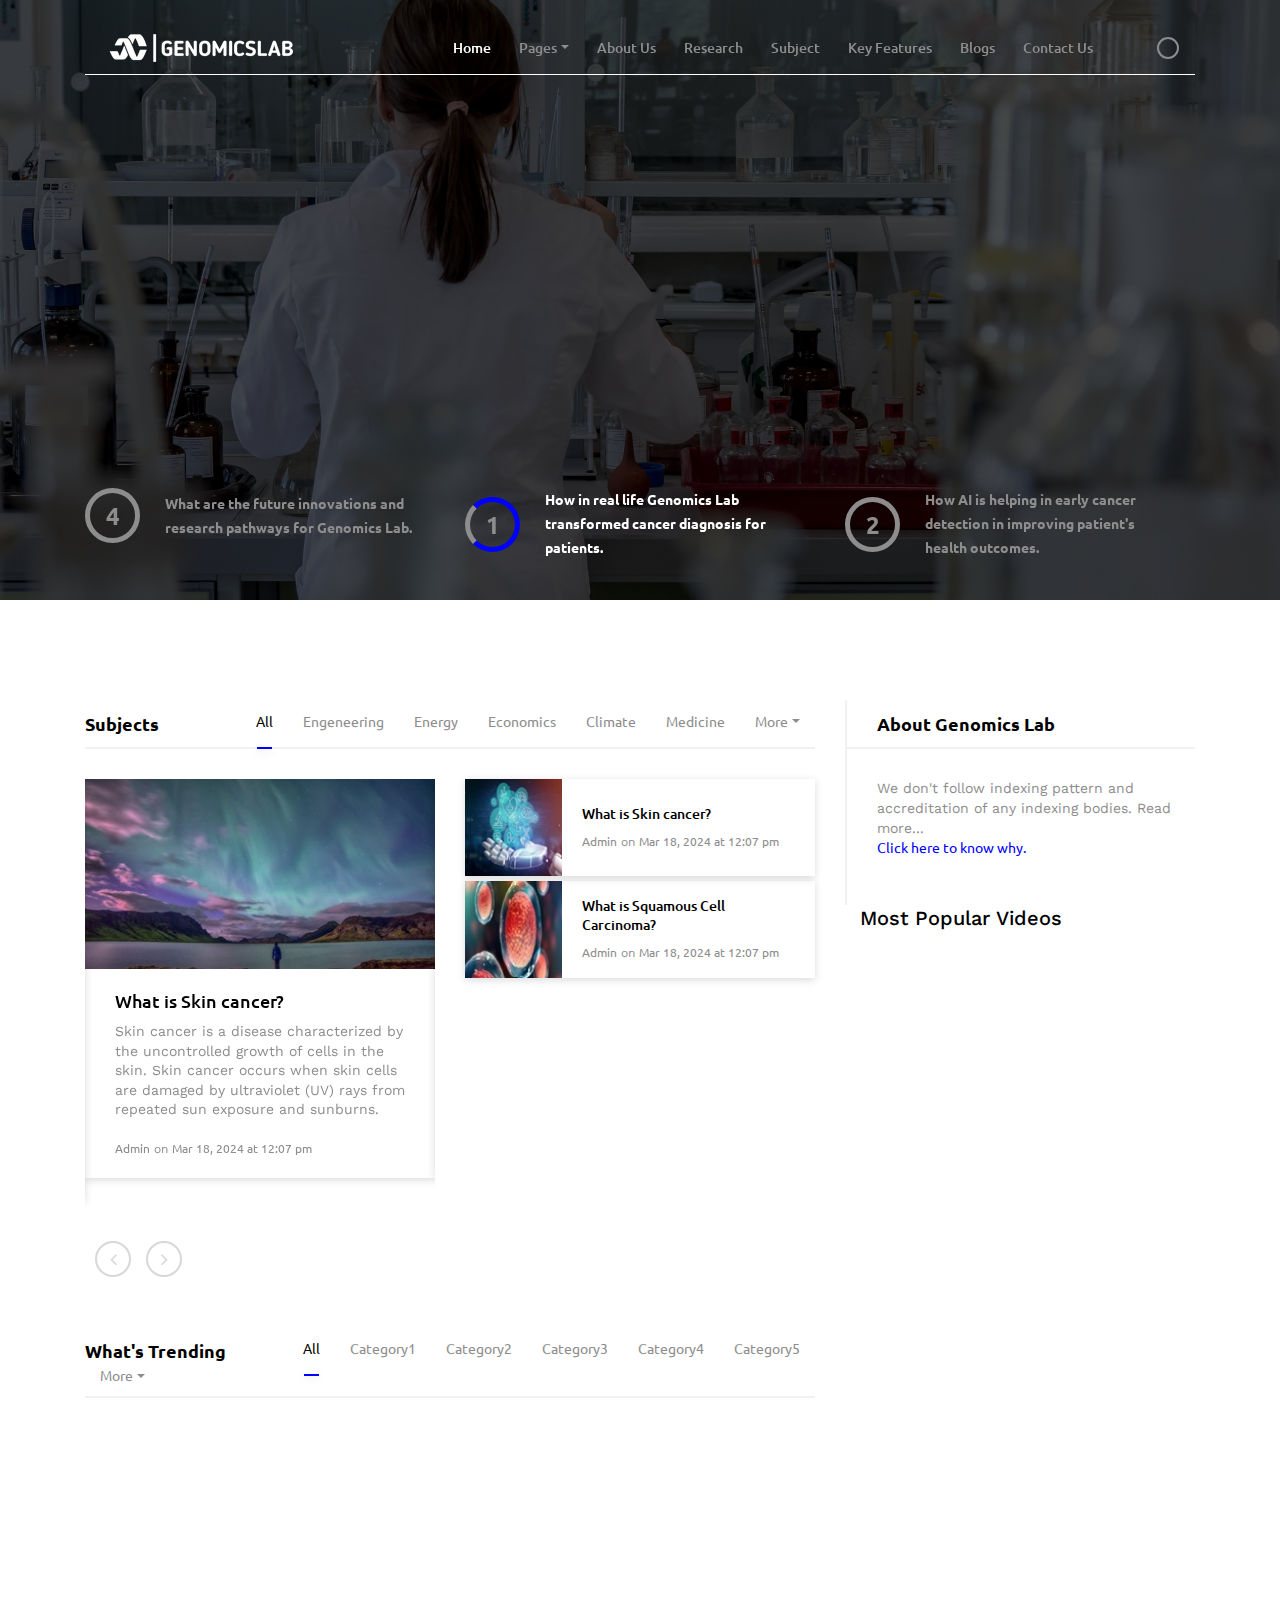
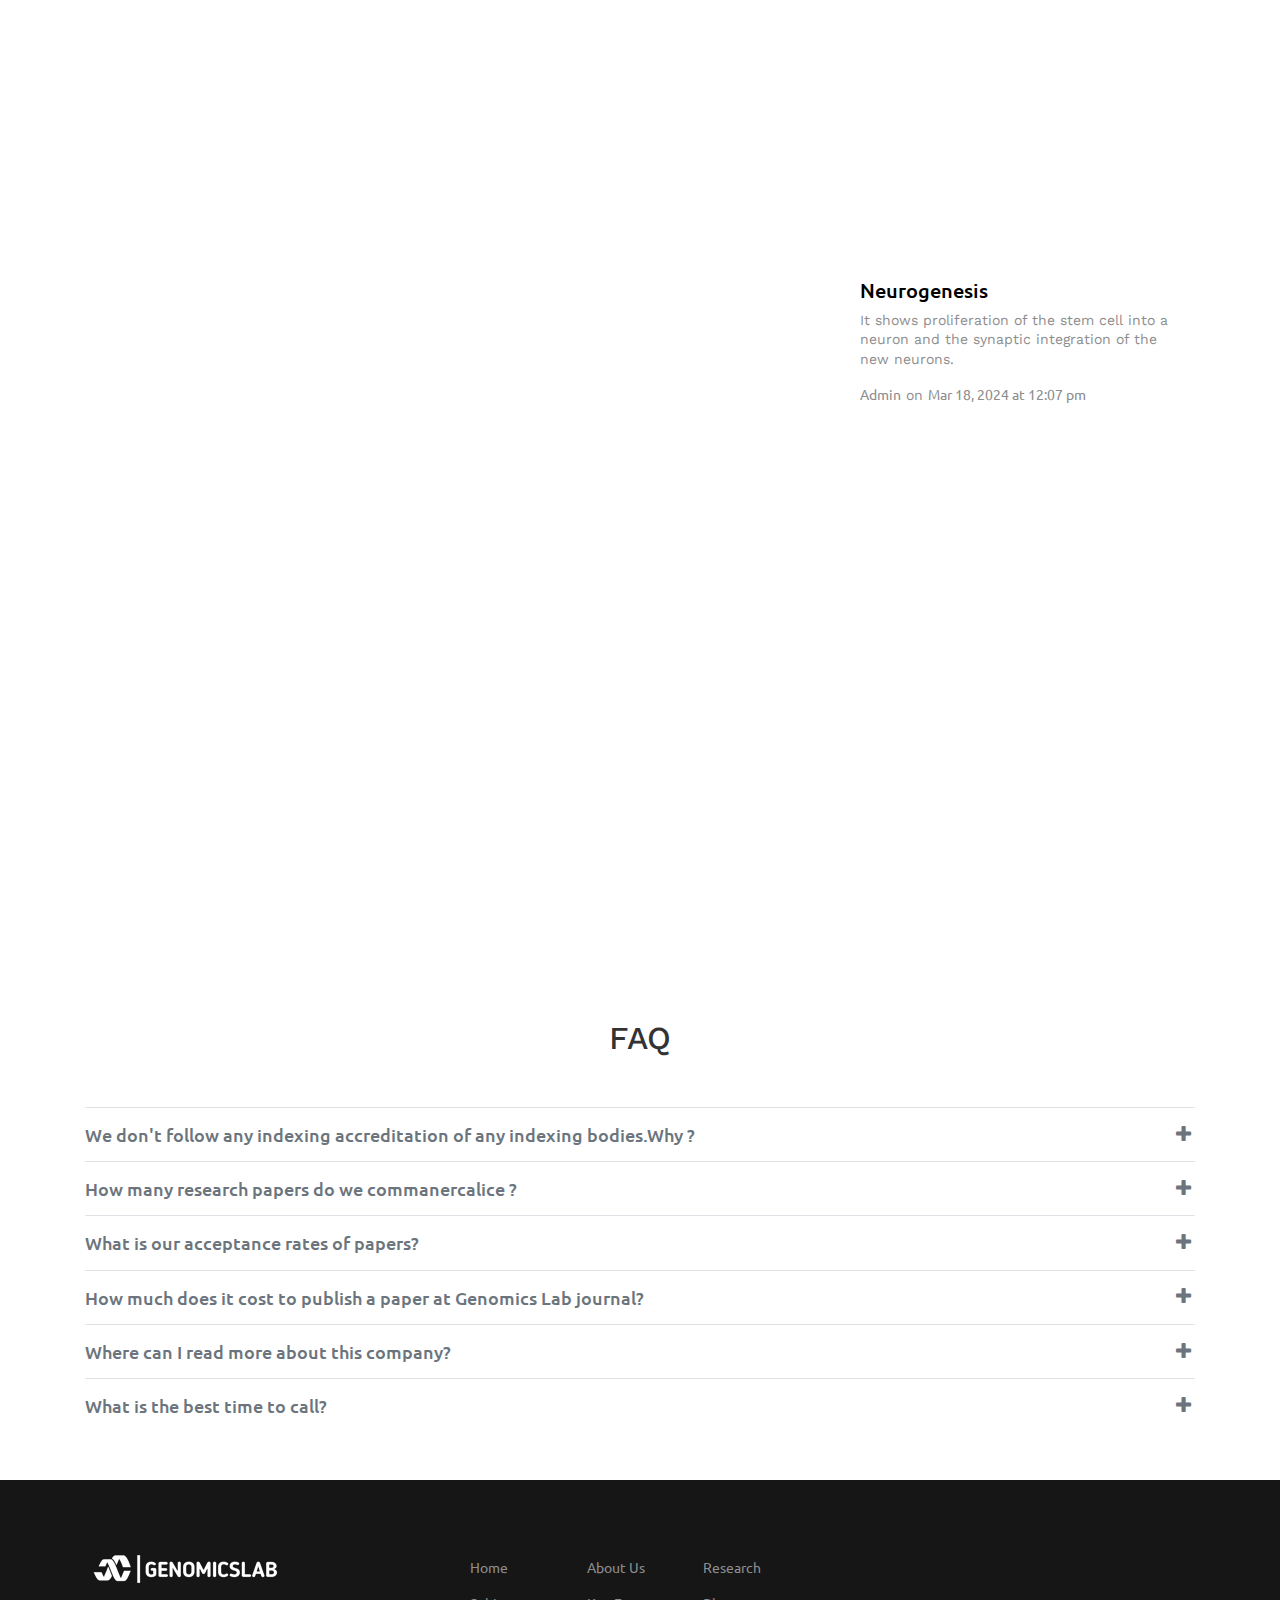
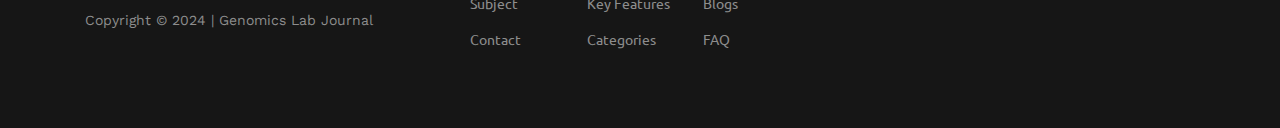
==== index.html @ a2df353f "Merge branch 'master' of https://github.com/chandanmahato624/geno-lab" ====
<!DOCTYPE html>
<html lang="en">

<head>
    <meta charset="UTF-8">
    <meta name="description" content="">
    <meta http-equiv="X-UA-Compatible" content="IE=edge">
    <meta name="viewport" content="width=device-width, initial-scale=1, shrink-to-fit=no">
    <!-- Bootstrap CSS -->

    <link rel="stylesheet" href="https://stackpath.bootstrapcdn.com/bootstrap/4.4.1/css/bootstrap.min.css"
        integrity="sha384-Vkoo8x4CGsO3+Hhxv8T/Q5PaXtkKtu6ug5TOeNV6gBiFeWPGFN9MuhOf23Q9Ifjh" crossorigin="anonymous">

    <!-- FontAwesome CSS -->

    <link rel="stylesheet" href="https://stackpath.bootstrapcdn.com/font-awesome/4.7.0/css/font-awesome.css">

    <!--- Title  --->
    <title>Genomics Lab | Home</title>

    <!-- Favicon  -->
    <link rel="icon" href="img/core-img/favicon1.jpg">

    <!-- Style CSS -->
    <link rel="stylesheet" href="style.css">

</head>

<body>
    <!-- Preloader Start -->
    <div id="preloader">
        <div class="preload-content">
            <div id="world-load"></div>
        </div>
    </div>
    <!-- Preloader End -->

    <!-- ***** Header Area Start ***** -->
    <header class="header-area">
        <div class="container">
            <div class="row">
                <div class="col-12">
                    <nav class="navbar navbar-expand-lg">
                        <!-- Logo -->
                        <a class="navbar-brand" href="index.html"><img src="img/core-img/logo2.png" alt="Logo"></a>
                        <!-- Navbar Toggler -->
                        <button class="navbar-toggler" type="button" data-toggle="collapse" data-target="#worldNav"
                            aria-controls="worldNav" aria-expanded="false" aria-label="Toggle navigation"><span
                                class="navbar-toggler-icon"></span></button>
                        <!-- Navbar -->
                        <div class="collapse navbar-collapse" id="worldNav">
                            <ul class="navbar-nav ml-auto">
                                <li class="nav-item active">
                                    <a class="nav-link" href="./index.html">Home <span
                                            class="sr-only">(current)</span></a>
                                </li>
                                <li class="nav-item dropdown">
                                    <a class="nav-link dropdown-toggle" href="#" id="navbarDropdown" role="button"
                                        data-toggle="dropdown" aria-haspopup="true" aria-expanded="false">Pages</a>
                                    <div class="dropdown-menu" aria-labelledby="navbarDropdown">
                                        <a class="dropdown-item" href="#">Home</a>
                                        <a class="dropdown-item" href="./about.html">About&nbsp;Us</a>
                                        <a class="dropdown-item" href="#">Research</a>
                                        <a class="dropdown-item" href="#">Subject</a>
                                        <a class="dropdown-item" href="#">Key Features</a>
                                        <a class="dropdown-item" href="#">Blogs</a>
                                        <a class="dropdown-item" href="#">Contact&nbsp;Us</a>
                                    </div>
                                </li>
                                <li class="nav-item">
                                    <a class="nav-link" href="./about.html">About&nbsp;Us</a>
                                </li>
                                <li class="nav-item">
                                    <a class="nav-link" href="#">Research</a>
                                </li>
                                <li class="nav-item">
                                    <a class="nav-link" href="#">Subject</a>
                                </li>
                                <li class="nav-item">
                                    <a class="nav-link" href="#">Key&nbsp;Features</a>
                                </li>
                                <li class="nav-item">
                                    <a class="nav-link" href="#">Blogs</a>
                                </li>
                                <li class="nav-item">
                                    <a class="nav-link" href="#">Contact&nbsp;Us</a>
                                </li>
                            </ul>
                            <!-- Search Form  -->
                            <div id="search-wrapper">
                                <form action="#">
                                    <input type="text" id="search" placeholder="Search something...">
                                    <div id="close-icon"></div>
                                    <input class="d-none" type="submit" value="">
                                </form>
                            </div>
                        </div>
                    </nav>
                </div>
            </div>
        </div>
    </header>
    <!-- ***** Header Area End ***** -->

    <!-- ********** Hero Area Start ********** -->
    <div class="hero-area">

        <!-- Hero Slides Area -->
        <div class="hero-slides owl-carousel">
            <!-- Single Slide -->
            <div class="single-hero-slide bg-img background-overlay"
                style="background-image: url(img/blog-img/bg2.jpg);"></div>
            <!-- Single Slide -->
            <div class="single-hero-slide bg-img background-overlay"
                style="background-image: url(img/blog-img/bg1.jpg);"></div>
        </div>

        <!-- Hero Post Slide -->
        <div class="hero-post-area">
            <div class="container">
                <div class="row">
                    <div class="col-12">
                        <div class="hero-post-slide">
                            <!-- Single Slide -->
                            <div class="single-slide d-flex align-items-center">
                                <div class="post-number">
                                    <p>1</p>
                                </div>
                                <div class="post-title">
                                    <a href="./blogs/blog8.html">How in real life Genomics Lab transformed cancer
                                        diagnosis for patients.</a>
                                </div>
                            </div>
                            <!-- Single Slide -->
                            <div class="single-slide d-flex align-items-center">
                                <div class="post-number">
                                    <p>2</p>
                                </div>
                                <div class="post-title">
                                    <a href="./blogs/blog9.html">How AI is helping in early cancer detection in improving
                                        patient's health outcomes.</a>
                                </div>
                            </div>
                            <!-- Single Slide -->
                            <div class="single-slide d-flex align-items-center">
                                <div class="post-number">
                                    <p>3</p>
                                </div>
                                <div class="post-title">
                                    <a href="blogs/blog10.html">Explain the role of genomics Lab in cancer detection</a>
                                </div>
                            </div>
                            <!-- Single Slide -->
                            <div class="single-slide d-flex align-items-center">
                                <div class="post-number">
                                    <p>4</p>
                                </div>
                                <div class="post-title">
                                    <a href="blogs/blog11.html">What are the future innovations and research pathways
                                        for Genomics Lab.</a>
                                </div>
                            </div>
                        </div>
                    </div>
                </div>
            </div>
        </div>
    </div>
    <!-- ********** Hero Area End ********** -->

    <div class="main-content-wrapper section-padding-100">
        <div class="container">
            <div class="row justify-content-center">
                <!-- ============= Post Content Area Start ============= -->
                <div class="col-12 col-lg-8">
                    <div class="post-content-area mb-50">
                        <!-- Catagory Area -->
                        <div class="world-catagory-area">
                            <ul class="nav nav-tabs" id="myTab" role="tablist">
                                <li class="title">Subjects</li>

                                <li class="nav-item">
                                    <a class="nav-link active" id="tab1" data-toggle="tab" href="#world-tab-1"
                                        role="tab" aria-controls="world-tab-1" aria-selected="true">All</a>
                                </li>

                                <li class="nav-item">
                                    <a class="nav-link" id="tab2" data-toggle="tab" href="#world-tab-2" role="tab"
                                        aria-controls="world-tab-2" aria-selected="false">Engeneering</a>
                                </li>

                                <li class="nav-item">
                                    <a class="nav-link" id="tab3" data-toggle="tab" href="#world-tab-3" role="tab"
                                        aria-controls="world-tab-3" aria-selected="false">Energy</a>
                                </li>

                                <li class="nav-item">
                                    <a class="nav-link" id="tab4" data-toggle="tab" href="#world-tab-4" role="tab"
                                        aria-controls="world-tab-4" aria-selected="false">Economics</a>
                                </li>

                                <li class="nav-item">
                                    <a class="nav-link" id="tab5" data-toggle="tab" href="#world-tab-5" role="tab"
                                        aria-controls="world-tab-5" aria-selected="false">Climate</a>
                                </li>

                                <li class="nav-item">
                                    <a class="nav-link" id="tab6" data-toggle="tab" href="#world-tab-6" role="tab"
                                        aria-controls="world-tab-6" aria-selected="false">Medicine</a>
                                </li>

                                <li class="nav-item dropdown">
                                    <a class="nav-link dropdown-toggle" data-toggle="dropdown" href="#" role="button"
                                        aria-haspopup="true" aria-expanded="false">More</a>
                                    <div class="dropdown-menu">
                                        <a class="nav-link" id="tab7" data-toggle="tab" href="#world-tab-7" role="tab"
                                            aria-controls="world-tab-7" aria-selected="false">Behavioural Science</a>
                                        <a class="nav-link" id="tab8" data-toggle="tab" href="#world-tab-8" role="tab"
                                            aria-controls="world-tab-8" aria-selected="false">Biomedical Science</a>
                                        <a class="nav-link" id="tab9" data-toggle="tab" href="#world-tab-9" role="tab"
                                            aria-controls="world-tab-9" aria-selected="false">Computer Science</a>
                                        <a class="nav-link" id="tab7" data-toggle="tab" href="#world-tab-10" role="tab"
                                            aria-controls="world-tab-7" aria-selected="false">Earth Sciences</a>
                                        <a class="nav-link" id="tab8" data-toggle="tab" href="#world-tab-11" role="tab"
                                            aria-controls="world-tab-8" aria-selected="false">Statistics</a>
                                        <a class="nav-link" id="tab9" data-toggle="tab" href="#world-tab-12" role="tab"
                                            aria-controls="world-tab-9" aria-selected="false">Social Sciences</a>
                                        <a class="nav-link" id="tab7" data-toggle="tab" href="#world-tab-13" role="tab"
                                            aria-controls="world-tab-7" aria-selected="false">Physics</a>
                                        <a class="nav-link" id="tab8" data-toggle="tab" href="#world-tab-14" role="tab"
                                            aria-controls="world-tab-8" aria-selected="false">Public Health</a>
                                        <a class="nav-link" id="tab9" data-toggle="tab" href="#world-tab-15" role="tab"
                                            aria-controls="world-tab-9" aria-selected="false">Food Science</a>
                                    </div>
                                </li>
                            </ul>

                            <div class="tab-content" id="myTabContent">

                                <div class="tab-pane fade show active" id="world-tab-1" role="tabpanel"
                                    aria-labelledby="tab1">
                                    <div class="row">
                                        <div class="col-12 col-md-6">
                                            <div class="world-catagory-slider owl-carousel wow fadeInUpBig"
                                                data-wow-delay="0.1s">

                                                <!-- Single Blog Post -->
                                                <div class="single-blog-post">
                                                    <!-- Post Thumbnail -->
                                                    <div class="post-thumbnail">
                                                        <img src="img/blog-img/b1.jpg" alt="">
                                                        <!-- Catagory -->
                                                        <!-- <div class="post-cta"><a href="#">travel</a></div> -->
                                                    </div>
                                                    <!-- Post Content -->
                                                    <div class="post-content">
                                                        <a href="./blogs/blog5.html" class="headline">
                                                            <h5>What is Skin cancer?</h5>
                                                        </a>
                                                        <p>Skin cancer is a disease characterized by the uncontrolled
                                                            growth of cells in the skin. Skin cancer occurs when skin
                                                            cells are damaged by ultraviolet (UV) rays from repeated sun
                                                            exposure and sunburns.</p>
                                                        <!-- Post Meta -->
                                                        <div class="post-meta">
                                                            <p><a href="#" class="post-author">Admin</a> on <a
                                                                    href="#" class="post-date">Mar 18, 2024 at 12:07
                                                                    pm</a></p>
                                                        </div>
                                                    </div>
                                                </div>

                                                <!-- Single Blog Post -->
                                                <div class="single-blog-post">
                                                    <!-- Post Thumbnail -->
                                                    <div class="post-thumbnail">
                                                        <img src="img/blog-img/b2.jpg" alt="">
                                                        <!-- Catagory -->
                                                        <!-- <div class="post-cta"><a href="#">travel</a></div> -->
                                                    </div>
                                                    <!-- Post Content -->
                                                    <div class="post-content">
                                                        <a href="./blogs/blog6.html" class="headline">
                                                            <h5>What is MELANOMA?</h5>
                                                        </a>
                                                        <p>Melanoma is usually visible as a single dark skin spot, often
                                                            larger than 6 millimeters (mm) in diameter (about the size
                                                            of a pencil eraser) but sometimes smaller.</p>
                                                        <!-- Post Meta -->
                                                        <div class="post-meta">
                                                            <p><a href="#" class="post-author">Admin</a> on <a
                                                                    href="#" class="post-date">Mar 18, 2024 at 12:07
                                                                    pm</a></p>
                                                        </div>
                                                    </div>
                                                </div>

                                                <!-- Single Blog Post -->
                                                <div class="single-blog-post">
                                                    <!-- Post Thumbnail -->
                                                    <div class="post-thumbnail">
                                                        <img src="img/blog-img/b3.jpg" alt="">
                                                        <!-- Catagory -->
                                                        <!-- <div class="post-cta"><a href="#">travel</a></div> -->
                                                    </div>
                                                    <!-- Post Content -->
                                                    <div class="post-content">
                                                        <a href="./blogs/blog7.html" class="headline">
                                                            <h5>What is Squamous Cell Carcinoma?</h5>
                                                        </a>
                                                        <p>This type often manifests as a red, scaly patch or a firm,
                                                            raised nodule. While SCC is less common than BCC, it has the
                                                            potential to spread to other parts of the body if not
                                                            treated promptly.</p>
                                                        <!-- Post Meta -->
                                                        <div class="post-meta">
                                                            <p><a href="#" class="post-author">Admin</a> on <a
                                                                    href="#" class="post-date">Mar 18, 2024 at 12:07
                                                                    pm</a></p>
                                                        </div>
                                                    </div>
                                                </div>
                                            </div>
                                        </div>

                                        <div class="col-12 col-md-6">
                                            <!-- Single Blog Post -->
                                            <div class="single-blog-post post-style-2 d-flex align-items-center wow fadeInUpBig"
                                                data-wow-delay="0.2s">
                                                <!-- Post Thumbnail -->
                                                <div class="post-thumbnail">
                                                    <img src="img/blog-img/b10.jpg" alt="">
                                                </div>
                                                <!-- Post Content -->
                                                <div class="post-content">
                                                    <a href="./blogs/blog1.html" class="headline">
                                                        <h5>What is Skin cancer?
                                                        </h5>
                                                    </a>
                                                    <!-- Post Meta -->
                                                    <div class="post-meta">
                                                        <p><a href="#" class="post-author">Admin</a> on <a href="#"
                                                                class="post-date">Mar 18, 2024 at 12:07
                                                                pm</a></p>
                                                    </div>
                                                </div>
                                            </div>

                                            <!-- Single Blog Post -->
                                            <div class="single-blog-post post-style-2 d-flex align-items-center wow fadeInUpBig"
                                                data-wow-delay="0.3s">
                                                <!-- Post Thumbnail -->
                                                <div class="post-thumbnail">
                                                    <img src="img/blog-img/b11.jpg" alt="">
                                                </div>
                                                <!-- Post Content -->
                                                <div class="post-content">
                                                    <a href="./blogs/blog1.html" class="headline">
                                                        <h5>What is Squamous Cell Carcinoma?
                                                        </h5>
                                                    </a>
                                                    <!-- Post Meta -->
                                                    <div class="post-meta">
                                                        <p><a href="#" class="post-author">Admin</a> on <a href="#"
                                                                class="post-date">Mar 18, 2024 at 12:07
                                                                pm</a></p>
                                                    </div>
                                                </div>
                                            </div>

                                            <!-- Single Blog Post -->
                                            <div class="single-blog-post post-style-2 d-flex align-items-center wow fadeInUpBig"
                                                data-wow-delay="0.4s">
                                                <!-- Post Thumbnail -->
                                                <div class="post-thumbnail">
                                                    <img src="img/blog-img/b12.jpg" alt="">
                                                </div>
                                                <!-- Post Content -->
                                                <div class="post-content">
                                                    <a href="./blogs/blog3.html" class="headline">
                                                        <h5>How to prevent Skin Cancer ?
                                                        </h5>
                                                    </a>
                                                    <!-- Post Meta -->
                                                    <div class="post-meta">
                                                        <p><a href="#" class="post-author">Admin</a> on <a href="#"
                                                                class="post-date">Mar 18, 2024 at 12:07
                                                                pm</a></p>
                                                    </div>
                                                </div>
                                            </div>

                                            <!-- Single Blog Post -->
                                            <div class="single-blog-post post-style-2 d-flex align-items-center wow fadeInUpBig"
                                                data-wow-delay="0.5s">
                                                <!-- Post Thumbnail -->
                                                <div class="post-thumbnail">
                                                    <img src="img/blog-img/b13.jpeg" alt="">
                                                </div>
                                                <!-- Post Content -->
                                                <div class="post-content">
                                                    <a href="./blogs/blog4.html" class="headline">
                                                        <h5>What is Merkel Cell Carcinoma ?
                                                        </h5>
                                                    </a>
                                                    <!-- Post Meta -->
                                                    <div class="post-meta">
                                                        <p><a href="#" class="post-author">Admin</a> on <a href="#"
                                                                class="post-date">Mar 18, 2024 at 12:07
                                                                pm</a></p>
                                                    </div>
                                                </div>
                                            </div>
                                        </div>
                                    </div>
                                </div>

                                <div class="tab-pane fade" id="world-tab-2" role="tabpanel" aria-labelledby="tab2">
                                    <div class="row">
                                        <div class="col-12 col-md-6">
                                            <!-- Single Blog Post -->
                                            <div class="single-blog-post">
                                                <!-- Post Thumbnail -->
                                                <div class="post-thumbnail">
                                                    <img src="img/blog-img/b1.jpg" alt="">
                                                    <!-- Catagory -->
                                                    <!-- <div class="post-cta"><a href="#">travel</a></div> -->
                                                </div>
                                                <!-- Post Content -->
                                                <div class="post-content">
                                                    <a href="#" class="headline">
                                                        <h5>What is Merkel Cell Carcinoma ?</h5>
                                                    </a>
                                                    <p>How Did van Gogh’s Turbulent Mind Depict One of the Most Complex
                                                        Concepts in...</p>
                                                    <!-- Post Meta -->
                                                    <div class="post-meta">
                                                        <p><a href="#" class="post-author">Admin</a> on <a href="#"
                                                                class="post-date">Mar 18, 2024 at 12:07
                                                                pm</a></p>
                                                    </div>
                                                </div>
                                            </div>
                                        </div>

                                        <div class="col-12 col-md-6">
                                            <!-- Single Blog Post -->
                                            <div class="single-blog-post post-style-2 d-flex align-items-center">
                                                <!-- Post Thumbnail -->
                                                <div class="post-thumbnail">
                                                    <img src="img/blog-img/b10.jpg" alt="">
                                                </div>
                                                <!-- Post Content -->
                                                <div class="post-content">
                                                    <a href="#" class="headline">
                                                        <h5>How to prevent Skin Cancer ?
                                                        </h5>
                                                    </a>
                                                    <!-- Post Meta -->
                                                    <div class="post-meta">
                                                        <p><a href="#" class="post-author">Admin</a> on <a href="#"
                                                                class="post-date">Mar 18, 2024 at 12:07
                                                                pm</a></p>
                                                    </div>
                                                </div>
                                            </div>

                                            <!-- Single Blog Post -->
                                            <div class="single-blog-post post-style-2 d-flex align-items-center">
                                                <!-- Post Thumbnail -->
                                                <div class="post-thumbnail">
                                                    <img src="img/blog-img/b11.jpg" alt="">
                                                </div>
                                                <!-- Post Content -->
                                                <div class="post-content">
                                                    <a href="#" class="headline">
                                                        <h5>How to prevent Cancer ?
                                                        </h5>
                                                    </a>
                                                    <!-- Post Meta -->
                                                    <div class="post-meta">
                                                        <p><a href="#" class="post-author">Admin</a> on <a href="#"
                                                                class="post-date">Mar 18, 2024 at 12:07
                                                                pm</a></p>
                                                    </div>
                                                </div>
                                            </div>

                                            <!-- Single Blog Post -->
                                            <div class="single-blog-post post-style-2 d-flex align-items-center">
                                                <!-- Post Thumbnail -->
                                                <div class="post-thumbnail">
                                                    <img src="img/blog-img/b12.jpg" alt="">
                                                </div>
                                                <!-- Post Content -->
                                                <div class="post-content">
                                                    <a href="#" class="headline">
                                                        <h5>What is Cancer ?
                                                        </h5>
                                                    </a>
                                                    <!-- Post Meta -->
                                                    <div class="post-meta">
                                                        <p><a href="#" class="post-author">Admin</a> on <a href="#"
                                                                class="post-date">Mar 18, 2024 at 12:07
                                                                pm</a></p>
                                                    </div>
                                                </div>
                                            </div>

                                            <!-- Single Blog Post -->
                                            <div class="single-blog-post post-style-2 d-flex align-items-center">
                                                <!-- Post Thumbnail -->
                                                <div class="post-thumbnail">
                                                    <img src="img/blog-img/b13.jpeg" alt="">
                                                </div>
                                                <!-- Post Content -->
                                                <div class="post-content">
                                                    <a href="#" class="headline">
                                                        <h5>How Did van Gogh’s Turbulent Mind Depict One of the Most
                                                        </h5>
                                                    </a>
                                                    <!-- Post Meta -->
                                                    <div class="post-meta">
                                                        <p><a href="#" class="post-author">Admin</a> on <a href="#"
                                                                class="post-date">Mar 18, 2024 at 12:07
                                                                pm</a></p>
                                                    </div>
                                                </div>
                                            </div>
                                        </div>
                                    </div>
                                </div>

                                <div class="tab-pane fade" id="world-tab-3" role="tabpanel" aria-labelledby="tab3">
                                    <div class="row">
                                        <div class="col-12 col-md-6">
                                            <!-- Single Blog Post -->
                                            <div class="single-blog-post">
                                                <!-- Post Thumbnail -->
                                                <div class="post-thumbnail">
                                                    <img src="img/blog-img/b1.jpg" alt="">
                                                    <!-- Catagory -->
                                                    <!-- <div class="post-cta"><a href="#">travel</a></div> -->
                                                </div>
                                                <!-- Post Content -->
                                                <div class="post-content">
                                                    <a href="#" class="headline">
                                                        <h5>How Did van Gogh’s Turbulent Mind Depict One of the Most
                                                            Complex Concepts in Physics?</h5>
                                                    </a>
                                                    <p>How Did van Gogh’s Turbulent Mind Depict One of the Most Complex
                                                        Concepts in...</p>
                                                    <!-- Post Meta -->
                                                    <div class="post-meta">
                                                        <p><a href="#" class="post-author">Admin</a> on <a href="#"
                                                                class="post-date">Mar 18, 2024 at 12:07
                                                                pm</a></p>
                                                    </div>
                                                </div>
                                            </div>
                                        </div>

                                        <div class="col-12 col-md-6">
                                            <!-- Single Blog Post -->
                                            <div class="single-blog-post post-style-2 d-flex align-items-center">
                                                <!-- Post Thumbnail -->
                                                <div class="post-thumbnail">
                                                    <img src="img/blog-img/b10.jpg" alt="">
                                                </div>
                                                <!-- Post Content -->
                                                <div class="post-content">
                                                    <a href="#" class="headline">
                                                        <h5>How Did van Gogh’s Turbulent Mind Depict One of the Most
                                                        </h5>
                                                    </a>
                                                    <!-- Post Meta -->
                                                    <div class="post-meta">
                                                        <p><a href="#" class="post-author">Admin</a> on <a href="#"
                                                                class="post-date">Mar 18, 2024 at 12:07
                                                                pm</a></p>
                                                    </div>
                                                </div>
                                            </div>

                                            <!-- Single Blog Post -->
                                            <div class="single-blog-post post-style-2 d-flex align-items-center">
                                                <!-- Post Thumbnail -->
                                                <div class="post-thumbnail">
                                                    <img src="img/blog-img/b11.jpg" alt="">
                                                </div>
                                                <!-- Post Content -->
                                                <div class="post-content">
                                                    <a href="#" class="headline">
                                                        <h5>How Did van Gogh’s Turbulent Mind Depict One of the Most
                                                        </h5>
                                                    </a>
                                                    <!-- Post Meta -->
                                                    <div class="post-meta">
                                                        <p><a href="#" class="post-author">Admin</a> on <a href="#"
                                                                class="post-date">Mar 18, 2024 at 12:07
                                                                pm</a></p>
                                                    </div>
                                                </div>
                                            </div>

                                            <!-- Single Blog Post -->
                                            <div class="single-blog-post post-style-2 d-flex align-items-center">
                                                <!-- Post Thumbnail -->
                                                <div class="post-thumbnail">
                                                    <img src="img/blog-img/b12.jpg" alt="">
                                                </div>
                                                <!-- Post Content -->
                                                <div class="post-content">
                                                    <a href="#" class="headline">
                                                        <h5>How Did van Gogh’s Turbulent Mind Depict One of the Most
                                                        </h5>
                                                    </a>
                                                    <!-- Post Meta -->
                                                    <div class="post-meta">
                                                        <p><a href="#" class="post-author">Admin</a> on <a href="#"
                                                                class="post-date">Mar 18, 2024 at 12:07
                                                                pm</a></p>
                                                    </div>
                                                </div>
                                            </div>

                                            <!-- Single Blog Post -->
                                            <div class="single-blog-post post-style-2 d-flex align-items-center">
                                                <!-- Post Thumbnail -->
                                                <div class="post-thumbnail">
                                                    <img src="img/blog-img/b13.jpeg" alt="">
                                                </div>
                                                <!-- Post Content -->
                                                <div class="post-content">
                                                    <a href="#" class="headline">
                                                        <h5>How Did van Gogh’s Turbulent Mind Depict One of the Most
                                                        </h5>
                                                    </a>
                                                    <!-- Post Meta -->
                                                    <div class="post-meta">
                                                        <p><a href="#" class="post-author">Admin</a> on <a href="#"
                                                                class="post-date">Mar 18, 2024 at 12:07
                                                                pm</a></p>
                                                    </div>
                                                </div>
                                            </div>
                                        </div>
                                    </div>
                                </div>

                                <div class="tab-pane fade" id="world-tab-4" role="tabpanel" aria-labelledby="tab4">
                                    <div class="row">
                                        <div class="col-12 col-md-6">
                                            <!-- Single Blog Post -->
                                            <div class="single-blog-post">
                                                <!-- Post Thumbnail -->
                                                <div class="post-thumbnail">
                                                    <img src="img/blog-img/b1.jpg" alt="">
                                                    <!-- Catagory -->
                                                    <!-- <div class="post-cta"><a href="#">travel</a></div> -->
                                                </div>
                                                <!-- Post Content -->
                                                <div class="post-content">
                                                    <a href="#" class="headline">
                                                        <h5>How Did van Gogh’s Turbulent Mind Depict One of the Most
                                                            Complex Concepts in Physics?</h5>
                                                    </a>
                                                    <p>How Did van Gogh’s Turbulent Mind Depict One of the Most Complex
                                                        Concepts in...</p>
                                                    <!-- Post Meta -->
                                                    <div class="post-meta">
                                                        <p><a href="#" class="post-author">Admin</a> on <a href="#"
                                                                class="post-date">Mar 18, 2024 at 12:07
                                                                pm</a></p>
                                                    </div>
                                                </div>
                                            </div>
                                        </div>

                                        <div class="col-12 col-md-6">
                                            <!-- Single Blog Post -->
                                            <div class="single-blog-post post-style-2 d-flex align-items-center">
                                                <!-- Post Thumbnail -->
                                                <div class="post-thumbnail">
                                                    <img src="img/blog-img/b10.jpg" alt="">
                                                </div>
                                                <!-- Post Content -->
                                                <div class="post-content">
                                                    <a href="#" class="headline">
                                                        <h5>How Did van Gogh’s Turbulent Mind Depict One of the Most
                                                        </h5>
                                                    </a>
                                                    <!-- Post Meta -->
                                                    <div class="post-meta">
                                                        <p><a href="#" class="post-author">Admin</a> on <a href="#"
                                                                class="post-date">Mar 18, 2024 at 12:07
                                                                pm</a></p>
                                                    </div>
                                                </div>
                                            </div>

                                            <!-- Single Blog Post -->
                                            <div class="single-blog-post post-style-2 d-flex align-items-center">
                                                <!-- Post Thumbnail -->
                                                <div class="post-thumbnail">
                                                    <img src="img/blog-img/b11.jpg" alt="">
                                                </div>
                                                <!-- Post Content -->
                                                <div class="post-content">
                                                    <a href="#" class="headline">
                                                        <h5>How Did van Gogh’s Turbulent Mind Depict One of the Most
                                                        </h5>
                                                    </a>
                                                    <!-- Post Meta -->
                                                    <div class="post-meta">
                                                        <p><a href="#" class="post-author">Admin</a> on <a href="#"
                                                                class="post-date">Mar 18, 2024 at 12:07
                                                                pm</a></p>
                                                    </div>
                                                </div>
                                            </div>

                                            <!-- Single Blog Post -->
                                            <div class="single-blog-post post-style-2 d-flex align-items-center">
                                                <!-- Post Thumbnail -->
                                                <div class="post-thumbnail">
                                                    <img src="img/blog-img/b12.jpg" alt="">
                                                </div>
                                                <!-- Post Content -->
                                                <div class="post-content">
                                                    <a href="#" class="headline">
                                                        <h5>How Did van Gogh’s Turbulent Mind Depict One of the Most
                                                        </h5>
                                                    </a>
                                                    <!-- Post Meta -->
                                                    <div class="post-meta">
                                                        <p><a href="#" class="post-author">Admin</a> on <a href="#"
                                                                class="post-date">Mar 18, 2024 at 12:07
                                                                pm</a></p>
                                                    </div>
                                                </div>
                                            </div>

                                            <!-- Single Blog Post -->
                                            <div class="single-blog-post post-style-2 d-flex align-items-center">
                                                <!-- Post Thumbnail -->
                                                <div class="post-thumbnail">
                                                    <img src="img/blog-img/b13.jpeg" alt="">
                                                </div>
                                                <!-- Post Content -->
                                                <div class="post-content">
                                                    <a href="#" class="headline">
                                                        <h5>How Did van Gogh’s Turbulent Mind Depict One of the Most
                                                        </h5>
                                                    </a>
                                                    <!-- Post Meta -->
                                                    <div class="post-meta">
                                                        <p><a href="#" class="post-author">Admin</a> on <a href="#"
                                                                class="post-date">Mar 18, 2024 at 12:07
                                                                pm</a></p>
                                                    </div>
                                                </div>
                                            </div>
                                        </div>
                                    </div>
                                </div>

                                <div class="tab-pane fade" id="world-tab-5" role="tabpanel" aria-labelledby="tab5">
                                    <div class="row">
                                        <div class="col-12 col-md-6">
                                            <!-- Single Blog Post -->
                                            <div class="single-blog-post">
                                                <!-- Post Thumbnail -->
                                                <div class="post-thumbnail">
                                                    <img src="img/blog-img/b1.jpg" alt="">
                                                    <!-- Catagory -->
                                                    <!-- <div class="post-cta"><a href="#">travel</a></div> -->
                                                </div>
                                                <!-- Post Content -->
                                                <div class="post-content">
                                                    <a href="#" class="headline">
                                                        <h5>How Did van Gogh’s Turbulent Mind Depict One of the Most
                                                            Complex Concepts in Physics?</h5>
                                                    </a>
                                                    <p>How Did van Gogh’s Turbulent Mind Depict One of the Most Complex
                                                        Concepts in...</p>
                                                    <!-- Post Meta -->
                                                    <div class="post-meta">
                                                        <p><a href="#" class="post-author">Admin</a> on <a href="#"
                                                                class="post-date">Mar 18, 2024 at 12:07
                                                                pm</a></p>
                                                    </div>
                                                </div>
                                            </div>
                                        </div>

                                        <div class="col-12 col-md-6">
                                            <!-- Single Blog Post -->
                                            <div class="single-blog-post post-style-2 d-flex align-items-center">
                                                <!-- Post Thumbnail -->
                                                <div class="post-thumbnail">
                                                    <img src="img/blog-img/b10.jpg" alt="">
                                                </div>
                                                <!-- Post Content -->
                                                <div class="post-content">
                                                    <a href="#" class="headline">
                                                        <h5>How Did van Gogh’s Turbulent Mind Depict One of the Most
                                                        </h5>
                                                    </a>
                                                    <!-- Post Meta -->
                                                    <div class="post-meta">
                                                        <p><a href="#" class="post-author">Admin</a> on <a href="#"
                                                                class="post-date">Mar 18, 2024 at 12:07
                                                                pm</a></p>
                                                    </div>
                                                </div>
                                            </div>

                                            <!-- Single Blog Post -->
                                            <div class="single-blog-post post-style-2 d-flex align-items-center">
                                                <!-- Post Thumbnail -->
                                                <div class="post-thumbnail">
                                                    <img src="img/blog-img/b11.jpg" alt="">
                                                </div>
                                                <!-- Post Content -->
                                                <div class="post-content">
                                                    <a href="#" class="headline">
                                                        <h5>How Did van Gogh’s Turbulent Mind Depict One of the Most
                                                        </h5>
                                                    </a>
                                                    <!-- Post Meta -->
                                                    <div class="post-meta">
                                                        <p><a href="#" class="post-author">Admin</a> on <a href="#"
                                                                class="post-date">Mar 18, 2024 at 12:07
                                                                pm</a></p>
                                                    </div>
                                                </div>
                                            </div>

                                            <!-- Single Blog Post -->
                                            <div class="single-blog-post post-style-2 d-flex align-items-center">
                                                <!-- Post Thumbnail -->
                                                <div class="post-thumbnail">
                                                    <img src="img/blog-img/b12.jpg" alt="">
                                                </div>
                                                <!-- Post Content -->
                                                <div class="post-content">
                                                    <a href="#" class="headline">
                                                        <h5>How Did van Gogh’s Turbulent Mind Depict One of the Most
                                                        </h5>
                                                    </a>
                                                    <!-- Post Meta -->
                                                    <div class="post-meta">
                                                        <p><a href="#" class="post-author">Admin</a> on <a href="#"
                                                                class="post-date">Mar 18, 2024 at 12:07
                                                                pm</a></p>
                                                    </div>
                                                </div>
                                            </div>

                                            <!-- Single Blog Post -->
                                            <div class="single-blog-post post-style-2 d-flex align-items-center">
                                                <!-- Post Thumbnail -->
                                                <div class="post-thumbnail">
                                                    <img src="img/blog-img/b13.jpeg" alt="">
                                                </div>
                                                <!-- Post Content -->
                                                <div class="post-content">
                                                    <a href="#" class="headline">
                                                        <h5>How Did van Gogh’s Turbulent Mind Depict One of the Most
                                                        </h5>
                                                    </a>
                                                    <!-- Post Meta -->
                                                    <div class="post-meta">
                                                        <p><a href="#" class="post-author">Admin</a> on <a href="#"
                                                                class="post-date">Mar 18, 2024 at 12:07
                                                                pm</a></p>
                                                    </div>
                                                </div>
                                            </div>
                                        </div>
                                    </div>
                                </div>

                                <div class="tab-pane fade" id="world-tab-6" role="tabpanel" aria-labelledby="tab6">
                                    <div class="row">
                                        <div class="col-12 col-md-6">
                                            <!-- Single Blog Post -->
                                            <div class="single-blog-post">
                                                <!-- Post Thumbnail -->
                                                <div class="post-thumbnail">
                                                    <img src="img/blog-img/b1.jpg" alt="">
                                                    <!-- Catagory -->
                                                    <!-- <div class="post-cta"><a href="#">travel</a></div> -->
                                                </div>
                                                <!-- Post Content -->
                                                <div class="post-content">
                                                    <a href="#" class="headline">
                                                        <h5>How Did van Gogh’s Turbulent Mind Depict One of the Most
                                                            Complex Concepts in Physics?</h5>
                                                    </a>
                                                    <p>How Did van Gogh’s Turbulent Mind Depict One of the Most Complex
                                                        Concepts in...</p>
                                                    <!-- Post Meta -->
                                                    <div class="post-meta">
                                                        <p><a href="#" class="post-author">Admin</a> on <a href="#"
                                                                class="post-date">Mar 18, 2024 at 12:07
                                                                pm</a></p>
                                                    </div>
                                                </div>
                                            </div>
                                        </div>

                                        <div class="col-12 col-md-6">
                                            <!-- Single Blog Post -->
                                            <div class="single-blog-post post-style-2 d-flex align-items-center">
                                                <!-- Post Thumbnail -->
                                                <div class="post-thumbnail">
                                                    <img src="img/blog-img/b10.jpg" alt="">
                                                </div>
                                                <!-- Post Content -->
                                                <div class="post-content">
                                                    <a href="#" class="headline">
                                                        <h5>How Did van Gogh’s Turbulent Mind Depict One of the Most
                                                        </h5>
                                                    </a>
                                                    <!-- Post Meta -->
                                                    <div class="post-meta">
                                                        <p><a href="#" class="post-author">Admin</a> on <a href="#"
                                                                class="post-date">Mar 18, 2024 at 12:07
                                                                pm</a></p>
                                                    </div>
                                                </div>
                                            </div>

                                            <!-- Single Blog Post -->
                                            <div class="single-blog-post post-style-2 d-flex align-items-center">
                                                <!-- Post Thumbnail -->
                                                <div class="post-thumbnail">
                                                    <img src="img/blog-img/b11.jpg" alt="">
                                                </div>
                                                <!-- Post Content -->
                                                <div class="post-content">
                                                    <a href="#" class="headline">
                                                        <h5>How Did van Gogh’s Turbulent Mind Depict One of the Most
                                                        </h5>
                                                    </a>
                                                    <!-- Post Meta -->
                                                    <div class="post-meta">
                                                        <p><a href="#" class="post-author">Admin</a> on <a href="#"
                                                                class="post-date">Mar 18, 2024 at 12:07
                                                                pm</a></p>
                                                    </div>
                                                </div>
                                            </div>

                                            <!-- Single Blog Post -->
                                            <div class="single-blog-post post-style-2 d-flex align-items-center">
                                                <!-- Post Thumbnail -->
                                                <div class="post-thumbnail">
                                                    <img src="img/blog-img/b12.jpg" alt="">
                                                </div>
                                                <!-- Post Content -->
                                                <div class="post-content">
                                                    <a href="#" class="headline">
                                                        <h5>How Did van Gogh’s Turbulent Mind Depict One of the Most
                                                        </h5>
                                                    </a>
                                                    <!-- Post Meta -->
                                                    <div class="post-meta">
                                                        <p><a href="#" class="post-author">Admin</a> on <a href="#"
                                                                class="post-date">Mar 18, 2024 at 12:07
                                                                pm</a></p>
                                                    </div>
                                                </div>
                                            </div>

                                            <!-- Single Blog Post -->
                                            <div class="single-blog-post post-style-2 d-flex align-items-center">
                                                <!-- Post Thumbnail -->
                                                <div class="post-thumbnail">
                                                    <img src="img/blog-img/b13.jpeg" alt="">
                                                </div>
                                                <!-- Post Content -->
                                                <div class="post-content">
                                                    <a href="#" class="headline">
                                                        <h5>How Did van Gogh’s Turbulent Mind Depict One of the Most
                                                        </h5>
                                                    </a>
                                                    <!-- Post Meta -->
                                                    <div class="post-meta">
                                                        <p><a href="#" class="post-author">Admin</a> on <a href="#"
                                                                class="post-date">Mar 18, 2024 at 12:07
                                                                pm</a></p>
                                                    </div>
                                                </div>
                                            </div>
                                        </div>
                                    </div>
                                </div>

                                <div class="tab-pane fade" id="world-tab-7" role="tabpanel" aria-labelledby="tab7">
                                    <div class="row">
                                        <div class="col-12 col-md-6">
                                            <!-- Single Blog Post -->
                                            <div class="single-blog-post">
                                                <!-- Post Thumbnail -->
                                                <div class="post-thumbnail">
                                                    <img src="img/blog-img/b1.jpg" alt="">
                                                    <!-- Catagory -->
                                                    <!-- <div class="post-cta"><a href="#">travel</a></div> -->
                                                </div>
                                                <!-- Post Content -->
                                                <div class="post-content">
                                                    <a href="#" class="headline">
                                                        <h5>How Did van Gogh’s Turbulent Mind Depict One of the Most
                                                            Complex Concepts in Physics?</h5>
                                                    </a>
                                                    <p>How Did van Gogh’s Turbulent Mind Depict One of the Most Complex
                                                        Concepts in...</p>
                                                    <!-- Post Meta -->
                                                    <div class="post-meta">
                                                        <p><a href="#" class="post-author">Admin</a> on <a href="#"
                                                                class="post-date">Mar 18, 2024 at 12:07
                                                                pm</a></p>
                                                    </div>
                                                </div>
                                            </div>
                                        </div>

                                        <div class="col-12 col-md-6">
                                            <!-- Single Blog Post -->
                                            <div class="single-blog-post post-style-2 d-flex align-items-center">
                                                <!-- Post Thumbnail -->
                                                <div class="post-thumbnail">
                                                    <img src="img/blog-img/b10.jpg" alt="">
                                                </div>
                                                <!-- Post Content -->
                                                <div class="post-content">
                                                    <a href="#" class="headline">
                                                        <h5>How Did van Gogh’s Turbulent Mind Depict One of the Most
                                                        </h5>
                                                    </a>
                                                    <!-- Post Meta -->
                                                    <div class="post-meta">
                                                        <p><a href="#" class="post-author">Admin</a> on <a href="#"
                                                                class="post-date">Mar 18, 2024 at 12:07
                                                                pm</a></p>
                                                    </div>
                                                </div>
                                            </div>

                                            <!-- Single Blog Post -->
                                            <div class="single-blog-post post-style-2 d-flex align-items-center">
                                                <!-- Post Thumbnail -->
                                                <div class="post-thumbnail">
                                                    <img src="img/blog-img/b11.jpg" alt="">
                                                </div>
                                                <!-- Post Content -->
                                                <div class="post-content">
                                                    <a href="#" class="headline">
                                                        <h5>How Did van Gogh’s Turbulent Mind Depict One of the Most
                                                        </h5>
                                                    </a>
                                                    <!-- Post Meta -->
                                                    <div class="post-meta">
                                                        <p><a href="#" class="post-author">Admin</a> on <a href="#"
                                                                class="post-date">Mar 18, 2024 at 12:07
                                                                pm</a></p>
                                                    </div>
                                                </div>
                                            </div>

                                            <!-- Single Blog Post -->
                                            <div class="single-blog-post post-style-2 d-flex align-items-center">
                                                <!-- Post Thumbnail -->
                                                <div class="post-thumbnail">
                                                    <img src="img/blog-img/b12.jpg" alt="">
                                                </div>
                                                <!-- Post Content -->
                                                <div class="post-content">
                                                    <a href="#" class="headline">
                                                        <h5>How Did van Gogh’s Turbulent Mind Depict One of the Most
                                                        </h5>
                                                    </a>
                                                    <!-- Post Meta -->
                                                    <div class="post-meta">
                                                        <p><a href="#" class="post-author">Admin</a> on <a href="#"
                                                                class="post-date">Mar 18, 2024 at 12:07
                                                                pm</a></p>
                                                    </div>
                                                </div>
                                            </div>

                                            <!-- Single Blog Post -->
                                            <div class="single-blog-post post-style-2 d-flex align-items-center">
                                                <!-- Post Thumbnail -->
                                                <div class="post-thumbnail">
                                                    <img src="img/blog-img/b13.jpeg" alt="">
                                                </div>
                                                <!-- Post Content -->
                                                <div class="post-content">
                                                    <a href="#" class="headline">
                                                        <h5>How Did van Gogh’s Turbulent Mind Depict One of the Most
                                                        </h5>
                                                    </a>
                                                    <!-- Post Meta -->
                                                    <div class="post-meta">
                                                        <p><a href="#" class="post-author">Admin</a> on <a href="#"
                                                                class="post-date">Mar 18, 2024 at 12:07
                                                                pm</a></p>
                                                    </div>
                                                </div>
                                            </div>
                                        </div>
                                    </div>
                                </div>

                                <div class="tab-pane fade" id="world-tab-8" role="tabpanel" aria-labelledby="tab8">
                                    <div class="row">
                                        <div class="col-12 col-md-6">
                                            <!-- Single Blog Post -->
                                            <div class="single-blog-post">
                                                <!-- Post Thumbnail -->
                                                <div class="post-thumbnail">
                                                    <img src="img/blog-img/b1.jpg" alt="">
                                                    <!-- Catagory -->
                                                    <!-- <div class="post-cta"><a href="#">travel</a></div> -->
                                                </div>
                                                <!-- Post Content -->
                                                <div class="post-content">
                                                    <a href="#" class="headline">
                                                        <h5>How Did van Gogh’s Turbulent Mind Depict One of the Most
                                                            Complex Concepts in Physics?</h5>
                                                    </a>
                                                    <p>How Did van Gogh’s Turbulent Mind Depict One of the Most Complex
                                                        Concepts in...</p>
                                                    <!-- Post Meta -->
                                                    <div class="post-meta">
                                                        <p><a href="#" class="post-author">Admin</a> on <a href="#"
                                                                class="post-date">Mar 18, 2024 at 12:07
                                                                pm</a></p>
                                                    </div>
                                                </div>
                                            </div>
                                        </div>

                                        <div class="col-12 col-md-6">
                                            <!-- Single Blog Post -->
                                            <div class="single-blog-post post-style-2 d-flex align-items-center">
                                                <!-- Post Thumbnail -->
                                                <div class="post-thumbnail">
                                                    <img src="img/blog-img/b10.jpg" alt="">
                                                </div>
                                                <!-- Post Content -->
                                                <div class="post-content">
                                                    <a href="#" class="headline">
                                                        <h5>How Did van Gogh’s Turbulent Mind Depict One of the Most
                                                        </h5>
                                                    </a>
                                                    <!-- Post Meta -->
                                                    <div class="post-meta">
                                                        <p><a href="#" class="post-author">Admin</a> on <a href="#"
                                                                class="post-date">Mar 18, 2024 at 12:07
                                                                pm</a></p>
                                                    </div>
                                                </div>
                                            </div>

                                            <!-- Single Blog Post -->
                                            <div class="single-blog-post post-style-2 d-flex align-items-center">
                                                <!-- Post Thumbnail -->
                                                <div class="post-thumbnail">
                                                    <img src="img/blog-img/b11.jpg" alt="">
                                                </div>
                                                <!-- Post Content -->
                                                <div class="post-content">
                                                    <a href="#" class="headline">
                                                        <h5>How Did van Gogh’s Turbulent Mind Depict One of the Most
                                                        </h5>
                                                    </a>
                                                    <!-- Post Meta -->
                                                    <div class="post-meta">
                                                        <p><a href="#" class="post-author">Admin</a> on <a href="#"
                                                                class="post-date">Mar 18, 2024 at 12:07
                                                                pm</a></p>
                                                    </div>
                                                </div>
                                            </div>

                                            <!-- Single Blog Post -->
                                            <div class="single-blog-post post-style-2 d-flex align-items-center">
                                                <!-- Post Thumbnail -->
                                                <div class="post-thumbnail">
                                                    <img src="img/blog-img/b12.jpg" alt="">
                                                </div>
                                                <!-- Post Content -->
                                                <div class="post-content">
                                                    <a href="#" class="headline">
                                                        <h5>How Did van Gogh’s Turbulent Mind Depict One of the Most
                                                        </h5>
                                                    </a>
                                                    <!-- Post Meta -->
                                                    <div class="post-meta">
                                                        <p><a href="#" class="post-author">Admin</a> on <a href="#"
                                                                class="post-date">Mar 18, 2024 at 12:07
                                                                pm</a></p>
                                                    </div>
                                                </div>
                                            </div>

                                            <!-- Single Blog Post -->
                                            <div class="single-blog-post post-style-2 d-flex align-items-center">
                                                <!-- Post Thumbnail -->
                                                <div class="post-thumbnail">
                                                    <img src="img/blog-img/b13.jpeg" alt="">
                                                </div>
                                                <!-- Post Content -->
                                                <div class="post-content">
                                                    <a href="#" class="headline">
                                                        <h5>How Did van Gogh’s Turbulent Mind Depict One of the Most
                                                        </h5>
                                                    </a>
                                                    <!-- Post Meta -->
                                                    <div class="post-meta">
                                                        <p><a href="#" class="post-author">Admin</a> on <a href="#"
                                                                class="post-date">Mar 18, 2024 at 12:07
                                                                pm</a></p>
                                                    </div>
                                                </div>
                                            </div>
                                        </div>
                                    </div>
                                </div>

                                <div class="tab-pane fade" id="world-tab-9" role="tabpanel" aria-labelledby="tab9">
                                    <div class="row">
                                        <div class="col-12 col-md-6">
                                            <!-- Single Blog Post -->
                                            <div class="single-blog-post">
                                                <!-- Post Thumbnail -->
                                                <div class="post-thumbnail">
                                                    <img src="img/blog-img/b1.jpg" alt="">
                                                    <!-- Catagory -->
                                                    <!-- <div class="post-cta"><a href="#">travel</a></div> -->
                                                </div>
                                                <!-- Post Content -->
                                                <div class="post-content">
                                                    <a href="#" class="headline">
                                                        <h5>How Did van Gogh’s Turbulent Mind Depict One of the Most
                                                            Complex Concepts in Physics?</h5>
                                                    </a>
                                                    <p>How Did van Gogh’s Turbulent Mind Depict One of the Most Complex
                                                        Concepts in...</p>
                                                    <!-- Post Meta -->
                                                    <div class="post-meta">
                                                        <p><a href="#" class="post-author">Admin</a> on <a href="#"
                                                                class="post-date">Mar 18, 2024 at 12:07
                                                                pm</a></p>
                                                    </div>
                                                </div>
                                            </div>
                                        </div>

                                        <div class="col-12 col-md-6">
                                            <!-- Single Blog Post -->
                                            <div class="single-blog-post post-style-2 d-flex align-items-center">
                                                <!-- Post Thumbnail -->
                                                <div class="post-thumbnail">
                                                    <img src="img/blog-img/b10.jpg" alt="">
                                                </div>
                                                <!-- Post Content -->
                                                <div class="post-content">
                                                    <a href="#" class="headline">
                                                        <h5>How Did van Gogh’s Turbulent Mind Depict One of the Most
                                                        </h5>
                                                    </a>
                                                    <!-- Post Meta -->
                                                    <div class="post-meta">
                                                        <p><a href="#" class="post-author">Admin</a> on <a href="#"
                                                                class="post-date">Mar 18, 2024 at 12:07
                                                                pm</a></p>
                                                    </div>
                                                </div>
                                            </div>

                                            <!-- Single Blog Post -->
                                            <div class="single-blog-post post-style-2 d-flex align-items-center">
                                                <!-- Post Thumbnail -->
                                                <div class="post-thumbnail">
                                                    <img src="img/blog-img/b11.jpg" alt="">
                                                </div>
                                                <!-- Post Content -->
                                                <div class="post-content">
                                                    <a href="#" class="headline">
                                                        <h5>How Did van Gogh’s Turbulent Mind Depict One of the Most
                                                        </h5>
                                                    </a>
                                                    <!-- Post Meta -->
                                                    <div class="post-meta">
                                                        <p><a href="#" class="post-author">Admin</a> on <a href="#"
                                                                class="post-date">Mar 18, 2024 at 12:07
                                                                pm</a></p>
                                                    </div>
                                                </div>
                                            </div>

                                            <!-- Single Blog Post -->
                                            <div class="single-blog-post post-style-2 d-flex align-items-center">
                                                <!-- Post Thumbnail -->
                                                <div class="post-thumbnail">
                                                    <img src="img/blog-img/b12.jpg" alt="">
                                                </div>
                                                <!-- Post Content -->
                                                <div class="post-content">
                                                    <a href="#" class="headline">
                                                        <h5>How Did van Gogh’s Turbulent Mind Depict One of the Most
                                                        </h5>
                                                    </a>
                                                    <!-- Post Meta -->
                                                    <div class="post-meta">
                                                        <p><a href="#" class="post-author">Admin</a> on <a href="#"
                                                                class="post-date">Mar 18, 2024 at 12:07
                                                                pm</a></p>
                                                    </div>
                                                </div>
                                            </div>

                                            <!-- Single Blog Post -->
                                            <div class="single-blog-post post-style-2 d-flex align-items-center">
                                                <!-- Post Thumbnail -->
                                                <div class="post-thumbnail">
                                                    <img src="img/blog-img/b13.jpeg" alt="">
                                                </div>
                                                <!-- Post Content -->
                                                <div class="post-content">
                                                    <a href="#" class="headline">
                                                        <h5>How Did van Gogh’s Turbulent Mind Depict One of the Most
                                                        </h5>
                                                    </a>
                                                    <!-- Post Meta -->
                                                    <div class="post-meta">
                                                        <p><a href="#" class="post-author">Admin</a> on <a href="#"
                                                                class="post-date">Mar 18, 2024 at 12:07
                                                                pm</a></p>
                                                    </div>
                                                </div>
                                            </div>
                                        </div>
                                    </div>
                                </div>
                            </div>
                        </div>

                        <!-- Catagory Area -->
                        <div class="world-catagory-area mt-50">
                            <ul class="nav nav-tabs" id="myTab2" role="tablist">
                                <li class="title">What's Trending</li>

                                <li class="nav-item">
                                    <a class="nav-link active" id="tab10" data-toggle="tab" href="#world-tab-10"
                                        role="tab" aria-controls="world-tab-10" aria-selected="true">All</a>
                                </li>

                                <li class="nav-item">
                                    <a class="nav-link" id="tab11" data-toggle="tab" href="#world-tab-11" role="tab"
                                        aria-controls="world-tab-11" aria-selected="false">Category1</a>
                                </li>

                                <li class="nav-item">
                                    <a class="nav-link" id="tab12" data-toggle="tab" href="#world-tab-12" role="tab"
                                        aria-controls="world-tab-12" aria-selected="false">Category2</a>
                                </li>

                                <li class="nav-item">
                                    <a class="nav-link" id="tab13" data-toggle="tab" href="#world-tab-13" role="tab"
                                        aria-controls="world-tab-13" aria-selected="false">Category3</a>
                                </li>

                                <li class="nav-item">
                                    <a class="nav-link" id="tab14" data-toggle="tab" href="#world-tab-14" role="tab"
                                        aria-controls="world-tab-14" aria-selected="false">Category4</a>
                                </li>

                                <li class="nav-item">
                                    <a class="nav-link" id="tab15" data-toggle="tab" href="#world-tab-15" role="tab"
                                        aria-controls="world-tab-15" aria-selected="false">Category5</a>
                                </li>

                                <li class="nav-item dropdown">
                                    <a class="nav-link dropdown-toggle" data-toggle="dropdown" href="#" role="button"
                                        aria-haspopup="true" aria-expanded="false">More</a>
                                    <div class="dropdown-menu">
                                        <a class="nav-link" id="tab16" data-toggle="tab" href="#world-tab-16" role="tab"
                                            aria-controls="world-tab-16" aria-selected="false">Category6</a>
                                        <a class="nav-link" id="tab17" data-toggle="tab" href="#world-tab-17" role="tab"
                                            aria-controls="world-tab-17" aria-selected="false">Category7</a>
                                        <a class="nav-link" id="tab18" data-toggle="tab" href="#world-tab-18" role="tab"
                                            aria-controls="world-tab-18" aria-selected="false">Category7</a>
                                    </div>
                                </li>
                            </ul>

                            <div class="tab-content" id="myTabContent2">

                                <div class="tab-pane fade show active" id="world-tab-10" role="tabpanel"
                                    aria-labelledby="tab10">
                                    <div class="row">

                                        <div class="col-12 col-md-6">
                                            <!-- Single Blog Post -->
                                            <div class="single-blog-post wow fadeInUpBig" data-wow-delay="0.2s">
                                                <!-- Post Thumbnail -->
                                                <div class="post-thumbnail">
                                                    <img src="img/blog-img/b2.jpg" alt="">
                                                    <!-- Catagory -->
                                                    <!-- <div class="post-cta"><a href="#">travel</a></div> -->
                                                </div>
                                                <!-- Post Content -->
                                                <div class="post-content">
                                                    <a href="#" class="headline">
                                                        <h5>Now one can detect skin cancer at home, with just a few steps using a mobile on our site.This is very easy to detect your cancer.</h5>
                                                    </a>
                                                    <p>The best classification accuracy of 0.8576 was obtained using Inception50, which is still low. The main goal of using machine learning/deep learning in skin cancer is classification.</p>
                                                    <!-- Post Meta -->
                                                    <div class="post-meta">
                                                        <p><a href="#" class="post-author">Admin</a> on <a href="#"
                                                                class="post-date">Mar 18, 2024 at 12:07
                                                                pm</a></p>
                                                    </div>
                                                </div>
                                            </div>
                                        </div>

                                        <div class="col-12 col-md-6">
                                            <!-- Single Blog Post -->
                                            <div class="single-blog-post wow fadeInUpBig" data-wow-delay="0.3s">
                                                <!-- Post Thumbnail -->
                                                <div class="post-thumbnail">
                                                    <img src="img/blog-img/b3.jpg" alt="">
                                                    <!-- Catagory -->
                                                    <!-- <div class="post-cta"><a href="#">travel</a></div> -->
                                                </div>
                                                <!-- Post Content -->
                                                <div class="post-content">
                                                    <a href="#" class="headline">
                                                        <h5>Some lung cancers can be found by screening, but most lung cancers are found because they are causing problems.</h5>
                                                    </a>
                                                    <p>The actual diagnosis of lung cancer is made by looking at a sample of lung cells in the lab. If you have possible signs or symptoms of lung cancer, see your doctor.</p>
                                                    <!-- Post Meta -->
                                                    <div class="post-meta">
                                                        <p><a href="#" class="post-author">Admin</a> on <a href="#"
                                                                class="post-date">Mar 18, 2024 at 12:07
                                                                pm</a></p>
                                                    </div>
                                                </div>
                                            </div>
                                        </div>

                                        <div class="col-12">
                                            <div class="world-catagory-slider2 owl-carousel wow fadeInUpBig"
                                                data-wow-delay="0.4s">
                                                <!-- ========= Single Catagory Slide ========= -->
                                                <div class="single-cata-slide">
                                                    <div class="row">
                                                        <div class="col-12 col-md-6">
                                                            <!-- Single Blog Post -->
                                                            <div
                                                                class="single-blog-post post-style-2 d-flex align-items-center mb-1">
                                                                <!-- Post Thumbnail -->
                                                                <div class="post-thumbnail">
                                                                    <img src="img/blog-img/b14.jpg" alt="">
                                                                </div>
                                                                <!-- Post Content -->
                                                                <div class="post-content">
                                                                    <a href="#" class="headline">
                                                                        <h5>How Did van Gogh’s Turbulent Mind Depict One
                                                                            of the Most</h5>
                                                                    </a>
                                                                    <!-- Post Meta -->
                                                                    <div class="post-meta">
                                                                        <p><a href="#" class="post-author">Admin</a>
                                                                            on <a href="#" class="post-date">Mar 18, 2024 at 12:07
                                                                                pm</a></p>
                                                                    </div>
                                                                </div>
                                                            </div>
                                                        </div>
                                                        <div class="col-12 col-md-6">
                                                            <!-- Single Blog Post -->
                                                            <div
                                                                class="single-blog-post post-style-2 d-flex align-items-center mb-1">
                                                                <!-- Post Thumbnail -->
                                                                <div class="post-thumbnail">
                                                                    <img src="img/blog-img/b15.jpg" alt="">
                                                                </div>
                                                                <!-- Post Content -->
                                                                <div class="post-content">
                                                                    <a href="#" class="headline">
                                                                        <h5>How Did van Gogh’s Turbulent Mind Depict One
                                                                            of the Most</h5>
                                                                    </a>
                                                                    <!-- Post Meta -->
                                                                    <div class="post-meta">
                                                                        <p><a href="#" class="post-author">Admin</a>
                                                                            on <a href="#" class="post-date">Mar 18, 2024 at 12:07
                                                                                pm</a></p>
                                                                    </div>
                                                                </div>
                                                            </div>
                                                        </div>
                                                        <div class="col-12 col-md-6">
                                                            <!-- Single Blog Post -->
                                                            <div
                                                                class="single-blog-post post-style-2 d-flex align-items-center mb-1">
                                                                <!-- Post Thumbnail -->
                                                                <div class="post-thumbnail">
                                                                    <img src="img/blog-img/b16.jpg" alt="">
                                                                </div>
                                                                <!-- Post Content -->
                                                                <div class="post-content">
                                                                    <a href="#" class="headline">
                                                                        <h5>How Did van Gogh’s Turbulent Mind Depict One
                                                                            of the Most</h5>
                                                                    </a>
                                                                    <!-- Post Meta -->
                                                                    <div class="post-meta">
                                                                        <p><a href="#" class="post-author">Admin</a>
                                                                            on <a href="#" class="post-date">Mar 18, 2024 at 12:07
                                                                                pm</a></p>
                                                                    </div>
                                                                </div>
                                                            </div>
                                                        </div>
                                                        <div class="col-12 col-md-6">
                                                            <!-- Single Blog Post -->
                                                            <div
                                                                class="single-blog-post post-style-2 d-flex align-items-center mb-1">
                                                                <!-- Post Thumbnail -->
                                                                <div class="post-thumbnail">
                                                                    <img src="img/blog-img/b17.jpeg" alt="">
                                                                </div>
                                                                <!-- Post Content -->
                                                                <div class="post-content">
                                                                    <a href="#" class="headline">
                                                                        <h5>How Did van Gogh’s Turbulent Mind Depict One
                                                                            of the Most</h5>
                                                                    </a>
                                                                    <!-- Post Meta -->
                                                                    <div class="post-meta">
                                                                        <p><a href="#" class="post-author">Admin</a>
                                                                            on <a href="#" class="post-date">Mar 18, 2024 at 12:07
                                                                                pm</a></p>
                                                                    </div>
                                                                </div>
                                                            </div>
                                                        </div>
                                                    </div>
                                                </div>
                                                <!-- ========= Single Catagory Slide ========= -->
                                                <div class="single-cata-slide">
                                                    <div class="row">
                                                        <div class="col-12 col-md-6">
                                                            <!-- Single Blog Post -->
                                                            <div
                                                                class="single-blog-post post-style-2 d-flex align-items-center mb-1">
                                                                <!-- Post Thumbnail -->
                                                                <div class="post-thumbnail">
                                                                    <img src="img/blog-img/b17.jpeg" alt="">
                                                                </div>
                                                                <!-- Post Content -->
                                                                <div class="post-content">
                                                                    <a href="#" class="headline">
                                                                        <h5>How Did van Gogh’s Turbulent Mind Depict One
                                                                            of the Most</h5>
                                                                    </a>
                                                                    <!-- Post Meta -->
                                                                    <div class="post-meta">
                                                                        <p><a href="#" class="post-author">Admin</a>
                                                                            on <a href="#" class="post-date">Mar 18, 2024 at 12:07
                                                                                pm</a></p>
                                                                    </div>
                                                                </div>
                                                            </div>
                                                        </div>
                                                        <div class="col-12 col-md-6">
                                                            <!-- Single Blog Post -->
                                                            <div
                                                                class="single-blog-post post-style-2 d-flex align-items-center mb-1">
                                                                <!-- Post Thumbnail -->
                                                                <div class="post-thumbnail">
                                                                    <img src="img/blog-img/b15.jpg" alt="">
                                                                </div>
                                                                <!-- Post Content -->
                                                                <div class="post-content">
                                                                    <a href="#" class="headline">
                                                                        <h5>How Did van Gogh’s Turbulent Mind Depict One
                                                                            of the Most</h5>
                                                                    </a>
                                                                    <!-- Post Meta -->
                                                                    <div class="post-meta">
                                                                        <p><a href="#" class="post-author">Admin</a>
                                                                            on <a href="#" class="post-date">Mar 18, 2024 at 12:07
                                                                                pm</a></p>
                                                                    </div>
                                                                </div>
                                                            </div>
                                                        </div>
                                                        <div class="col-12 col-md-6">
                                                            <!-- Single Blog Post -->
                                                            <div
                                                                class="single-blog-post post-style-2 d-flex align-items-center mb-1">
                                                                <!-- Post Thumbnail -->
                                                                <div class="post-thumbnail">
                                                                    <img src="img/blog-img/b14.jpg" alt="">
                                                                </div>
                                                                <!-- Post Content -->
                                                                <div class="post-content">
                                                                    <a href="#" class="headline">
                                                                        <h5>How Did van Gogh’s Turbulent Mind Depict One
                                                                            of the Most</h5>
                                                                    </a>
                                                                    <!-- Post Meta -->
                                                                    <div class="post-meta">
                                                                        <p><a href="#" class="post-author">Admin</a>
                                                                            on <a href="#" class="post-date">Mar 18, 2024 at 12:07
                                                                                pm</a></p>
                                                                    </div>
                                                                </div>
                                                            </div>
                                                        </div>
                                                        <div class="col-12 col-md-6">
                                                            <!-- Single Blog Post -->
                                                            <div
                                                                class="single-blog-post post-style-2 d-flex align-items-center mb-1">
                                                                <!-- Post Thumbnail -->
                                                                <div class="post-thumbnail">
                                                                    <img src="img/blog-img/b16.jpg" alt="">
                                                                </div>
                                                                <!-- Post Content -->
                                                                <div class="post-content">
                                                                    <a href="#" class="headline">
                                                                        <h5>How Did van Gogh’s Turbulent Mind Depict One
                                                                            of the Most</h5>
                                                                    </a>
                                                                    <!-- Post Meta -->
                                                                    <div class="post-meta">
                                                                        <p><a href="#" class="post-author">Admin</a>
                                                                            on <a href="#" class="post-date">Mar 18, 2024 at 12:07
                                                                                pm</a></p>
                                                                    </div>
                                                                </div>
                                                            </div>
                                                        </div>
                                                    </div>
                                                </div>

                                            </div>
                                        </div>
                                    </div>
                                </div>

                                <div class="tab-pane fade" id="world-tab-11" role="tabpanel" aria-labelledby="tab11">
                                    <div class="row">

                                        <div class="col-12 col-md-6">
                                            <!-- Single Blog Post -->
                                            <div class="single-blog-post">
                                                <!-- Post Thumbnail -->
                                                <div class="post-thumbnail">
                                                    <img src="img/blog-img/b2.jpg" alt="">
                                                    <!-- Catagory -->
                                                    <!-- <div class="post-cta"><a href="#">travel</a></div> -->
                                                </div>
                                                <!-- Post Content -->
                                                <div class="post-content">
                                                    <a href="#" class="headline">
                                                        <h5>How Did van Gogh’s Turbulent Mind Depict One of the Most
                                                            Complex Concepts in Physics?</h5>
                                                    </a>
                                                    <p>How Did van Gogh’s Turbulent Mind Depict One of the Most Complex
                                                        Concepts in...</p>
                                                    <!-- Post Meta -->
                                                    <div class="post-meta">
                                                        <p><a href="#" class="post-author">Admin</a> on <a href="#"
                                                                class="post-date">Mar 18, 2024 at 12:07
                                                                pm</a></p>
                                                    </div>
                                                </div>
                                            </div>
                                        </div>

                                        <div class="col-12 col-md-6">
                                            <!-- Single Blog Post -->
                                            <div class="single-blog-post">
                                                <!-- Post Thumbnail -->
                                                <div class="post-thumbnail">
                                                    <img src="img/blog-img/b3.jpg" alt="">
                                                    <!-- Catagory -->
                                                    <!-- <div class="post-cta"><a href="#">travel</a></div> -->
                                                </div>
                                                <!-- Post Content -->
                                                <div class="post-content">
                                                    <a href="#" class="headline">
                                                        <h5>How Did van Gogh’s Turbulent Mind Depict One of the Most
                                                            Complex Concepts in Physics?</h5>
                                                    </a>
                                                    <p>How Did van Gogh’s Turbulent Mind Depict One of the Most Complex
                                                        Concepts in...</p>
                                                    <!-- Post Meta -->
                                                    <div class="post-meta">
                                                        <p><a href="#" class="post-author">Admin</a> on <a href="#"
                                                                class="post-date">Mar 18, 2024 at 12:07
                                                                pm</a></p>
                                                    </div>
                                                </div>
                                            </div>
                                        </div>

                                        <div class="col-12 col-md-6">
                                            <!-- Single Blog Post -->
                                            <div class="single-blog-post post-style-2 d-flex align-items-center mb-1">
                                                <!-- Post Thumbnail -->
                                                <div class="post-thumbnail">
                                                    <img src="img/blog-img/b14.jpg" alt="">
                                                </div>
                                                <!-- Post Content -->
                                                <div class="post-content">
                                                    <a href="#" class="headline">
                                                        <h5>How Did van Gogh’s Turbulent Mind Depict One of the Most
                                                        </h5>
                                                    </a>
                                                    <!-- Post Meta -->
                                                    <div class="post-meta">
                                                        <p><a href="#" class="post-author">Admin</a> on <a href="#"
                                                                class="post-date">Mar 18, 2024 at 12:07
                                                                pm</a></p>
                                                    </div>
                                                </div>
                                            </div>
                                        </div>

                                        <div class="col-12 col-md-6">
                                            <!-- Single Blog Post -->
                                            <div class="single-blog-post post-style-2 d-flex align-items-center mb-1">
                                                <!-- Post Thumbnail -->
                                                <div class="post-thumbnail">
                                                    <img src="img/blog-img/b15.jpg" alt="">
                                                </div>
                                                <!-- Post Content -->
                                                <div class="post-content">
                                                    <a href="#" class="headline">
                                                        <h5>How Did van Gogh’s Turbulent Mind Depict One of the Most
                                                        </h5>
                                                    </a>
                                                    <!-- Post Meta -->
                                                    <div class="post-meta">
                                                        <p><a href="#" class="post-author">Admin</a> on <a href="#"
                                                                class="post-date">Mar 18, 2024 at 12:07
                                                                pm</a></p>
                                                    </div>
                                                </div>
                                            </div>
                                        </div>

                                        <div class="col-12 col-md-6">
                                            <!-- Single Blog Post -->
                                            <div class="single-blog-post post-style-2 d-flex align-items-center mb-1">
                                                <!-- Post Thumbnail -->
                                                <div class="post-thumbnail">
                                                    <img src="img/blog-img/b16.jpg" alt="">
                                                </div>
                                                <!-- Post Content -->
                                                <div class="post-content">
                                                    <a href="#" class="headline">
                                                        <h5>How Did van Gogh’s Turbulent Mind Depict One of the Most
                                                        </h5>
                                                    </a>
                                                    <!-- Post Meta -->
                                                    <div class="post-meta">
                                                        <p><a href="#" class="post-author">Admin</a> on <a href="#"
                                                                class="post-date">Mar 18, 2024 at 12:07
                                                                pm</a></p>
                                                    </div>
                                                </div>
                                            </div>
                                        </div>

                                        <div class="col-12 col-md-6">
                                            <!-- Single Blog Post -->
                                            <div class="single-blog-post post-style-2 d-flex align-items-center mb-1">
                                                <!-- Post Thumbnail -->
                                                <div class="post-thumbnail">
                                                    <img src="img/blog-img/b17.jpeg" alt="">
                                                </div>
                                                <!-- Post Content -->
                                                <div class="post-content">
                                                    <a href="#" class="headline">
                                                        <h5>How Did van Gogh’s Turbulent Mind Depict One of the Most
                                                        </h5>
                                                    </a>
                                                    <!-- Post Meta -->
                                                    <div class="post-meta">
                                                        <p><a href="#" class="post-author">Admin</a> on <a href="#"
                                                                class="post-date">Mar 18, 2024 at 12:07
                                                                pm</a></p>
                                                    </div>
                                                </div>
                                            </div>
                                        </div>
                                    </div>
                                </div>

                                <div class="tab-pane fade" id="world-tab-12" role="tabpanel" aria-labelledby="tab12">
                                    <div class="row">

                                        <div class="col-12 col-md-6">
                                            <!-- Single Blog Post -->
                                            <div class="single-blog-post">
                                                <!-- Post Thumbnail -->
                                                <div class="post-thumbnail">
                                                    <img src="img/blog-img/b2.jpg" alt="">
                                                    <!-- Catagory -->
                                                    <!-- <div class="post-cta"><a href="#">travel</a></div> -->
                                                </div>
                                                <!-- Post Content -->
                                                <div class="post-content">
                                                    <a href="#" class="headline">
                                                        <h5>How Did van Gogh’s Turbulent Mind Depict One of the Most
                                                            Complex Concepts in Physics?</h5>
                                                    </a>
                                                    <p>How Did van Gogh’s Turbulent Mind Depict One of the Most Complex
                                                        Concepts in...</p>
                                                    <!-- Post Meta -->
                                                    <div class="post-meta">
                                                        <p><a href="#" class="post-author">Admin</a> on <a href="#"
                                                                class="post-date">Mar 18, 2024 at 12:07
                                                                pm</a></p>
                                                    </div>
                                                </div>
                                            </div>
                                        </div>

                                        <div class="col-12 col-md-6">
                                            <!-- Single Blog Post -->
                                            <div class="single-blog-post">
                                                <!-- Post Thumbnail -->
                                                <div class="post-thumbnail">
                                                    <img src="img/blog-img/b3.jpg" alt="">
                                                    <!-- Catagory -->
                                                    <!-- <div class="post-cta"><a href="#">travel</a></div> -->
                                                </div>
                                                <!-- Post Content -->
                                                <div class="post-content">
                                                    <a href="#" class="headline">
                                                        <h5>How Did van Gogh’s Turbulent Mind Depict One of the Most
                                                            Complex Concepts in Physics?</h5>
                                                    </a>
                                                    <p>How Did van Gogh’s Turbulent Mind Depict One of the Most Complex
                                                        Concepts in...</p>
                                                    <!-- Post Meta -->
                                                    <div class="post-meta">
                                                        <p><a href="#" class="post-author">Admin</a> on <a href="#"
                                                                class="post-date">Mar 18, 2024 at 12:07
                                                                pm</a></p>
                                                    </div>
                                                </div>
                                            </div>
                                        </div>

                                        <div class="col-12 col-md-6">
                                            <!-- Single Blog Post -->
                                            <div class="single-blog-post">
                                                <!-- Post Thumbnail -->
                                                <div class="post-thumbnail">
                                                    <img src="img/blog-img/b2.jpg" alt="">
                                                    <!-- Catagory -->
                                                    <!-- <div class="post-cta"><a href="#">travel</a></div> -->
                                                </div>
                                                <!-- Post Content -->
                                                <div class="post-content">
                                                    <a href="#" class="headline">
                                                        <h5>How Did van Gogh’s Turbulent Mind Depict One of the Most
                                                            Complex Concepts in Physics?</h5>
                                                    </a>
                                                    <p>How Did van Gogh’s Turbulent Mind Depict One of the Most Complex
                                                        Concepts in...</p>
                                                    <!-- Post Meta -->
                                                    <div class="post-meta">
                                                        <p><a href="#" class="post-author">Admin</a> on <a href="#"
                                                                class="post-date">Mar 18, 2024 at 12:07
                                                                pm</a></p>
                                                    </div>
                                                </div>
                                            </div>
                                        </div>

                                        <div class="col-12 col-md-6">
                                            <!-- Single Blog Post -->
                                            <div class="single-blog-post">
                                                <!-- Post Thumbnail -->
                                                <div class="post-thumbnail">
                                                    <img src="img/blog-img/b3.jpg" alt="">
                                                    <!-- Catagory -->
                                                    <!-- <div class="post-cta"><a href="#">travel</a></div> -->
                                                </div>
                                                <!-- Post Content -->
                                                <div class="post-content">
                                                    <a href="#" class="headline">
                                                        <h5>How Did van Gogh’s Turbulent Mind Depict One of the Most
                                                            Complex Concepts in Physics?</h5>
                                                    </a>
                                                    <p>How Did van Gogh’s Turbulent Mind Depict One of the Most Complex
                                                        Concepts in...</p>
                                                    <!-- Post Meta -->
                                                    <div class="post-meta">
                                                        <p><a href="#" class="post-author">Admin</a> on <a href="#"
                                                                class="post-date">Mar 18, 2024 at 12:07
                                                                pm</a></p>
                                                    </div>
                                                </div>
                                            </div>
                                        </div>
                                    </div>
                                </div>

                                <div class="tab-pane fade" id="world-tab-13" role="tabpanel" aria-labelledby="tab13">
                                    <div class="row">

                                        <div class="col-12 col-md-6">
                                            <!-- Single Blog Post -->
                                            <div class="single-blog-post post-style-2 d-flex align-items-center mb-1">
                                                <!-- Post Thumbnail -->
                                                <div class="post-thumbnail">
                                                    <img src="img/blog-img/b14.jpg" alt="">
                                                </div>
                                                <!-- Post Content -->
                                                <div class="post-content">
                                                    <a href="#" class="headline">
                                                        <h5>How Did van Gogh’s Turbulent Mind Depict One of the Most
                                                        </h5>
                                                    </a>
                                                    <!-- Post Meta -->
                                                    <div class="post-meta">
                                                        <p><a href="#" class="post-author">Admin</a> on <a href="#"
                                                                class="post-date">Mar 18, 2024 at 12:07
                                                                pm</a></p>
                                                    </div>
                                                </div>
                                            </div>
                                        </div>

                                        <div class="col-12 col-md-6">
                                            <!-- Single Blog Post -->
                                            <div class="single-blog-post post-style-2 d-flex align-items-center mb-1">
                                                <!-- Post Thumbnail -->
                                                <div class="post-thumbnail">
                                                    <img src="img/blog-img/b15.jpg" alt="">
                                                </div>
                                                <!-- Post Content -->
                                                <div class="post-content">
                                                    <a href="#" class="headline">
                                                        <h5>How Did van Gogh’s Turbulent Mind Depict One of the Most
                                                        </h5>
                                                    </a>
                                                    <!-- Post Meta -->
                                                    <div class="post-meta">
                                                        <p><a href="#" class="post-author">Admin</a> on <a href="#"
                                                                class="post-date">Mar 18, 2024 at 12:07
                                                                pm</a></p>
                                                    </div>
                                                </div>
                                            </div>
                                        </div>

                                        <div class="col-12 col-md-6">
                                            <!-- Single Blog Post -->
                                            <div class="single-blog-post post-style-2 d-flex align-items-center mb-1">
                                                <!-- Post Thumbnail -->
                                                <div class="post-thumbnail">
                                                    <img src="img/blog-img/b16.jpg" alt="">
                                                </div>
                                                <!-- Post Content -->
                                                <div class="post-content">
                                                    <a href="#" class="headline">
                                                        <h5>How Did van Gogh’s Turbulent Mind Depict One of the Most
                                                        </h5>
                                                    </a>
                                                    <!-- Post Meta -->
                                                    <div class="post-meta">
                                                        <p><a href="#" class="post-author">Admin</a> on <a href="#"
                                                                class="post-date">Mar 18, 2024 at 12:07
                                                                pm</a></p>
                                                    </div>
                                                </div>
                                            </div>
                                        </div>

                                        <div class="col-12 col-md-6">
                                            <!-- Single Blog Post -->
                                            <div class="single-blog-post post-style-2 d-flex align-items-center mb-1">
                                                <!-- Post Thumbnail -->
                                                <div class="post-thumbnail">
                                                    <img src="img/blog-img/b17.jpeg" alt="">
                                                </div>
                                                <!-- Post Content -->
                                                <div class="post-content">
                                                    <a href="#" class="headline">
                                                        <h5>How Did van Gogh’s Turbulent Mind Depict One of the Most
                                                        </h5>
                                                    </a>
                                                    <!-- Post Meta -->
                                                    <div class="post-meta">
                                                        <p><a href="#" class="post-author">Admin</a> on <a href="#"
                                                                class="post-date">Mar 18, 2024 at 12:07
                                                                pm</a></p>
                                                    </div>
                                                </div>
                                            </div>
                                        </div>

                                        <div class="col-12 col-md-6">
                                            <!-- Single Blog Post -->
                                            <div class="single-blog-post post-style-2 d-flex align-items-center mb-1">
                                                <!-- Post Thumbnail -->
                                                <div class="post-thumbnail">
                                                    <img src="img/blog-img/b14.jpg" alt="">
                                                </div>
                                                <!-- Post Content -->
                                                <div class="post-content">
                                                    <a href="#" class="headline">
                                                        <h5>How Did van Gogh’s Turbulent Mind Depict One of the Most
                                                        </h5>
                                                    </a>
                                                    <!-- Post Meta -->
                                                    <div class="post-meta">
                                                        <p><a href="#" class="post-author">Admin</a> on <a href="#"
                                                                class="post-date">Mar 18, 2024 at 12:07
                                                                pm</a></p>
                                                    </div>
                                                </div>
                                            </div>
                                        </div>

                                        <div class="col-12 col-md-6">
                                            <!-- Single Blog Post -->
                                            <div class="single-blog-post post-style-2 d-flex align-items-center mb-1">
                                                <!-- Post Thumbnail -->
                                                <div class="post-thumbnail">
                                                    <img src="img/blog-img/b15.jpg" alt="">
                                                </div>
                                                <!-- Post Content -->
                                                <div class="post-content">
                                                    <a href="#" class="headline">
                                                        <h5>How Did van Gogh’s Turbulent Mind Depict One of the Most
                                                        </h5>
                                                    </a>
                                                    <!-- Post Meta -->
                                                    <div class="post-meta">
                                                        <p><a href="#" class="post-author">Admin</a> on <a href="#"
                                                                class="post-date">Mar 18, 2024 at 12:07
                                                                pm</a></p>
                                                    </div>
                                                </div>
                                            </div>
                                        </div>

                                        <div class="col-12 col-md-6">
                                            <!-- Single Blog Post -->
                                            <div class="single-blog-post post-style-2 d-flex align-items-center mb-1">
                                                <!-- Post Thumbnail -->
                                                <div class="post-thumbnail">
                                                    <img src="img/blog-img/b16.jpg" alt="">
                                                </div>
                                                <!-- Post Content -->
                                                <div class="post-content">
                                                    <a href="#" class="headline">
                                                        <h5>How Did van Gogh’s Turbulent Mind Depict One of the Most
                                                        </h5>
                                                    </a>
                                                    <!-- Post Meta -->
                                                    <div class="post-meta">
                                                        <p><a href="#" class="post-author">Admin</a> on <a href="#"
                                                                class="post-date">Mar 18, 2024 at 12:07
                                                                pm</a></p>
                                                    </div>
                                                </div>
                                            </div>
                                        </div>

                                        <div class="col-12 col-md-6">
                                            <!-- Single Blog Post -->
                                            <div class="single-blog-post post-style-2 d-flex align-items-center mb-1">
                                                <!-- Post Thumbnail -->
                                                <div class="post-thumbnail">
                                                    <img src="img/blog-img/b17.jpeg" alt="">
                                                </div>
                                                <!-- Post Content -->
                                                <div class="post-content">
                                                    <a href="#" class="headline">
                                                        <h5>How Did van Gogh’s Turbulent Mind Depict One of the Most
                                                        </h5>
                                                    </a>
                                                    <!-- Post Meta -->
                                                    <div class="post-meta">
                                                        <p><a href="#" class="post-author">Admin</a> on <a href="#"
                                                                class="post-date">Mar 18, 2024 at 12:07
                                                                pm</a></p>
                                                    </div>
                                                </div>
                                            </div>
                                        </div>
                                    </div>
                                </div>

                                <div class="tab-pane fade" id="world-tab-14" role="tabpanel" aria-labelledby="tab14">
                                    <div class="row">

                                        <div class="col-12 col-md-6">
                                            <!-- Single Blog Post -->
                                            <div class="single-blog-post">
                                                <!-- Post Thumbnail -->
                                                <div class="post-thumbnail">
                                                    <img src="img/blog-img/b2.jpg" alt="">
                                                    <!-- Catagory -->
                                                    <!-- <div class="post-cta"><a href="#">travel</a></div> -->
                                                </div>
                                                <!-- Post Content -->
                                                <div class="post-content">
                                                    <a href="#" class="headline">
                                                        <h5>How Did van Gogh’s Turbulent Mind Depict One of the Most
                                                            Complex Concepts in Physics?</h5>
                                                    </a>
                                                    <p>How Did van Gogh’s Turbulent Mind Depict One of the Most Complex
                                                        Concepts in...</p>
                                                    <!-- Post Meta -->
                                                    <div class="post-meta">
                                                        <p><a href="#" class="post-author">Admin</a> on <a href="#"
                                                                class="post-date">Mar 18, 2024 at 12:07
                                                                pm</a></p>
                                                    </div>
                                                </div>
                                            </div>
                                        </div>

                                        <div class="col-12 col-md-6">
                                            <!-- Single Blog Post -->
                                            <div class="single-blog-post">
                                                <!-- Post Thumbnail -->
                                                <div class="post-thumbnail">
                                                    <img src="img/blog-img/b3.jpg" alt="">
                                                    <!-- Catagory -->
                                                    <!-- <div class="post-cta"><a href="#">travel</a></div> -->
                                                </div>
                                                <!-- Post Content -->
                                                <div class="post-content">
                                                    <a href="#" class="headline">
                                                        <h5>How Did van Gogh’s Turbulent Mind Depict One of the Most
                                                            Complex Concepts in Physics?</h5>
                                                    </a>
                                                    <p>How Did van Gogh’s Turbulent Mind Depict One of the Most Complex
                                                        Concepts in...</p>
                                                    <!-- Post Meta -->
                                                    <div class="post-meta">
                                                        <p><a href="#" class="post-author">Admin</a> on <a href="#"
                                                                class="post-date">Mar 18, 2024 at 12:07
                                                                pm</a></p>
                                                    </div>
                                                </div>
                                            </div>
                                        </div>

                                        <div class="col-12 col-md-6">
                                            <!-- Single Blog Post -->
                                            <div class="single-blog-post post-style-2 d-flex align-items-center mb-1">
                                                <!-- Post Thumbnail -->
                                                <div class="post-thumbnail">
                                                    <img src="img/blog-img/b14.jpg" alt="">
                                                </div>
                                                <!-- Post Content -->
                                                <div class="post-content">
                                                    <a href="#" class="headline">
                                                        <h5>How Did van Gogh’s Turbulent Mind Depict One of the Most
                                                        </h5>
                                                    </a>
                                                    <!-- Post Meta -->
                                                    <div class="post-meta">
                                                        <p><a href="#" class="post-author">Admin</a> on <a href="#"
                                                                class="post-date">Mar 18, 2024 at 12:07
                                                                pm</a></p>
                                                    </div>
                                                </div>
                                            </div>
                                        </div>

                                        <div class="col-12 col-md-6">
                                            <!-- Single Blog Post -->
                                            <div class="single-blog-post post-style-2 d-flex align-items-center mb-1">
                                                <!-- Post Thumbnail -->
                                                <div class="post-thumbnail">
                                                    <img src="img/blog-img/b15.jpg" alt="">
                                                </div>
                                                <!-- Post Content -->
                                                <div class="post-content">
                                                    <a href="#" class="headline">
                                                        <h5>How Did van Gogh’s Turbulent Mind Depict One of the Most
                                                        </h5>
                                                    </a>
                                                    <!-- Post Meta -->
                                                    <div class="post-meta">
                                                        <p><a href="#" class="post-author">Admin</a> on <a href="#"
                                                                class="post-date">Mar 18, 2024 at 12:07
                                                                pm</a></p>
                                                    </div>
                                                </div>
                                            </div>
                                        </div>

                                        <div class="col-12 col-md-6">
                                            <!-- Single Blog Post -->
                                            <div class="single-blog-post post-style-2 d-flex align-items-center mb-1">
                                                <!-- Post Thumbnail -->
                                                <div class="post-thumbnail">
                                                    <img src="img/blog-img/b16.jpg" alt="">
                                                </div>
                                                <!-- Post Content -->
                                                <div class="post-content">
                                                    <a href="#" class="headline">
                                                        <h5>How Did van Gogh’s Turbulent Mind Depict One of the Most
                                                        </h5>
                                                    </a>
                                                    <!-- Post Meta -->
                                                    <div class="post-meta">
                                                        <p><a href="#" class="post-author">Admin</a> on <a href="#"
                                                                class="post-date">Mar 18, 2024 at 12:07
                                                                pm</a></p>
                                                    </div>
                                                </div>
                                            </div>
                                        </div>

                                        <div class="col-12 col-md-6">
                                            <!-- Single Blog Post -->
                                            <div class="single-blog-post post-style-2 d-flex align-items-center mb-1">
                                                <!-- Post Thumbnail -->
                                                <div class="post-thumbnail">
                                                    <img src="img/blog-img/b17.jpeg" alt="">
                                                </div>
                                                <!-- Post Content -->
                                                <div class="post-content">
                                                    <a href="#" class="headline">
                                                        <h5>How Did van Gogh’s Turbulent Mind Depict One of the Most
                                                        </h5>
                                                    </a>
                                                    <!-- Post Meta -->
                                                    <div class="post-meta">
                                                        <p><a href="#" class="post-author">Admin</a> on <a href="#"
                                                                class="post-date">Mar 18, 2024 at 12:07
                                                                pm</a></p>
                                                    </div>
                                                </div>
                                            </div>
                                        </div>
                                    </div>
                                </div>

                                <div class="tab-pane fade" id="world-tab-15" role="tabpanel" aria-labelledby="tab15">
                                    <div class="row">

                                        <div class="col-12 col-md-6">
                                            <!-- Single Blog Post -->
                                            <div class="single-blog-post">
                                                <!-- Post Thumbnail -->
                                                <div class="post-thumbnail">
                                                    <img src="img/blog-img/b2.jpg" alt="">
                                                    <!-- Catagory -->
                                                    <!-- <div class="post-cta"><a href="#">travel</a></div> -->
                                                </div>
                                                <!-- Post Content -->
                                                <div class="post-content">
                                                    <a href="#" class="headline">
                                                        <h5>How Did van Gogh’s Turbulent Mind Depict One of the Most
                                                            Complex Concepts in Physics?</h5>
                                                    </a>
                                                    <p>How Did van Gogh’s Turbulent Mind Depict One of the Most Complex
                                                        Concepts in...</p>
                                                    <!-- Post Meta -->
                                                    <div class="post-meta">
                                                        <p><a href="#" class="post-author">Admin</a> on <a href="#"
                                                                class="post-date">Mar 18, 2024 at 12:07
                                                                pm</a></p>
                                                    </div>
                                                </div>
                                            </div>
                                        </div>

                                        <div class="col-12 col-md-6">
                                            <!-- Single Blog Post -->
                                            <div class="single-blog-post">
                                                <!-- Post Thumbnail -->
                                                <div class="post-thumbnail">
                                                    <img src="img/blog-img/b3.jpg" alt="">
                                                    <!-- Catagory -->
                                                    <!-- <div class="post-cta"><a href="#">travel</a></div> -->
                                                </div>
                                                <!-- Post Content -->
                                                <div class="post-content">
                                                    <a href="#" class="headline">
                                                        <h5>How Did van Gogh’s Turbulent Mind Depict One of the Most
                                                            Complex Concepts in Physics?</h5>
                                                    </a>
                                                    <p>How Did van Gogh’s Turbulent Mind Depict One of the Most Complex
                                                        Concepts in...</p>
                                                    <!-- Post Meta -->
                                                    <div class="post-meta">
                                                        <p><a href="#" class="post-author">Admin</a> on <a href="#"
                                                                class="post-date">Mar 18, 2024 at 12:07
                                                                pm</a></p>
                                                    </div>
                                                </div>
                                            </div>
                                        </div>

                                        <div class="col-12 col-md-6">
                                            <!-- Single Blog Post -->
                                            <div class="single-blog-post post-style-2 d-flex align-items-center mb-1">
                                                <!-- Post Thumbnail -->
                                                <div class="post-thumbnail">
                                                    <img src="img/blog-img/b14.jpg" alt="">
                                                </div>
                                                <!-- Post Content -->
                                                <div class="post-content">
                                                    <a href="#" class="headline">
                                                        <h5>How Did van Gogh’s Turbulent Mind Depict One of the Most
                                                        </h5>
                                                    </a>
                                                    <!-- Post Meta -->
                                                    <div class="post-meta">
                                                        <p><a href="#" class="post-author">Admin</a> on <a href="#"
                                                                class="post-date">Mar 18, 2024 at 12:07
                                                                pm</a></p>
                                                    </div>
                                                </div>
                                            </div>
                                        </div>

                                        <div class="col-12 col-md-6">
                                            <!-- Single Blog Post -->
                                            <div class="single-blog-post post-style-2 d-flex align-items-center mb-1">
                                                <!-- Post Thumbnail -->
                                                <div class="post-thumbnail">
                                                    <img src="img/blog-img/b15.jpg" alt="">
                                                </div>
                                                <!-- Post Content -->
                                                <div class="post-content">
                                                    <a href="#" class="headline">
                                                        <h5>How Did van Gogh’s Turbulent Mind Depict One of the Most
                                                        </h5>
                                                    </a>
                                                    <!-- Post Meta -->
                                                    <div class="post-meta">
                                                        <p><a href="#" class="post-author">Admin</a> on <a href="#"
                                                                class="post-date">Mar 18, 2024 at 12:07
                                                                pm</a></p>
                                                    </div>
                                                </div>
                                            </div>
                                        </div>

                                        <div class="col-12 col-md-6">
                                            <!-- Single Blog Post -->
                                            <div class="single-blog-post post-style-2 d-flex align-items-center mb-1">
                                                <!-- Post Thumbnail -->
                                                <div class="post-thumbnail">
                                                    <img src="img/blog-img/b16.jpg" alt="">
                                                </div>
                                                <!-- Post Content -->
                                                <div class="post-content">
                                                    <a href="#" class="headline">
                                                        <h5>How Did van Gogh’s Turbulent Mind Depict One of the Most
                                                        </h5>
                                                    </a>
                                                    <!-- Post Meta -->
                                                    <div class="post-meta">
                                                        <p><a href="#" class="post-author">Admin</a> on <a href="#"
                                                                class="post-date">Mar 18, 2024 at 12:07
                                                                pm</a></p>
                                                    </div>
                                                </div>
                                            </div>
                                        </div>

                                        <div class="col-12 col-md-6">
                                            <!-- Single Blog Post -->
                                            <div class="single-blog-post post-style-2 d-flex align-items-center mb-1">
                                                <!-- Post Thumbnail -->
                                                <div class="post-thumbnail">
                                                    <img src="img/blog-img/b17.jpeg" alt="">
                                                </div>
                                                <!-- Post Content -->
                                                <div class="post-content">
                                                    <a href="#" class="headline">
                                                        <h5>How Did van Gogh’s Turbulent Mind Depict One of the Most
                                                        </h5>
                                                    </a>
                                                    <!-- Post Meta -->
                                                    <div class="post-meta">
                                                        <p><a href="#" class="post-author">Admin</a> on <a href="#"
                                                                class="post-date">Mar 18, 2024 at 12:07
                                                                pm</a></p>
                                                    </div>
                                                </div>
                                            </div>
                                        </div>
                                    </div>
                                </div>

                                <div class="tab-pane fade" id="world-tab-16" role="tabpanel" aria-labelledby="tab16">
                                    <div class="row">

                                        <div class="col-12 col-md-6">
                                            <!-- Single Blog Post -->
                                            <div class="single-blog-post">
                                                <!-- Post Thumbnail -->
                                                <div class="post-thumbnail">
                                                    <img src="img/blog-img/b2.jpg" alt="">
                                                    <!-- Catagory -->
                                                    <!-- <div class="post-cta"><a href="#">travel</a></div> -->
                                                </div>
                                                <!-- Post Content -->
                                                <div class="post-content">
                                                    <a href="#" class="headline">
                                                        <h5>How Did van Gogh’s Turbulent Mind Depict One of the Most
                                                            Complex Concepts in Physics?</h5>
                                                    </a>
                                                    <p>How Did van Gogh’s Turbulent Mind Depict One of the Most Complex
                                                        Concepts in...</p>
                                                    <!-- Post Meta -->
                                                    <div class="post-meta">
                                                        <p><a href="#" class="post-author">Admin</a> on <a href="#"
                                                                class="post-date">Mar 18, 2024 at 12:07
                                                                pm</a></p>
                                                    </div>
                                                </div>
                                            </div>
                                        </div>

                                        <div class="col-12 col-md-6">
                                            <!-- Single Blog Post -->
                                            <div class="single-blog-post">
                                                <!-- Post Thumbnail -->
                                                <div class="post-thumbnail">
                                                    <img src="img/blog-img/b3.jpg" alt="">
                                                    <!-- Catagory -->
                                                    <!-- <div class="post-cta"><a href="#">travel</a></div> -->
                                                </div>
                                                <!-- Post Content -->
                                                <div class="post-content">
                                                    <a href="#" class="headline">
                                                        <h5>How Did van Gogh’s Turbulent Mind Depict One of the Most
                                                            Complex Concepts in Physics?</h5>
                                                    </a>
                                                    <p>How Did van Gogh’s Turbulent Mind Depict One of the Most Complex
                                                        Concepts in...</p>
                                                    <!-- Post Meta -->
                                                    <div class="post-meta">
                                                        <p><a href="#" class="post-author">Admin</a> on <a href="#"
                                                                class="post-date">Mar 18, 2024 at 12:07
                                                                pm</a></p>
                                                    </div>
                                                </div>
                                            </div>
                                        </div>

                                        <div class="col-12 col-md-6">
                                            <!-- Single Blog Post -->
                                            <div class="single-blog-post post-style-2 d-flex align-items-center mb-1">
                                                <!-- Post Thumbnail -->
                                                <div class="post-thumbnail">
                                                    <img src="img/blog-img/b14.jpg" alt="">
                                                </div>
                                                <!-- Post Content -->
                                                <div class="post-content">
                                                    <a href="#" class="headline">
                                                        <h5>How Did van Gogh’s Turbulent Mind Depict One of the Most
                                                        </h5>
                                                    </a>
                                                    <!-- Post Meta -->
                                                    <div class="post-meta">
                                                        <p><a href="#" class="post-author">Admin</a> on <a href="#"
                                                                class="post-date">Mar 18, 2024 at 12:07
                                                                pm</a></p>
                                                    </div>
                                                </div>
                                            </div>
                                        </div>

                                        <div class="col-12 col-md-6">
                                            <!-- Single Blog Post -->
                                            <div class="single-blog-post post-style-2 d-flex align-items-center mb-1">
                                                <!-- Post Thumbnail -->
                                                <div class="post-thumbnail">
                                                    <img src="img/blog-img/b15.jpg" alt="">
                                                </div>
                                                <!-- Post Content -->
                                                <div class="post-content">
                                                    <a href="#" class="headline">
                                                        <h5>How Did van Gogh’s Turbulent Mind Depict One of the Most
                                                        </h5>
                                                    </a>
                                                    <!-- Post Meta -->
                                                    <div class="post-meta">
                                                        <p><a href="#" class="post-author">Admin</a> on <a href="#"
                                                                class="post-date">Mar 18, 2024 at 12:07
                                                                pm</a></p>
                                                    </div>
                                                </div>
                                            </div>
                                        </div>

                                        <div class="col-12 col-md-6">
                                            <!-- Single Blog Post -->
                                            <div class="single-blog-post post-style-2 d-flex align-items-center mb-1">
                                                <!-- Post Thumbnail -->
                                                <div class="post-thumbnail">
                                                    <img src="img/blog-img/b16.jpg" alt="">
                                                </div>
                                                <!-- Post Content -->
                                                <div class="post-content">
                                                    <a href="#" class="headline">
                                                        <h5>How Did van Gogh’s Turbulent Mind Depict One of the Most
                                                        </h5>
                                                    </a>
                                                    <!-- Post Meta -->
                                                    <div class="post-meta">
                                                        <p><a href="#" class="post-author">Admin</a> on <a href="#"
                                                                class="post-date">Mar 18, 2024 at 12:07
                                                                pm</a></p>
                                                    </div>
                                                </div>
                                            </div>
                                        </div>

                                        <div class="col-12 col-md-6">
                                            <!-- Single Blog Post -->
                                            <div class="single-blog-post post-style-2 d-flex align-items-center mb-1">
                                                <!-- Post Thumbnail -->
                                                <div class="post-thumbnail">
                                                    <img src="img/blog-img/b17.jpeg" alt="">
                                                </div>
                                                <!-- Post Content -->
                                                <div class="post-content">
                                                    <a href="#" class="headline">
                                                        <h5>How Did van Gogh’s Turbulent Mind Depict One of the Most
                                                        </h5>
                                                    </a>
                                                    <!-- Post Meta -->
                                                    <div class="post-meta">
                                                        <p><a href="#" class="post-author">Admin</a> on <a href="#"
                                                                class="post-date">Mar 18, 2024 at 12:07
                                                                pm</a></p>
                                                    </div>
                                                </div>
                                            </div>
                                        </div>
                                    </div>
                                </div>

                                <div class="tab-pane fade" id="world-tab-17" role="tabpanel" aria-labelledby="tab17">
                                    <div class="row">

                                        <div class="col-12 col-md-6">
                                            <!-- Single Blog Post -->
                                            <div class="single-blog-post">
                                                <!-- Post Thumbnail -->
                                                <div class="post-thumbnail">
                                                    <img src="img/blog-img/b2.jpg" alt="">
                                                    <!-- Catagory -->
                                                    <!-- <div class="post-cta"><a href="#">travel</a></div> -->
                                                </div>
                                                <!-- Post Content -->
                                                <div class="post-content">
                                                    <a href="#" class="headline">
                                                        <h5>How Did van Gogh’s Turbulent Mind Depict One of the Most
                                                            Complex Concepts in Physics?</h5>
                                                    </a>
                                                    <p>How Did van Gogh’s Turbulent Mind Depict One of the Most Complex
                                                        Concepts in...</p>
                                                    <!-- Post Meta -->
                                                    <div class="post-meta">
                                                        <p><a href="#" class="post-author">Admin</a> on <a href="#"
                                                                class="post-date">Mar 18, 2024 at 12:07
                                                                pm</a></p>
                                                    </div>
                                                </div>
                                            </div>
                                        </div>

                                        <div class="col-12 col-md-6">
                                            <!-- Single Blog Post -->
                                            <div class="single-blog-post">
                                                <!-- Post Thumbnail -->
                                                <div class="post-thumbnail">
                                                    <img src="img/blog-img/b3.jpg" alt="">
                                                    <!-- Catagory -->
                                                    <!-- <div class="post-cta"><a href="#">travel</a></div> -->
                                                </div>
                                                <!-- Post Content -->
                                                <div class="post-content">
                                                    <a href="#" class="headline">
                                                        <h5>How Did van Gogh’s Turbulent Mind Depict One of the Most
                                                            Complex Concepts in Physics?</h5>
                                                    </a>
                                                    <p>How Did van Gogh’s Turbulent Mind Depict One of the Most Complex
                                                        Concepts in...</p>
                                                    <!-- Post Meta -->
                                                    <div class="post-meta">
                                                        <p><a href="#" class="post-author">Admin</a> on <a href="#"
                                                                class="post-date">Mar 18, 2024 at 12:07
                                                                pm</a></p>
                                                    </div>
                                                </div>
                                            </div>
                                        </div>

                                        <div class="col-12 col-md-6">
                                            <!-- Single Blog Post -->
                                            <div class="single-blog-post post-style-2 d-flex align-items-center mb-1">
                                                <!-- Post Thumbnail -->
                                                <div class="post-thumbnail">
                                                    <img src="img/blog-img/b14.jpg" alt="">
                                                </div>
                                                <!-- Post Content -->
                                                <div class="post-content">
                                                    <a href="#" class="headline">
                                                        <h5>How Did van Gogh’s Turbulent Mind Depict One of the Most
                                                        </h5>
                                                    </a>
                                                    <!-- Post Meta -->
                                                    <div class="post-meta">
                                                        <p><a href="#" class="post-author">Admin</a> on <a href="#"
                                                                class="post-date">Mar 18, 2024 at 12:07
                                                                pm</a></p>
                                                    </div>
                                                </div>
                                            </div>
                                        </div>

                                        <div class="col-12 col-md-6">
                                            <!-- Single Blog Post -->
                                            <div class="single-blog-post post-style-2 d-flex align-items-center mb-1">
                                                <!-- Post Thumbnail -->
                                                <div class="post-thumbnail">
                                                    <img src="img/blog-img/b15.jpg" alt="">
                                                </div>
                                                <!-- Post Content -->
                                                <div class="post-content">
                                                    <a href="#" class="headline">
                                                        <h5>How Did van Gogh’s Turbulent Mind Depict One of the Most
                                                        </h5>
                                                    </a>
                                                    <!-- Post Meta -->
                                                    <div class="post-meta">
                                                        <p><a href="#" class="post-author">Admin</a> on <a href="#"
                                                                class="post-date">Mar 18, 2024 at 12:07
                                                                pm</a></p>
                                                    </div>
                                                </div>
                                            </div>
                                        </div>

                                        <div class="col-12 col-md-6">
                                            <!-- Single Blog Post -->
                                            <div class="single-blog-post post-style-2 d-flex align-items-center mb-1">
                                                <!-- Post Thumbnail -->
                                                <div class="post-thumbnail">
                                                    <img src="img/blog-img/b16.jpg" alt="">
                                                </div>
                                                <!-- Post Content -->
                                                <div class="post-content">
                                                    <a href="#" class="headline">
                                                        <h5>How Did van Gogh’s Turbulent Mind Depict One of the Most
                                                        </h5>
                                                    </a>
                                                    <!-- Post Meta -->
                                                    <div class="post-meta">
                                                        <p><a href="#" class="post-author">Admin</a> on <a href="#"
                                                                class="post-date">Mar 18, 2024 at 12:07
                                                                pm</a></p>
                                                    </div>
                                                </div>
                                            </div>
                                        </div>

                                        <div class="col-12 col-md-6">
                                            <!-- Single Blog Post -->
                                            <div class="single-blog-post post-style-2 d-flex align-items-center mb-1">
                                                <!-- Post Thumbnail -->
                                                <div class="post-thumbnail">
                                                    <img src="img/blog-img/b17.jpeg" alt="">
                                                </div>
                                                <!-- Post Content -->
                                                <div class="post-content">
                                                    <a href="#" class="headline">
                                                        <h5>How Did van Gogh’s Turbulent Mind Depict One of the Most
                                                        </h5>
                                                    </a>
                                                    <!-- Post Meta -->
                                                    <div class="post-meta">
                                                        <p><a href="#" class="post-author">Admin</a> on <a href="#"
                                                                class="post-date">Mar 18, 2024 at 12:07
                                                                pm</a></p>
                                                    </div>
                                                </div>
                                            </div>
                                        </div>
                                    </div>
                                </div>

                                <div class="tab-pane fade" id="world-tab-18" role="tabpanel" aria-labelledby="tab18">
                                    <div class="row">

                                        <div class="col-12 col-md-6">
                                            <!-- Single Blog Post -->
                                            <div class="single-blog-post">
                                                <!-- Post Thumbnail -->
                                                <div class="post-thumbnail">
                                                    <img src="img/blog-img/b2.jpg" alt="">
                                                    <!-- Catagory -->
                                                    <!-- <div class="post-cta"><a href="#">travel</a></div> -->
                                                </div>
                                                <!-- Post Content -->
                                                <div class="post-content">
                                                    <a href="#" class="headline">
                                                        <h5>How Did van Gogh’s Turbulent Mind Depict One of the Most
                                                            Complex Concepts in Physics?</h5>
                                                    </a>
                                                    <p>How Did van Gogh’s Turbulent Mind Depict One of the Most Complex
                                                        Concepts in...</p>
                                                    <!-- Post Meta -->
                                                    <div class="post-meta">
                                                        <p><a href="#" class="post-author">Admin</a> on <a href="#"
                                                                class="post-date">Mar 18, 2024 at 12:07
                                                                pm</a></p>
                                                    </div>
                                                </div>
                                            </div>
                                        </div>

                                        <div class="col-12 col-md-6">
                                            <!-- Single Blog Post -->
                                            <div class="single-blog-post">
                                                <!-- Post Thumbnail -->
                                                <div class="post-thumbnail">
                                                    <img src="img/blog-img/b3.jpg" alt="">
                                                    <!-- Catagory -->
                                                    <!-- <div class="post-cta"><a href="#">travel</a></div> -->
                                                </div>
                                                <!-- Post Content -->
                                                <div class="post-content">
                                                    <a href="#" class="headline">
                                                        <h5>How Did van Gogh’s Turbulent Mind Depict One of the Most
                                                            Complex Concepts in Physics?</h5>
                                                    </a>
                                                    <p>How Did van Gogh’s Turbulent Mind Depict One of the Most Complex
                                                        Concepts in...</p>
                                                    <!-- Post Meta -->
                                                    <div class="post-meta">
                                                        <p><a href="#" class="post-author">Admin</a> on <a href="#"
                                                                class="post-date">Mar 18, 2024 at 12:07
                                                                pm</a></p>
                                                    </div>
                                                </div>
                                            </div>
                                        </div>

                                        <div class="col-12 col-md-6">
                                            <!-- Single Blog Post -->
                                            <div class="single-blog-post post-style-2 d-flex align-items-center mb-1">
                                                <!-- Post Thumbnail -->
                                                <div class="post-thumbnail">
                                                    <img src="img/blog-img/b14.jpg" alt="">
                                                </div>
                                                <!-- Post Content -->
                                                <div class="post-content">
                                                    <a href="#" class="headline">
                                                        <h5>How Did van Gogh’s Turbulent Mind Depict One of the Most
                                                        </h5>
                                                    </a>
                                                    <!-- Post Meta -->
                                                    <div class="post-meta">
                                                        <p><a href="#" class="post-author">Admin</a> on <a href="#"
                                                                class="post-date">Mar 18, 2024 at 12:07
                                                                pm</a></p>
                                                    </div>
                                                </div>
                                            </div>
                                        </div>

                                        <div class="col-12 col-md-6">
                                            <!-- Single Blog Post -->
                                            <div class="single-blog-post post-style-2 d-flex align-items-center mb-1">
                                                <!-- Post Thumbnail -->
                                                <div class="post-thumbnail">
                                                    <img src="img/blog-img/b15.jpg" alt="">
                                                </div>
                                                <!-- Post Content -->
                                                <div class="post-content">
                                                    <a href="#" class="headline">
                                                        <h5>How Did van Gogh’s Turbulent Mind Depict One of the Most
                                                        </h5>
                                                    </a>
                                                    <!-- Post Meta -->
                                                    <div class="post-meta">
                                                        <p><a href="#" class="post-author">Admin</a> on <a href="#"
                                                                class="post-date">Mar 18, 2024 at 12:07
                                                                pm</a></p>
                                                    </div>
                                                </div>
                                            </div>
                                        </div>

                                        <div class="col-12 col-md-6">
                                            <!-- Single Blog Post -->
                                            <div class="single-blog-post post-style-2 d-flex align-items-center mb-1">
                                                <!-- Post Thumbnail -->
                                                <div class="post-thumbnail">
                                                    <img src="img/blog-img/b16.jpg" alt="">
                                                </div>
                                                <!-- Post Content -->
                                                <div class="post-content">
                                                    <a href="#" class="headline">
                                                        <h5>How Did van Gogh’s Turbulent Mind Depict One of the Most
                                                        </h5>
                                                    </a>
                                                    <!-- Post Meta -->
                                                    <div class="post-meta">
                                                        <p><a href="#" class="post-author">Admin</a> on <a href="#"
                                                                class="post-date">Mar 18, 2024 at 12:07
                                                                pm</a></p>
                                                    </div>
                                                </div>
                                            </div>
                                        </div>

                                        <div class="col-12 col-md-6">
                                            <!-- Single Blog Post -->
                                            <div class="single-blog-post post-style-2 d-flex align-items-center mb-1">
                                                <!-- Post Thumbnail -->
                                                <div class="post-thumbnail">
                                                    <img src="img/blog-img/b17.jpeg" alt="">
                                                </div>
                                                <!-- Post Content -->
                                                <div class="post-content">
                                                    <a href="#" class="headline">
                                                        <h5>How Did van Gogh’s Turbulent Mind Depict One of the Most
                                                        </h5>
                                                    </a>
                                                    <!-- Post Meta -->
                                                    <div class="post-meta">
                                                        <p><a href="#" class="post-author">Admin</a> on <a href="#"
                                                                class="post-date">Mar 18, 2024 at 12:07
                                                                pm</a></p>
                                                    </div>
                                                </div>
                                            </div>
                                        </div>
                                    </div>
                                </div>
                            </div>
                        </div>

                    </div>
                </div>

                <!-- ========== Sidebar Area ========== -->
                <div class="col-12 col-md-8 col-lg-4">
                    <div class="post-sidebar-area wow fadeInUpBig" data-wow-delay="0.2s">
                        <!-- Widget Area -->
                        <div class="sidebar-widget-area">
                            <h5 class="title">About Genomics Lab</h5>
                            <div class="widget-content">
                                <p>We don't follow indexing pattern and accreditation of any indexing bodies. Read more... <br><a style="color: blue;"  href="#">Click here to know why. </a></p>
                            </div>
                        </div>
                        <!-- Widget Area -->
                        <!-- <div class="sidebar-widget-area">
                            <h5 class="title">Our Latest Posts</h5>
                            <div class="widget-content">
                               
                                <div class="single-blog-post post-style-2 d-flex align-items-center widget-post">
                                    
                                    <div class="post-thumbnail">
                                        <img src="img/blog-img/b11.jpg" alt="">
                                    </div>
                                   
                                    <div class="post-content">
                                        <a href="#" class="headline">
                                            <h5 class="mb-0">How Did van Gogh’s Turbulent Mind Depict One of the Most
                                            </h5>
                                        </a>
                                    </div>
                                </div>
                                
                                <div class="single-blog-post post-style-2 d-flex align-items-center widget-post">
                                   
                                    <div class="post-thumbnail">
                                        <img src="img/blog-img/b13.jpeg" alt="">
                                    </div>
                                    
                                    <div class="post-content">
                                        <a href="#" class="headline">
                                            <h5 class="mb-0">How Did van Gogh’s Turbulent Mind Depict One of the Most
                                            </h5>
                                        </a>
                                    </div>
                                </div>
                                
                                <div class="single-blog-post post-style-2 d-flex align-items-center widget-post">
                                    
                                    <div class="post-thumbnail">
                                        <img src="img/blog-img/b14.jpg" alt="">
                                    </div>
                                    
                                    <div class="post-content">
                                        <a href="#" class="headline">
                                            <h5 class="mb-0">How Did van Gogh’s Turbulent Mind Depict One of the Most
                                            </h5>
                                        </a>
                                    </div>
                                </div>
                            </div>
                        </div> -->
                        <!-- Widget Area -->
                        <!-- <div class="sidebar-widget-area">
                            <h5 class="title">Stay Connected</h5>
                            <div class="widget-content">
                                <div class="social-area d-flex justify-content-between">
                                    <a href="#"><i class="fa fa-facebook"></i></a>
                                    <a href="#"><i class="fa fa-twitter"></i></a>
                                    <a href="#"><i class="fa fa-instagram"></i></a>
                                    <a href="#"><i class="fa fa-linkedin"></i></a>
                                    <a href="#"><i class="fa fa-google-plus"></i></a>
                                </div>
                            </div>
                        </div> -->

                        
                        <!-- Widget Area -->
                        <!-- <div class="sidebar-widget-area">
                            <h5 class="title">Today’s Pick</h5>
                            <div class="widget-content">
                                
                                <div class="single-blog-post todays-pick">
                                   
                                    <div class="post-thumbnail">
                                        <img src="img/blog-img/b22.jpg" alt="">
                                    </div>
                                    
                                    <div class="post-content px-0 pb-0">
                                        <a href="#" class="headline">
                                            <h5>How Did van Gogh’s Turbulent Mind Depict One of the Most Complex
                                                Concepts in Physics?</h5>
                                        </a>
                                    </div>
                                </div>
                            </div>
                        </div> -->
                    </div>
                    <div class="col-12 col-lg-4">
                        <div class="title">
                            <h5>Most Popular Videos</h5>
                        </div>

                        <!-- Single Blog Post -->
                        <div class="single-blog-post wow fadeInUpBig" data-wow-delay="0.2s">
                            <!-- Post Thumbnail -->
                            <div class="post-thumbnail">
                                <iframe width="320" height="173" src="https://www.youtube-nocookie.com/embed/Vrw4WxyuHZ8?si=2LkuEca4A7NBx0-z&amp;controls=0" title="YouTube video player" frameborder="0" allow="accelerometer; autoplay; clipboard-write; encrypted-media; gyroscope; picture-in-picture; web-share" allowfullscreen></iframe>
                            </div>
                            <!-- Post Content -->
                            <div class="post-content">
                                <a href="#" class="headline">
                                    <h5>Neurotransmitter Release Into Synaptic Cleft</h5>
                                </a>
                                <p>Close up visual display of neurotransmitters leaving the vesicles, into the synaptic cleft and onto a receptor.</p>
                                <!-- Post Meta -->
                                <div class="post-meta">
                                    <p><a href="#" class="post-author">Admin</a> on <a href="#" class="post-date">Mar 18, 2024 at 12:07
                                        pm</a></p>
                                </div>
                            </div>
                        </div>

                        <div class="single-blog-post wow fadeInUpBig" data-wow-delay="0.2s">
                            <!-- Post Thumbnail -->
                            <div class="post-thumbnail">
                                <iframe width="320" height="173" src="https://www.youtube.com/embed/kSLRmj0APZw?si=EnJw5O4l_3qxbU4x&amp;controls=0" title="YouTube video player" frameborder="0" allow="accelerometer; autoplay; clipboard-write; encrypted-media; gyroscope; picture-in-picture; web-share" allowfullscreen></iframe>
                            </div>
                            <!-- Post Content -->
                            <div class="post-content">
                                <a href="#" class="headline">
                                    <h5>Fighting flu</h5>
                                </a>
                                <p>A new class of flu drug developed at UBC latches onto the neuraminidase like a broken key, stuck in a lock.</p>
                                <!-- Post Meta -->
                                <div class="post-meta">
                                    <p><a href="#" class="post-author">Admin</a> on <a href="#" class="post-date">Mar 18, 2024 at 12:07
                                        pm</a></p>
                                </div>
                            </div>
                        </div>
                        

                        <!-- Single Blog Post -->
                        <div class="single-blog-post wow fadeInUpBig" data-wow-delay="0.4s">
                            <!-- Post Thumbnail -->
                            <iframe width="320" height="173" src="https://www.youtube.com/embed/mzOlf3gyiyA?si=tPhFEUCyNpWkNM8h&amp;controls=0" title="YouTube video player" frameborder="0" allow="accelerometer; autoplay; clipboard-write; encrypted-media; gyroscope; picture-in-picture; web-share" allowfullscreen></iframe>
                            </div>
                            <!-- Post Content -->
                            <div class="post-content">
                                <a href="#" class="headline">
                                    <h5>Neurogenesis</h5>
                                </a>
                                <p>It shows proliferation of the stem cell into a neuron and the synaptic integration of the new neurons.</p>
                                <!-- Post Meta -->
                                <div class="post-meta">
                                    <p><a href="#" class="post-author">Admin</a> on <a href="#" class="post-date">Mar 18, 2024 at 12:07
                                        pm</a></p>
                                </div>
                            </div>
                        </div>                       

                    </div>
                </div>  
                <div class="row justify-content-center">
                    <!-- ========== Single Blog Post ========== -->
                    <div class="col-12 col-md-6 col-lg-4">
                        <div class="single-blog-post post-style-3 mt-50 wow fadeInUpBig" data-wow-delay="0.2s">
                            <!-- Post Thumbnail -->
                            <div class="post-thumbnail">
                                <img src="img/blog-img/b4.png" alt="">
                                <!-- Post Content -->
                                <div class="post-content d-flex align-items-center justify-content-between">
                                    <!-- Catagory -->
                                    <!-- <div class="post-tag"><a href="#">travel</a></div> -->
                                    <!-- Headline -->
                                    <a href="#" class="headline">
                                        <h5>Deoxyribonucleic acid is the molecule that carries genetic information for the development and functioning of an organism. </h5>
                                    </a>
                                    <!-- Post Meta -->
                                    <div class="post-meta">
                                        <p><a href="#" class="post-author">Admin</a> on <a href="#" class="post-date">Mar 18, 2024 at 12:07
                                            pm</a></p>
                                    </div>
                                </div>
                            </div>
                        </div>
                    </div>
                    <!-- ========== Single Blog Post ========== -->
                    <div class="col-12 col-md-6 col-lg-4">
                        <div class="single-blog-post post-style-3 mt-50 wow fadeInUpBig" data-wow-delay="0.4s">
                            <!-- Post Thumbnail -->
                            <div class="post-thumbnail">
                                <img src="img/blog-img/b5.png" alt="">
                                <!-- Post Content -->
                                <div class="post-content d-flex align-items-center justify-content-between">
                                    <!-- Catagory -->
                                    <!-- <div class="post-tag"><a href="#">travel</a></div> -->
                                    <!-- Headline -->
                                    <a href="#" class="headline">
                                        <h5>The participation rate for CT screening was 98%. The lung cancer detection rate from the screen was 2.1% .</h5>
                                    </a>
                                    <!-- Post Meta -->
                                    <div class="post-meta">
                                        <p><a href="#" class="post-author">Admin</a> on <a href="#" class="post-date">Mar 18, 2024 at 12:07
                                            pm</a></p>
                                    </div>
                                </div>
                            </div>
                        </div>
                    </div>
                    <!-- ========== Single Blog Post ========== -->
                    <div class="col-12 col-md-6 col-lg-4">
                        <div class="single-blog-post post-style-3 mt-50 wow fadeInUpBig" data-wow-delay="0.6s">
                            <!-- Post Thumbnail -->
                            <div class="post-thumbnail">
                                <img src="img/blog-img/b6.jpg" alt="">
                                <!-- Post Content -->
                                <div class="post-content d-flex align-items-center justify-content-between">
                                    <!-- Catagory -->
                                    <!-- <div class="post-tag"><a href="#">travel</a></div> -->
                                    <!-- Headline -->
                                    <a href="#" class="headline">
                                        <h5>you detect skin cancer at home just few step in your Mobile in our site.This is very easy  to detect your cancer.</h5>
                                    </a>
                                    <!-- Post Meta -->
                                    <div class="post-meta">
                                        <p><a href="#" class="post-author">Admin</a> on <a href="#" class="post-date">Mar 18, 2024 at 12:07
                                            pm</a></p>
                                    </div>
                                </div>
                            </div>
                        </div>
                    </div>
                </div>        
            </div>

            

            <!-- Load More btn -->
            <!-- <div class="row">
                <div class="col-12">
                    <div class="load-more-btn mt-50 text-center">
                        <a href="#" class="btn world-btn">Load More</a>
                    </div>
                </div>
            </div> -->
        </div>
    </div>

    <!-- ***** FAQ Area Start ***** -->

    <div class="text-center">
        <h2 class="mt-5 mb-5">FAQ</h2>
    </div>
    <section class="container my-5" id="maincontent">
        <section id="accordion">
            <a class="py-3 d-block h-100 w-100 position-relative z-index-1 pr-1 text-secondary border-top"
                aria-controls="faq-17" aria-expanded="false" data-toggle="collapse" href="#faq-17" role="button">
                <div class="position-relative">
                    <h2 class="h4 m-0 pr-3">
                        We don't follow any indexing accreditation of any indexing bodies.Why ?
                    </h2>
                    <div class="position-absolute top-0 right-0 h-100 d-flex align-items-center">
                        <i class="fa fa-plus"></i>
                    </div>
                </div>
            </a>
            <div class="collapse" id="faq-17" style="">
                <div class="card card-body border-0 p-0">
                    <p>Because we believe that we are world's 1st publishing journal who are taking care of
                        commercialization
                        of research papers of authors. We are unique. We only compete with values, integrity and
                        publishing
                        capability.</p>

                </div>
            </div>

            <a class="py-3 d-block h-100 w-100 position-relative z-index-1 pr-1 text-secondary border-top"
                aria-controls="faq-18" aria-expanded="false" data-toggle="collapse" href="#faq-18" role="button">
                <div class="position-relative">
                    <h2 class="h4 m-0 pr-3">
                        How many research papers do we commanercalice ?
                    </h2>
                    <div class="position-absolute top-0 right-0 h-100 d-flex align-items-center">
                        <i class="fa fa-plus"></i>
                    </div>
                </div>
            </a>
            <div class="collapse" id="faq-18" style="">
                <div class="card card-body border-0 p-0">
                    <p>10% of total reviewed papers which have a potential to go to market. We Commercialize them.</p>
                    <p>
                    </p>
                </div>
            </div>

            <a class="py-3 d-block h-100 w-100 position-relative z-index-1 pr-1 text-secondary border-top"
                aria-controls="faq-19" aria-expanded="false" data-toggle="collapse" href="#faq-19" role="button">
                <div class="position-relative">
                    <h2 class="h4 m-0 pr-3">
                        What is our acceptance rates of papers?
                    </h2>
                    <div class="position-absolute top-0 right-0 h-100 d-flex align-items-center">
                        <i class="fa fa-plus"></i>
                    </div>
                </div>
            </a>
            <div class="collapse" id="faq-19" style="">
                <div class="card card-body border-0 p-0">
                    <p>Our acceptance rate of research as of now is 1.25%.</p>
                    <p>
                    </p>
                </div>
            </div>

            <a class="py-3 d-block h-100 w-100 position-relative z-index-1 pr-1 text-secondary  border-top"
                aria-controls="faq-20" aria-expanded="false" data-toggle="collapse" href="#faq-20" role="button">
                <div class="position-relative">
                    <h2 class="h4 m-0 pr-3">
                        How much does it cost to publish a paper at Genomics Lab journal?
                    </h2>
                    <div class="position-absolute top-0 right-0 h-100 d-flex align-items-center">
                        <i class="fa fa-plus"></i>
                    </div>
                </div>
            </a>
            <div class="collapse" id="faq-20">
                <div class="card card-body border-0 p-0">
                    <p>We generally charge 2000 USD to 7500 USD to publish a paper. But the price doesn’t matter. The
                        value of your
                        research paper matters more.</p>
                    <p>
                    </p>
                </div>
            </div>

            <a class="py-3 d-block h-100 w-100 position-relative z-index-1 pr-1 text-secondary  border-top"
                aria-controls="faq-21" aria-expanded="false" data-toggle="collapse" href="#faq-21" role="button">
                <div class="position-relative">
                    <h2 class="h4 m-0 pr-3">
                        Where can I read more about this company?
                    </h2>
                    <div class="position-absolute top-0 right-0 h-100 d-flex align-items-center">
                        <i class="fa fa-plus"></i>
                    </div>
                </div>
            </a>
            <div class="collapse" id="faq-21">
                <div class="card card-body border-0 p-0">
                    <p>Lorem ipsum dolor sit!</p>
                    <p>
                    </p>
                </div>
            </div>

            <a class="py-3 d-block h-100 w-100 position-relative z-index-1 pr-1 text-secondary  border-top"
                aria-controls="faq-22" aria-expanded="false" data-toggle="collapse" href="#faq-22" role="button">
                <div class="position-relative">
                    <h2 class="h4 m-0 pr-3">
                        What is the best time to call?
                    </h2>
                    <div class="position-absolute top-0 right-0 h-100 d-flex align-items-center">
                        <i class="fa fa-plus"></i>
                    </div>
                </div>
            </a>
            <div class="collapse" id="faq-22">
                <div class="card card-body border-0 p-0">
                    <p>The best time to call is 24/7! We are always available to answer any questions.</p>
                    <p>
                    </p>
                </div>
            </div>
        </section>
    </section>
    <!-- ***** FAQ Area End ***** -->

    <!-- ***** Footer Area Start ***** -->
    <footer class="footer-area">
        <div class="container">
            <div class="row">
                <div class="col-12 col-md-4">
                    <div class="footer-single-widget">
                        <a href="#"><img src="img/core-img/logo2.png" alt=""></a>
                        <div>
                            <p style="margin-top: 1.5rem;">Copyright &copy; 2024 | Genomics Lab Journal</p>
                        </div>
                    </div>
                </div>
                <div class="col-12 col-md-4">
                    <div class="footer-single-widget">
                        <ul class="footer-menu d-flex justify-content-between">
                            <li><a href="#">Home</a></li>
                            <li><a href="./about.html">About Us</a></li>
                            <li><a href="#">Research</a></li>
                            <li><a href="#">Subject</a></li>
                            <li><a href="#">Key Features</a></li>
                            <li><a href="#">Blogs</a></li>
                            <li><a href="#">Contact</a></li>
                            <li><a href="#">Categories</a></li>
                            <li><a href="#">FAQ</a></li>
                        </ul>
                    </div>
                </div>

                <!-- Remove it for temporary -->
                <!-- <div class="col-12 col-md-4">
                    <div class="sidebar-widget-area">
                        <h5 class="title" style="color: #fff;">Connect With Us</h5>
                        <div class="widget-content">
                            <div class="social-area d-flex justify-content-between">
                                <a href="#"><i class="fa fa-facebook"></i></a>
                                <a href="#"><i class="fa fa-twitter"></i></a>
                                <a href="#"><i class="fa fa-instagram"></i></a>
                                <a href="#"><i class="fa fa-linkedin"></i></a>
                                <a href="#"><i class="fa fa-google-plus"></i></a>
                            </div>
                        </div>
                    </div>
                </div> -->
            </div>
        </div>
    </footer>
    <!-- ***** Footer Area End ***** -->

    <!-- jQuery (Necessary for All JavaScript Plugins) -->
    <script src="js/jquery/jquery-2.2.4.min.js"></script>
    <!-- Popper js -->
    <script src="js/popper.min.js"></script>
    <!-- Bootstrap js -->
    <script src="js/bootstrap.min.js"></script>
    <!-- Plugins js -->
    <script src="js/plugins.js"></script>
    <!-- Active js -->
    <script src="js/active.js"></script>

</body>

</html>
---- style.css ----
/* [ -- Master Stylesheet -- ]

------------------------------------------------------
:: Template Name: World - Blog &amp; Magazine Template
:: Author: Colorlib
:: Author URL: https://colorlib.com
:: Version: 1.0.0
:: Created: March 21, 2018
:: Last Updated: March 21, 2018
-------------------------------------------------- */
/* Variables */
/* mixin */
/* :: Import Fonts */
@import url("https://fonts.googleapis.com/css?family=Ubuntu:300,400,500,700|Work+Sans:300,400,500,600,700");
/* :: Import All CSS */
@import url(css/bootstrap.min.css);
@import url(css/animate.css);
@import url(css/owl.carousel.css);
@import url(css/magnific-popup.css);
@import url(css/font-awesome.min.css);
@import url(css/themify-icons.css);
/* :: Base CSS */
* {
  margin: 0;
  padding: 0; }

body {
  font-family: "Work Sans", sans-serif; }

.ubuntu-fonts {
  font-family: "Ubuntu", sans-serif; }

h1,
h2,
h3,
h4,
h5,
h6 {
  color: #000000;
  font-weight: 500;
  line-height: 1.3; }

p {
  color: #8d8d8d;
  font-size: 14px;
  line-height: 1.4; }

a {
  -webkit-transition-duration: 500ms;
  transition-duration: 500ms;
  text-decoration: none;
  outline: none;
  font-size: 14px;
  font-weight: 400;
  font-family: "Ubuntu", sans-serif;
  color: #8d8d8d; }
  a:hover, a:focus {
    font-family: "Ubuntu", sans-serif;
    -webkit-transition-duration: 500ms;
    transition-duration: 500ms;
    text-decoration: none;
    outline: none;
    font-size: 14px;
    font-weight: 400;
    color: #0000ff; }

#preloader {
  display: -webkit-box;
  display: -ms-flexbox;
  display: flex;
  -webkit-box-align: center;
  -ms-flex-align: center;
  -ms-grid-row-align: center;
  align-items: center;
  -webkit-box-pack: center;
  -ms-flex-pack: center;
  justify-content: center;
  background-color: #232323;
  position: fixed;
  width: 100%;
  height: 100%;
  z-index: 1000000; }

#world-load {
  width: 70px;
  height: 70px;
  border-radius: 50%;
  border: 3px;
  border-style: solid;
  border-color: transparent;
  border-top-color: #f1f1f1;
  -webkit-animation: world 2400ms linear infinite;
  animation: world 2400ms linear infinite;
  z-index: 999; }
  #world-load:before {
    content: "";
    position: absolute;
    top: 7.5px;
    left: 7.5px;
    right: 7.5px;
    bottom: 7.5px;
    border-radius: 50%;
    border: 3px;
    border-style: solid;
    border-color: transparent;
    border-top-color: #f1f1f1;
    -webkit-animation: world 2700ms linear infinite;
    animation: world 2700ms linear infinite; }
  #world-load:after {
    content: "";
    position: absolute;
    top: 20px;
    left: 20px;
    right: 20px;
    bottom: 20px;
    border-radius: 50%;
    border: 3px;
    border-style: solid;
    border-color: transparent;
    border-top-color: #f1f1f1;
    -webkit-animation: world 1800ms linear infinite;
    animation: world 1800ms linear infinite; }

@-webkit-keyframes world {
  0% {
    -webkit-transform: rotate(0deg);
    transform: rotate(0deg); }
  100% {
    -webkit-transform: rotate(360deg);
    transform: rotate(360deg); } }
@keyframes world {
  0% {
    -webkit-transform: rotate(0deg);
    transform: rotate(0deg); }
  100% {
    -webkit-transform: rotate(360deg);
    transform: rotate(360deg); } }
ul,
ol {
  margin: 0; }
  ul li,
  ol li {
    list-style: none; }

img {
  height: auto;
  max-width: 100%; }

.mt-15 {
  margin-top: 15px; }

.mt-30 {
  margin-top: 30px; }

.mt-50 {
  margin-top: 50px; }

.mt-70 {
  margin-top: 70px; }

.mt-100 {
  margin-top: 100px; }

.mb-15 {
  margin-bottom: 15px; }

.mb-30 {
  margin-bottom: 30px; }

.mb-50 {
  margin-bottom: 50px; }

.ml-15 {
  margin-left: 15px; }

.ml-30 {
  margin-left: 30px; }

.mr-15 {
  margin-right: 15px; }

.mr-30 {
  margin-right: 30px; }

.mb-70 {
  margin-bottom: 70px; }

.mb-100 {
  margin-bottom: 100px; }

.bg-img {
  background-position: center center;
  background-size: cover;
  background-repeat: no-repeat; }

.bg-transparent {
  background-color: transparent; }

.font-bold {
  font-weight: 700; }

.font-light {
  font-weight: 300; }

.height-400 {
  height: 400px !important; }

.height-500 {
  height: 500px !important; }

.height-600 {
  height: 600px !important; }

.height-700 {
  height: 700px !important; }

.height-800 {
  height: 800px !important; }

.mfp-wrap {
  z-index: 100000; }

.mfp-image-holder .mfp-close,
.mfp-iframe-holder .mfp-close {
  color: #ffffff;
  right: -30px;
  padding-right: 0;
  width: 30px;
  height: 30px;
  line-height: 25px;
  text-align: center;
  border: 2px solid #ffffff;
  border-radius: 50%; }

#scrollUp {
  background-color: #232323;
  border-radius: 50%;
  bottom: 60px;
  right: 60px;
  box-shadow: 0 2px 6px 0 rgba(0, 0, 0, 0.3);
  color: #ffffff;
  font-size: 30px;
  height: 50px;
  text-align: center;
  width: 50px;
  line-height: 46px;
  -webkit-transition-duration: 500ms;
  transition-duration: 500ms; }
  #scrollUp:hover {
    background-color: #0000ff; }
  @media only screen and (min-width: 768px) and (max-width: 991px) {
    #scrollUp {
      bottom: 30px;
      right: 30px; } }
  @media only screen and (max-width: 767px) {
    #scrollUp {
      bottom: 30px;
      right: 30px; } }

.section-padding-100 {
  padding: 100px 0; }

.section-padding-50 {
  padding: 50px 0; }

.section-padding-50-0 {
  padding: 50px 0 0 0; }

.section-padding-100-70 {
  padding: 100px 0 70px; }

.section-padding-100-50 {
  padding: 100px 0 50px; }

.section-padding-100-0 {
  padding: 100px 0 0; }

.section-padding-0-100 {
  padding: 0 0 100px; }

.section-padding-100-20 {
  padding: 100px 0 20px 0; }

.bg-gray {
  background-color: #f1f1f1; }

.background-overlay {
  position: relative;
  z-index: 2; }
  .background-overlay:after {
    position: absolute;
    z-index: -1;
    top: 0;
    left: 0;
    width: 100%;
    height: 100%;
    content: '';
    background-color: rgba(0, 0, 0, 0.7); }

.world-btn {
  position: relative;
  z-index: 1;
  padding: 0 25px;
  width: auto;
  height: 35px;
  border: 1px solid;
  border-color: #d7d7d7;
  font-size: 14px;
  border-radius: 50px;
  line-height: 32px; }
  .world-btn:hover, .world-btn:focus {
    border-color: #0000ff;
    background-color: #0000ff;
    color: #ffffff; }

/* :: Header Area CSS */
.header-area {
  position: fixed;
  top: 0;
  width: 100%;
  height: auto;
  margin-top: 20px;
  left: 0;
  z-index: 300;
  -webkit-transition-duration: 500ms;
  transition-duration: 500ms; }
  .header-area .navbar {
    border-bottom: 1px solid;
    border-color: #ffffff;
    -webkit-transition-duration: 500ms;
    transition-duration: 500ms;
    height: 55px; }
    .header-area .navbar .navbar-nav {
      margin-right: 50px; }
      .header-area .navbar .navbar-nav .nav-link {
        padding: 0.5em 1em;
        font-weight: 500; }
        .header-area .navbar .navbar-nav .nav-link:hover, .header-area .navbar .navbar-nav .nav-link:focus {
          color: #ffffff; }
        @media only screen and (min-width: 992px) and (max-width: 1199px) {
          .header-area .navbar .navbar-nav .nav-link {
            padding: 0.5em; } }
      .header-area .navbar .navbar-nav .nav-item.active .nav-link {
        color: #ffffff; }
      @media only screen and (min-width: 992px) and (max-width: 1199px) {
        .header-area .navbar .navbar-nav {
          margin-right: 30px; } }
  .header-area.sticky {
    background-color: #000000;
    margin-top: 0;
    box-shadow: 0 5px 15px rgba(0, 0, 0, 0.15); }
    .header-area.sticky .navbar {
      border-color: #000000; }

.navbar-toggler-icon {
  background-image: url("data:image/svg+xml;charset=utf8,%3Csvg viewBox='0 0 30 30' xmlns='http://www.w3.org/2000/svg'%3E%3Cpath stroke='rgba(255, 255, 255, 1)' stroke-width='2' stroke-linecap='round' stroke-miterlimit='10' d='M4 7h22M4 15h22M4 23h22'/%3E%3C/svg%3E");
  cursor: pointer; }

@media only screen and (min-width: 768px) and (max-width: 991px) {
  #worldNav {
    background-color: #000000;
    padding: 30px; } }
@media only screen and (max-width: 767px) {
  #worldNav {
    background-color: #000000;
    padding: 15px 15px 30px 15px; } }

.dropdown-menu {
  border: none;
  box-shadow: 0 5px 12px rgba(0, 0, 0, 0.15);
  padding-top: 5px;
  border-radius: 3px; }

/* :: Hero Slides Area CSS */
.hero-area {
  position: relative;
  z-index: 1; }
  .hero-area .hero-slides {
    position: relative;
    z-index: 10; }
    .hero-area .hero-slides .single-hero-slide {
      height: 600px;
      position: relative;
      z-index: 1; }
      @media only screen and (min-width: 768px) and (max-width: 991px) {
        .hero-area .hero-slides .single-hero-slide {
          height: 450px; } }
      @media only screen and (max-width: 767px) {
        .hero-area .hero-slides .single-hero-slide {
          height: 400px; } }
  .hero-area .hero-post-area {
    position: absolute;
    bottom: 40px;
    left: 0;
    width: 100%;
    z-index: 200; }
  .hero-area .hero-post-slide .single-slide .post-number {
    -webkit-box-flex: 0;
    -ms-flex: 0 0 80px;
    flex: 0 0 80px;
    min-width: 80px; }
    .hero-area .hero-post-slide .single-slide .post-number p {
      width: 55px;
      height: 55px;
      border: 5px solid;
      border-color: #8d8d8d;
      margin-right: 25px;
      border-radius: 50%;
      margin-bottom: 0;
      text-align: center;
      line-height: 45px;
      font-size: 24px;
      font-family: "Ubuntu", sans-serif;
      font-weight: 700; }
  .hero-area .hero-post-slide .single-slide .post-title a {
    margin-bottom: 0;
    font-size: 14px;
    font-weight: 700;
    color: #8d8d8d; }
  .hero-area .hero-post-slide .center .single-slide .post-number p {
    border: 5px solid;
    border-top-color: #0000ff;
    border-bottom-color: #0000ff;
    border-left-color: #8d8d8d;
    border-right-color: #0000ff; }
  .hero-area .hero-post-slide .center .single-slide .post-title a {
    color: #ffffff;
    font-weight: 700; }

/* Blog Content Area CSS */
.world-catagory-area .nav-tabs {
  padding: 10px 0;
  border-bottom: 2px solid #f1f1f1; }
  .world-catagory-area .nav-tabs .title {
    font-size: 18px;
    color: #000000;
    margin-bottom: 0;
    margin-right: auto;
    font-family: "Ubuntu", sans-serif;
    font-weight: 700; }
  .world-catagory-area .nav-tabs .nav-link {
    padding: 0 1em;
    position: relative;
    z-index: 1; }
    .world-catagory-area .nav-tabs .nav-link:hover, .world-catagory-area .nav-tabs .nav-link:focus {
      color: #000000;
      border: 1px solid transparent;
      font-weight: 400; }
    .world-catagory-area .nav-tabs .nav-link.active {
      color: #000000;
      border: 1px solid transparent; }
      .world-catagory-area .nav-tabs .nav-link.active:after {
        position: absolute;
        left: 15px;
        bottom: -17px;
        content: '';
        background-color: #0000ff;
        width: calc(100% - 30px);
        height: 2px;
        box-shadow: 0 2px 10px rgba(0, 0, 0, 0.15); }
        @media only screen and (min-width: 992px) and (max-width: 1199px) {
          .world-catagory-area .nav-tabs .nav-link.active:after {
            width: calc(100% - 10px);
            left: 5px; } }
        @media only screen and (min-width: 768px) and (max-width: 991px) {
          .world-catagory-area .nav-tabs .nav-link.active:after {
            width: calc(100% - 10px);
            left: 5px; } }
        @media only screen and (max-width: 767px) {
          .world-catagory-area .nav-tabs .nav-link.active:after {
            display: none; } }
    @media only screen and (min-width: 992px) and (max-width: 1199px) {
      .world-catagory-area .nav-tabs .nav-link {
        padding: 0 5px; } }
    @media only screen and (min-width: 768px) and (max-width: 991px) {
      .world-catagory-area .nav-tabs .nav-link {
        padding: 0 5px; } }
    @media only screen and (max-width: 767px) {
      .world-catagory-area .nav-tabs .nav-link {
        padding: 0 5px; } }
  .world-catagory-area .nav-tabs .nav-item.show .nav-link {
    border: 1px solid transparent; }
  .world-catagory-area .nav-tabs .nav-item .dropdown-menu {
    margin-top: 15px;
    border-radius: 0;
    box-shadow: 0 2px 10px rgba(0, 0, 0, 0.15);
    border: none; }
.world-catagory-area .tab-content {
  padding-top: 30px; }

.single-blog-post {
  position: relative;
  z-index: 1;
  box-shadow: 0 2px 8px rgba(0, 0, 0, 0.15);
  margin-bottom: 5px; }
  .single-blog-post .post-thumbnail {
    position: relative;
    z-index: 1; }
    .single-blog-post .post-thumbnail img {
      width: 100%; }
    .single-blog-post .post-thumbnail .post-cta {
      position: absolute;
      top: 15px;
      left: 30px;
      z-index: 10; }
      .single-blog-post .post-thumbnail .post-cta a {
        padding: 0 10px;
        display: inline-block;
        height: 20px;
        background-color: #ffffff;
        text-transform: uppercase;
        font-size: 10px;
        color: #0000ff;
        font-weight: 500;
        line-height: 20px;
        letter-spacing: 0.75px; }
        .single-blog-post .post-thumbnail .post-cta a:hover, .single-blog-post .post-thumbnail .post-cta a:focus {
          background-color: #0000ff;
          color: #ffffff; }
    .single-blog-post .post-thumbnail .video-btn {
      width: 36px;
      height: 36px;
      position: absolute;
      top: 50%;
      left: 50%;
      z-index: 5;
      background-color: #ffffff;
      -webkit-transform: translate(-50%, -50%);
      transform: translate(-50%, -50%);
      border-radius: 50%;
      text-align: center; }
      .single-blog-post .post-thumbnail .video-btn i {
        -webkit-transition-duration: 500ms;
        transition-duration: 500ms;
        line-height: 36px; }
      .single-blog-post .post-thumbnail .video-btn:hover i, .single-blog-post .post-thumbnail .video-btn:focus i {
        color: #0000ff; }
  .single-blog-post .post-content {
    padding: 20px 30px; }
    .single-blog-post .post-content .headline h5 {
      font-size: 18px;
      margin-bottom: 10px; }
    .single-blog-post .post-content p {
      margin-bottom: 20px; }
    .single-blog-post .post-content .post-meta p {
      margin-bottom: 0;
      font-size: 12px; }
      .single-blog-post .post-content .post-meta p a {
        font-size: 12px; }
  .single-blog-post.post-style-2 {
    margin-bottom: 5px; }
    .single-blog-post.post-style-2 .post-thumbnail {
      -webkit-box-flex: 0;
      -ms-flex: 0 0 97px;
      flex: 0 0 97px;
      min-width: 97px;
      margin-right: 15px; }
      @media only screen and (min-width: 992px) and (max-width: 1199px) {
        .single-blog-post.post-style-2 .post-thumbnail {
          margin-right: 5px; } }
    .single-blog-post.post-style-2 .post-content {
      padding: 5px 30px 5px 5px; }
      .single-blog-post.post-style-2 .post-content .headline h5 {
        font-size: 14px;
        margin-bottom: 10px; }
        @media only screen and (min-width: 992px) and (max-width: 1199px) {
          .single-blog-post.post-style-2 .post-content .headline h5 {
            font-size: 13px; } }
        @media only screen and (max-width: 767px) {
          .single-blog-post.post-style-2 .post-content .headline h5 {
            font-size: 13px; } }
      @media only screen and (min-width: 992px) and (max-width: 1199px) {
        .single-blog-post.post-style-2 .post-content {
          padding: 5px; } }
    .single-blog-post.post-style-2:last-of-type {
      margin-bottom: 0; }
    .single-blog-post.post-style-2.widget-post .post-thumbnail {
      -webkit-box-flex: 0;
      -ms-flex: 0 0 70px;
      flex: 0 0 70px;
      min-width: 70px;
      margin-right: 15px; }
  .single-blog-post.post-style-3 .post-thumbnail {
    position: relative;
    z-index: 1; }
    .single-blog-post.post-style-3 .post-thumbnail::after {
      width: 100%;
      height: 100%;
      top: 0;
      left: 0;
      background-color: rgba(0, 0, 0, 0.5);
      z-index: auto;
      content: '';
      position: absolute; }
  .single-blog-post.post-style-3 .post-content {
    -webkit-box-orient: vertical;
    -webkit-box-direction: normal;
    -ms-flex-direction: column;
    flex-direction: column;
    text-align: center;
    padding: 0;
    position: absolute;
    width: calc(100% - 30px);
    height: calc(100% - 30px);
    top: 15px;
    left: 15px;
    right: 15px;
    bottom: 15px;
    z-index: 2; }
    .single-blog-post.post-style-3 .post-content .post-tag a {
      padding: 0 10px;
      display: inline-block;
      height: 20px;
      background-color: #ffffff;
      text-transform: uppercase;
      font-size: 10px;
      color: #0000ff;
      font-weight: 500;
      line-height: 20px;
      letter-spacing: 0.75px; }
      .single-blog-post.post-style-3 .post-content .post-tag a:hover, .single-blog-post.post-style-3 .post-content .post-tag a:focus {
        background-color: #0000ff;
        color: #ffffff; }
    .single-blog-post.post-style-3 .post-content .headline h5 {
      font-size: 18px;
      color: #ffffff; }
  .single-blog-post.post-style-4 {
    margin-bottom: 5px; }
    @media only screen and (max-width: 767px) {
      .single-blog-post.post-style-4 {
        -ms-flex-wrap: wrap;
        flex-wrap: wrap; } }
    @media only screen and (min-width: 576px) and (max-width: 767px) {
      .single-blog-post.post-style-4 {
        -ms-flex-wrap: nowrap;
        flex-wrap: nowrap; } }
    .single-blog-post.post-style-4 .post-thumbnail {
      -webkit-box-flex: 0;
      -ms-flex: 0 0 200px;
      flex: 0 0 200px;
      min-width: 200px;
      margin-right: 20px; }
      @media only screen and (max-width: 767px) {
        .single-blog-post.post-style-4 .post-thumbnail {
          -webkit-box-flex: 0;
          -ms-flex: 0 0 100%;
          flex: 0 0 100%;
          min-width: 100%; } }
      @media only screen and (min-width: 576px) and (max-width: 767px) {
        .single-blog-post.post-style-4 .post-thumbnail {
          -webkit-box-flex: 0;
          -ms-flex: 0 0 250px;
          flex: 0 0 250px;
          min-width: 250px; } }
    .single-blog-post.post-style-4 .post-content {
      padding: 5px 30px 5px 5px; }
      .single-blog-post.post-style-4 .post-content .headline h5 {
        font-size: 18px;
        margin-bottom: 10px; }
      @media only screen and (max-width: 767px) {
        .single-blog-post.post-style-4 .post-content {
          padding: 30px; } }
      @media only screen and (min-width: 576px) and (max-width: 767px) {
        .single-blog-post.post-style-4 .post-content {
          padding: 5px; } }
    .single-blog-post.post-style-4:last-of-type {
      margin-bottom: 0; }

.world-catagory-slider .owl-item,
.world-catagory-slider2 .owl-item {
  padding: 0 0 10px 0; }
.world-catagory-slider .owl-nav,
.world-catagory-slider2 .owl-nav {
  margin-top: 25px;
  display: -webkit-box;
  display: -ms-flexbox;
  display: flex;
  margin-left: 10px; }
  @media only screen and (max-width: 767px) {
    .world-catagory-slider .owl-nav,
    .world-catagory-slider2 .owl-nav {
      margin-bottom: 30px; } }
  .world-catagory-slider .owl-nav .owl-prev,
  .world-catagory-slider .owl-nav .owl-next,
  .world-catagory-slider2 .owl-nav .owl-prev,
  .world-catagory-slider2 .owl-nav .owl-next {
    -webkit-box-flex: 0;
    -ms-flex: 0 0 36px;
    flex: 0 0 36px;
    width: 36px;
    height: 36px;
    border: 2px solid #d8d8d8;
    color: #d8d8d8;
    font-size: 22px;
    border-radius: 50%;
    text-align: center;
    line-height: 32px;
    -webkit-transition-duration: 500ms;
    transition-duration: 500ms; }
    .world-catagory-slider .owl-nav .owl-prev:hover, .world-catagory-slider .owl-nav .owl-prev:focus,
    .world-catagory-slider .owl-nav .owl-next:hover,
    .world-catagory-slider .owl-nav .owl-next:focus,
    .world-catagory-slider2 .owl-nav .owl-prev:hover,
    .world-catagory-slider2 .owl-nav .owl-prev:focus,
    .world-catagory-slider2 .owl-nav .owl-next:hover,
    .world-catagory-slider2 .owl-nav .owl-next:focus {
      border-color: #0000ff;
      color: #ffffff;
      background-color: #0000ff; }
  .world-catagory-slider .owl-nav .owl-prev,
  .world-catagory-slider2 .owl-nav .owl-prev {
    margin-right: 15px; }

.world-latest-articles .title {
  margin-top: 50px;
  margin-bottom: 30px; }
  .world-latest-articles .title h5 {
    display: block;
    font-size: 18px;
    color: #000000;
    margin-bottom: 0;
    margin-right: auto;
    font-family: "Ubuntu", sans-serif;
    font-weight: 700;
    padding: 10px 0;
    border-bottom: 2px solid #f1f1f1; }

.post-sidebar-area {
  border-left: 2px solid #f1f1f1; }

.sidebar-widget-area {
  position: relative;
  z-index: 1;
  border-bottom: 2px solid #f1f1f1; }
  .sidebar-widget-area .title {
    display: block;
    font-size: 18px;
    color: #000000;
    margin-bottom: 0;
    margin-right: auto;
    font-family: "Ubuntu", sans-serif;
    font-weight: 700;
    padding: 12px 0;
    border-bottom: 2px solid #f1f1f1;
    padding-left: 30px; }
  .sidebar-widget-area .widget-content {
    padding: 30px 0 30px 30px; }
    @media only screen and (max-width: 767px) {
      .sidebar-widget-area .widget-content {
        padding: 30px 0 30px 15px; } }
    .sidebar-widget-area .widget-content .social-area a {
      width: 36px;
      height: 36px;
      border: 1px solid;
      border-color: #f1f1f1;
      display: block;
      border-radius: 50%;
      text-align: center;
      line-height: 32px; }
    .sidebar-widget-area .widget-content .todays-pick {
      box-shadow: none; }
  .sidebar-widget-area:last-of-type {
    border-bottom: none; }

.page-content {
  padding: 60px 55px;
  box-shadow: 0 1px 5px rgba(0, 0, 0, 0.15); }
  @media only screen and (max-width: 767px) {
    .page-content {
      padding: 30px 25px; } }
  .page-content h6 {
    color: #8d8d8d;
    line-height: 1.8;
    margin-bottom: 20px; }
    .page-content h6:last-of-type {
      margin-bottom: 0; }

.single-blog-title .post-cta {
  margin-bottom: 40px; }
  .single-blog-title .post-cta a {
    padding: 0 10px;
    display: inline-block;
    height: 20px;
    background-color: #ffffff;
    text-transform: uppercase;
    font-size: 10px;
    color: #0000ff;
    font-weight: 500;
    line-height: 20px;
    letter-spacing: 0.75px; }
    .single-blog-title .post-cta a:hover, .single-blog-title .post-cta a:focus {
      background-color: #0000ff;
      color: #ffffff; }
.single-blog-title h3 {
  color: #ffffff;
  margin-bottom: 0;
  font-size: 30px; }
  @media only screen and (max-width: 767px) {
    .single-blog-title h3 {
      font-size: 24px; } }

.single-blog-content .post-meta {
  border-bottom: 2px solid;
  border-color: #f1f1f1;
  margin-bottom: 30px; }
  .single-blog-content .post-meta p {
    margin-bottom: 0;
    font-size: 14px;
    padding: 10px 0; }
    .single-blog-content .post-meta p a {
      font-size: 14px; }
  .single-blog-content .post-meta.second-part {
    border-bottom: none;
    border-top: 2px solid;
    border-color: #f1f1f1;
    margin-bottom: 0;
    margin-top: 30px; }
.single-blog-content .post-content {
  padding: 60px 55px;
  box-shadow: 0 1px 5px rgba(0, 0, 0, 0.15); }
  @media only screen and (max-width: 767px) {
    .single-blog-content .post-content {
      padding: 30px 25px; } }
  .single-blog-content .post-content h6 {
    line-height: 1.8;
    margin-bottom: 30px;
    color: #8d8d8d;
    font-family: "Ubuntu", sans-serif; }
  .single-blog-content .post-content blockquote {
    border-left: 2px solid;
    border-color: #0000ff;
    padding-left: 30px; }
    .single-blog-content .post-content blockquote h6 {
      margin-bottom: 10px;
      color: #000000; }
    .single-blog-content .post-content blockquote p {
      margin-bottom: 0; }
  .single-blog-content .post-content .post-tags {
    display: -webkit-box;
    display: -ms-flexbox;
    display: flex;
    -ms-flex-wrap: wrap;
    flex-wrap: wrap; }
    .single-blog-content .post-content .post-tags a {
      display: block;
      padding: 0 15px;
      line-height: 28px;
      height: 30px;
      border: 1px solid;
      border-color: #f1f1f1;
      margin: 5px; }

.comment_area .comment-content {
  padding: 30px 50px;
  box-shadow: 0 1px 5px rgba(0, 0, 0, 0.15); }
  @media only screen and (max-width: 767px) {
    .comment_area .comment-content {
      padding: 20px 15px; } }
  .comment_area .comment-content .comment-meta {
    margin-bottom: 30px; }
    .comment_area .comment-content .comment-meta p {
      -webkit-box-flex: 0;
      -ms-flex: 0 0 calc(100% - 110px);
      flex: 0 0 calc(100% - 110px);
      border-bottom: 2px solid;
      border-color: #f1f1f1;
      margin-bottom: 0;
      font-size: 14px;
      padding: 10px 0; }
      .comment_area .comment-content .comment-meta p a {
        font-size: 14px; }
.comment_area .single_comment_area {
  margin-bottom: 30px; }
  .comment_area .single_comment_area:last-of-type {
    margin-bottom: 0; }
.comment_area .children .single_comment_area {
  margin-left: 50px;
  margin-top: 30px; }
  @media only screen and (max-width: 767px) {
    .comment_area .children .single_comment_area {
      margin-left: 15px; } }

/* Contact Area CSS */
.contact-form,
.post-a-comment-area {
  padding: 60px 55px;
  box-shadow: 0 1px 5px rgba(0, 0, 0, 0.15); }
  @media only screen and (max-width: 767px) {
    .contact-form,
    .post-a-comment-area {
      padding: 30px 25px; } }
  .contact-form h5,
  .post-a-comment-area h5 {
    font-size: 18px;
    color: #000000;
    margin-bottom: 0;
    font-family: "Ubuntu", sans-serif;
    font-weight: 700;
    margin-bottom: 30px; }
  .contact-form button.world-btn,
  .post-a-comment-area button.world-btn {
    border-color: #0000ff;
    background-color: #0000ff;
    color: #ffffff;
    margin-top: 40px; }

/* Form CSS */
.group {
  position: relative;
  z-index: 1;
  margin-bottom: 30px; }
  .group input,
  .group textarea {
    font-size: 14px;
    padding: 10px;
    display: block;
    width: 100%;
    height: 35px;
    border: none;
    border-bottom: 2px solid;
    border-color: #f1f1f1; }
    .group input:focus,
    .group textarea:focus {
      outline: none;
      box-shadow: none; }
  .group label {
    color: #8d8d8d;
    font-size: 14px;
    font-weight: normal;
    position: absolute;
    pointer-events: none;
    left: 0;
    top: 5px;
    transition: 0.5s ease all;
    font-family: "Ubuntu", sans-serif; }
  .group .bar {
    position: relative;
    display: block;
    width: 100%; }
    .group .bar:before, .group .bar:after {
      content: '';
      height: 2px;
      width: 0;
      bottom: 1px;
      position: absolute;
      background-color: #0000ff;
      transition: 0.5s ease all; }
    .group .bar:before {
      left: 50%; }
    .group .bar:after {
      right: 50%; }
  .group .highlight {
    position: absolute;
    height: 60%;
    width: 100px;
    top: 25%;
    left: 0;
    pointer-events: none;
    opacity: 0.5; }
  .group textarea {
    min-height: 90px; }

/* Form Active State */
input:focus ~ label,
textarea:focus ~ label,
input:valid ~ label,
textarea:valid ~ label {
  top: -15px;
  font-size: 12px;
  color: #0000ff; }

input:focus ~ .bar:before,
textarea:focus ~ .bar:before,
input:focus ~ .bar:after,
textarea:focus ~ .bar:after {
  width: 50%; }

input:focus ~ .highlight,
textarea:focus ~ .highlight {
  -webkit-animation: inputHighlighter 0.3s ease;
  animation: inputHighlighter 0.3s ease; }

/* Animations */
@-webkit-keyframes inputHighlighter {
  from {
    background-color: #0000ff; }
  to {
    width: 0;
    background-color: transparent; } }
@-moz-keyframes inputHighlighter {
  from {
    background-color: #0000ff; }
  to {
    width: 0;
    background-color: transparent; } }
@keyframes inputHighlighter {
  from {
    background-color: #0000ff; }
  to {
    width: 0;
    background-color: transparent; } }
.map-area {
  position: relative;
  z-index: 1; }
  .map-area #googleMap {
    width: 100%;
    height: 500px; }
    @media only screen and (max-width: 767px) {
      .map-area #googleMap {
        height: 400px; } }

/* Search bar */
#search-wrapper {
  display: inline-block;
  position: relative; }
  @media only screen and (min-width: 768px) and (max-width: 991px) {
    #search-wrapper {
      margin-top: 15px;
      padding-left: 1em; } }
  @media only screen and (max-width: 767px) {
    #search-wrapper {
      margin-top: 15px;
      padding-left: 1em; } }
  #search-wrapper.search-expanded #close-icon:before {
    -webkit-animation: cross-1-in 0.25s linear 0s forwards;
    animation: cross-1-in 0.25s linear 0s forwards; }
  #search-wrapper.search-expanded #close-icon:after {
    -webkit-animation: cross-2-in 0.25s linear 0.2s forwards;
    animation: cross-2-in 0.25s linear 0.2s forwards; }
  #search-wrapper.search-expanded:after {
    -webkit-animation: lens-out 0.5s linear 1 forwards;
    animation: lens-out 0.5s linear 1 forwards; }
  #search-wrapper:after {
    position: absolute;
    bottom: 3px;
    right: -9px;
    display: block;
    content: "";
    width: 14px;
    height: 2px;
    background-color: #8d8d8d;
    -webkit-transform: rotate(45deg) scaleX(0);
    transform: rotate(45deg) scaleX(0);
    transform-origin: 0 50%;
    -webkit-animation: lens-in 0.6s linear 0.9s forwards;
    animation: lens-in 0.6s linear 0.9s forwards; }
  #search-wrapper #search {
    color: #ffffff;
    background: none;
    border: 2px solid;
    border-color: #8d8d8d;
    outline: none;
    padding: 0 9px;
    border-radius: 1000px;
    width: 0;
    transition: all 0.3s 0.6s;
    font-size: 12px; }
    #search-wrapper #search::-webkit-input-placeholder {
      color: rgba(255, 255, 255, 0.6); }
    #search-wrapper #search:focus {
      width: 300px;
      padding: 7px 15px; }
      @media only screen and (max-width: 767px) {
        #search-wrapper #search:focus {
          width: 200px; } }
  #search-wrapper #close-icon {
    cursor: pointer;
    position: absolute;
    right: 10px;
    top: 50%;
    width: 20px;
    height: 20px;
    -webkit-transform: translateY(-1px);
    transform: translateY(-1px);
    transition: 0.2s all;
    display: none; }
    #search-wrapper #close-icon[style*="display: block"] {
      color: red; }
      #search-wrapper #close-icon[style*="display: block"]:before {
        -webkit-transform: rotate(45deg) scaleX(1) translateY(10px);
        transform: rotate(45deg) scaleX(1) translateY(10px); }
      #search-wrapper #close-icon[style*="display: block"]:after {
        -webkit-transform: rotate(-45deg) scaleX(1) translateY(-10px);
        transform: rotate(-45deg) scaleX(1) translateY(-10px); }
    #search-wrapper #close-icon:before, #search-wrapper #close-icon:after {
      display: block;
      content: "";
      position: absolute;
      width: 20px;
      height: 2px;
      background-color: #8d8d8d;
      transform-origin: 100% 50%; }
    #search-wrapper #close-icon:before {
      -webkit-transform: rotate(45deg) scaleX(0) translateY(10px);
      transform: rotate(45deg) scaleX(0) translateY(10px); }
    #search-wrapper #close-icon:after {
      -webkit-transform: rotate(-45deg) scaleX(0) translateY(-10px);
      transform: rotate(-45deg) scaleX(0) translateY(-10px); }
    #search-wrapper #close-icon.closing:before {
      -webkit-animation: cross-1-out 0.25s linear 0s forwards;
      animation: cross-1-out 0.25s linear 0s forwards; }
    #search-wrapper #close-icon.closing:after {
      -webkit-animation: cross-2-out 0.25s linear 0.2s forwards;
      animation: cross-2-out 0.25s linear 0.2s forwards; }

@-webkit-keyframes lens-out {
  0% {
    -webkit-transform: rotate(45deg) scaleX(1);
    transform: rotate(45deg) scaleX(1); }
  30% {
    -webkit-transform: rotate(45deg) scaleX(1.4);
    transform: rotate(45deg) scaleX(1.4); }
  100% {
    -webkit-transform: rotate(45deg) scaleX(0);
    transform: rotate(45deg) scaleX(0); } }
@keyframes lens-out {
  0% {
    -webkit-transform: rotate(45deg) scaleX(1);
    transform: rotate(45deg) scaleX(1); }
  30% {
    -webkit-transform: rotate(45deg) scaleX(1.4);
    transform: rotate(45deg) scaleX(1.4); }
  100% {
    -webkit-transform: rotate(45deg) scaleX(0);
    transform: rotate(45deg) scaleX(0); } }
@-webkit-keyframes lens-in {
  0% {
    -webkit-transform: rotate(45deg) scaleX(0);
    transform: rotate(45deg) scaleX(0); }
  30% {
    -webkit-transform: rotate(45deg) scaleX(1.4);
    transform: rotate(45deg) scaleX(1.4); }
  100% {
    -webkit-transform: rotate(45deg) scaleX(1);
    transform: rotate(45deg) scaleX(1); } }
@keyframes lens-in {
  0% {
    -webkit-transform: rotate(45deg) scaleX(0);
    transform: rotate(45deg) scaleX(0); }
  30% {
    -webkit-transform: rotate(45deg) scaleX(1.4);
    transform: rotate(45deg) scaleX(1.4); }
  100% {
    -webkit-transform: rotate(45deg) scaleX(1);
    transform: rotate(45deg) scaleX(1); } }
@-webkit-keyframes cross-1-in {
  0% {
    -webkit-transform: rotate(45deg) scaleX(0) translateY(10px);
    transform: rotate(45deg) scaleX(0) translateY(10px); }
  70% {
    -webkit-transform: rotate(45deg) scaleX(1.2) translateY(10px);
    transform: rotate(45deg) scaleX(1.2) translateY(10px); }
  100% {
    -webkit-transform: rotate(45deg) scaleX(1) translateY(10px);
    transform: rotate(45deg) scaleX(1) translateY(10px); } }
@keyframes cross-1-in {
  0% {
    -webkit-transform: rotate(45deg) scaleX(0) translateY(10px);
    transform: rotate(45deg) scaleX(0) translateY(10px); }
  70% {
    -webkit-transform: rotate(45deg) scaleX(1.2) translateY(10px);
    transform: rotate(45deg) scaleX(1.2) translateY(10px); }
  100% {
    -webkit-transform: rotate(45deg) scaleX(1) translateY(10px);
    transform: rotate(45deg) scaleX(1) translateY(10px); } }
@-webkit-keyframes cross-2-in {
  0% {
    -webkit-transform: rotate(-45deg) scaleX(0) translateY(-10px);
    transform: rotate(-45deg) scaleX(0) translateY(-10px); }
  70% {
    -webkit-transform: rotate(-45deg) scaleX(1.2) translateY(-10px);
    transform: rotate(-45deg) scaleX(1.2) translateY(-10px); }
  100% {
    -webkit-transform: rotate(-45deg) scaleX(1) translateY(-10px);
    transform: rotate(-45deg) scaleX(1) translateY(-10px); } }
@keyframes cross-2-in {
  0% {
    -webkit-transform: rotate(-45deg) scaleX(0) translateY(-10px);
    transform: rotate(-45deg) scaleX(0) translateY(-10px); }
  70% {
    -webkit-transform: rotate(-45deg) scaleX(1.2) translateY(-10px);
    transform: rotate(-45deg) scaleX(1.2) translateY(-10px); }
  100% {
    -webkit-transform: rotate(-45deg) scaleX(1) translateY(-10px);
    transform: rotate(-45deg) scaleX(1) translateY(-10px); } }
@-webkit-keyframes cross-1-out {
  0% {
    -webkit-transform: rotate(45deg) scaleX(1) translateY(10px);
    transform: rotate(45deg) scaleX(1) translateY(10px); }
  100% {
    -webkit-transform: rotate(45deg) scaleX(0) translateY(10px);
    transform: rotate(45deg) scaleX(0) translateY(10px); } }
@keyframes cross-1-out {
  0% {
    -webkit-transform: rotate(45deg) scaleX(1) translateY(10px);
    transform: rotate(45deg) scaleX(1) translateY(10px); }
  100% {
    -webkit-transform: rotate(45deg) scaleX(0) translateY(10px);
    transform: rotate(45deg) scaleX(0) translateY(10px); } }
@-webkit-keyframes cross-2-out {
  0% {
    -webkit-transform: rotate(-45deg) scaleX(1) translateY(-10px);
    transform: rotate(-45deg) scaleX(1) translateY(-10px); }
  100% {
    -webkit-transform: rotate(-45deg) scaleX(0) translateY(-10px);
    transform: rotate(-45deg) scaleX(0) translateY(-10px); } }
@keyframes cross-2-out {
  0% {
    -webkit-transform: rotate(-45deg) scaleX(1) translateY(-10px);
    transform: rotate(-45deg) scaleX(1) translateY(-10px); }
  100% {
    -webkit-transform: rotate(-45deg) scaleX(0) translateY(-10px);
    transform: rotate(-45deg) scaleX(0) translateY(-10px); } }
/* Footer Area CSS */
.footer-area {
  background-color: #161616;
  padding: 70px 0;
  position: relative;
  z-index: 1; }
  .footer-area .footer-single-widget .copywrite-text p {
    margin-bottom: 0; }
  .footer-area .footer-single-widget .footer-menu {
    -ms-flex-wrap: wrap;
    flex-wrap: wrap; }
    .footer-area .footer-single-widget .footer-menu li {
      -webkit-box-flex: 0;
      -ms-flex: 0 0 33.3333%;
      flex: 0 0 33.3333%;
      min-width: 33.3333%; }
      .footer-area .footer-single-widget .footer-menu li a {
        padding: 7.5px 5px;
        display: block; }
    @media only screen and (max-width: 767px) {
      .footer-area .footer-single-widget .footer-menu {
        margin: 50px 0; } }
  .footer-area .footer-single-widget h5 {
    font-size: 18px;
    font-family: "Ubuntu", sans-serif;
    margin-bottom: 20px;
    font-weight: 700;
    color: #ffffff; }
  .footer-area .footer-single-widget form {
    position: relative;
    z-index: 1; }
    .footer-area .footer-single-widget form input[type="email"] {
      width: 100%;
      height: 35px;
      background-color: transparent;
      border: none;
      border-bottom: 1px solid;
      border-color: #959595;
      color: #959595;
      font-size: 14px;
      padding: 0 5px;
      font-family: "Ubuntu", sans-serif; }
    .footer-area .footer-single-widget form button {
      position: absolute;
      height: 35px;
      top: 0;
      right: 5px;
      z-index: 10;
      background-color: transparent;
      border: none;
      cursor: pointer;
      width: 50px;
      text-align: right; }
      .footer-area .footer-single-widget form button i {
        font-size: 14px;
        color: #959595; }

/*# sourceMappingURL=style.css.map */

.text-secondary {
  color: #416d86;
}

.h4,
h4 {
  font-size: 1.1rem;
}

h2 {
  color: #333;
}

.fa,
.fas {
  font-family: 'FontAwesome';
  font-weight: 400;
  font-size: 1.2rem;
  font-style: normal;
}

.right-0 {
  right: 0;
}

.top-0 {
  top: 0;
}

.h-100 {
  height: 100%;
}

a.text-secondary:focus,
a.text-secondary:hover {
  text-decoration: none;
  color: #22343e;
}

#accordion .fa-plus {
  transition: -webkit-transform 0.25s ease-in-out;
  transition: transform 0.25s ease-in-out;
  transition: transform 0.25s ease-in-out, -webkit-transform 0.25s ease-in-out;
}

#accordion a[aria-expanded=true] .fa-plus {
  -webkit-transform: rotate(45deg);
  transform: rotate(45deg);
}
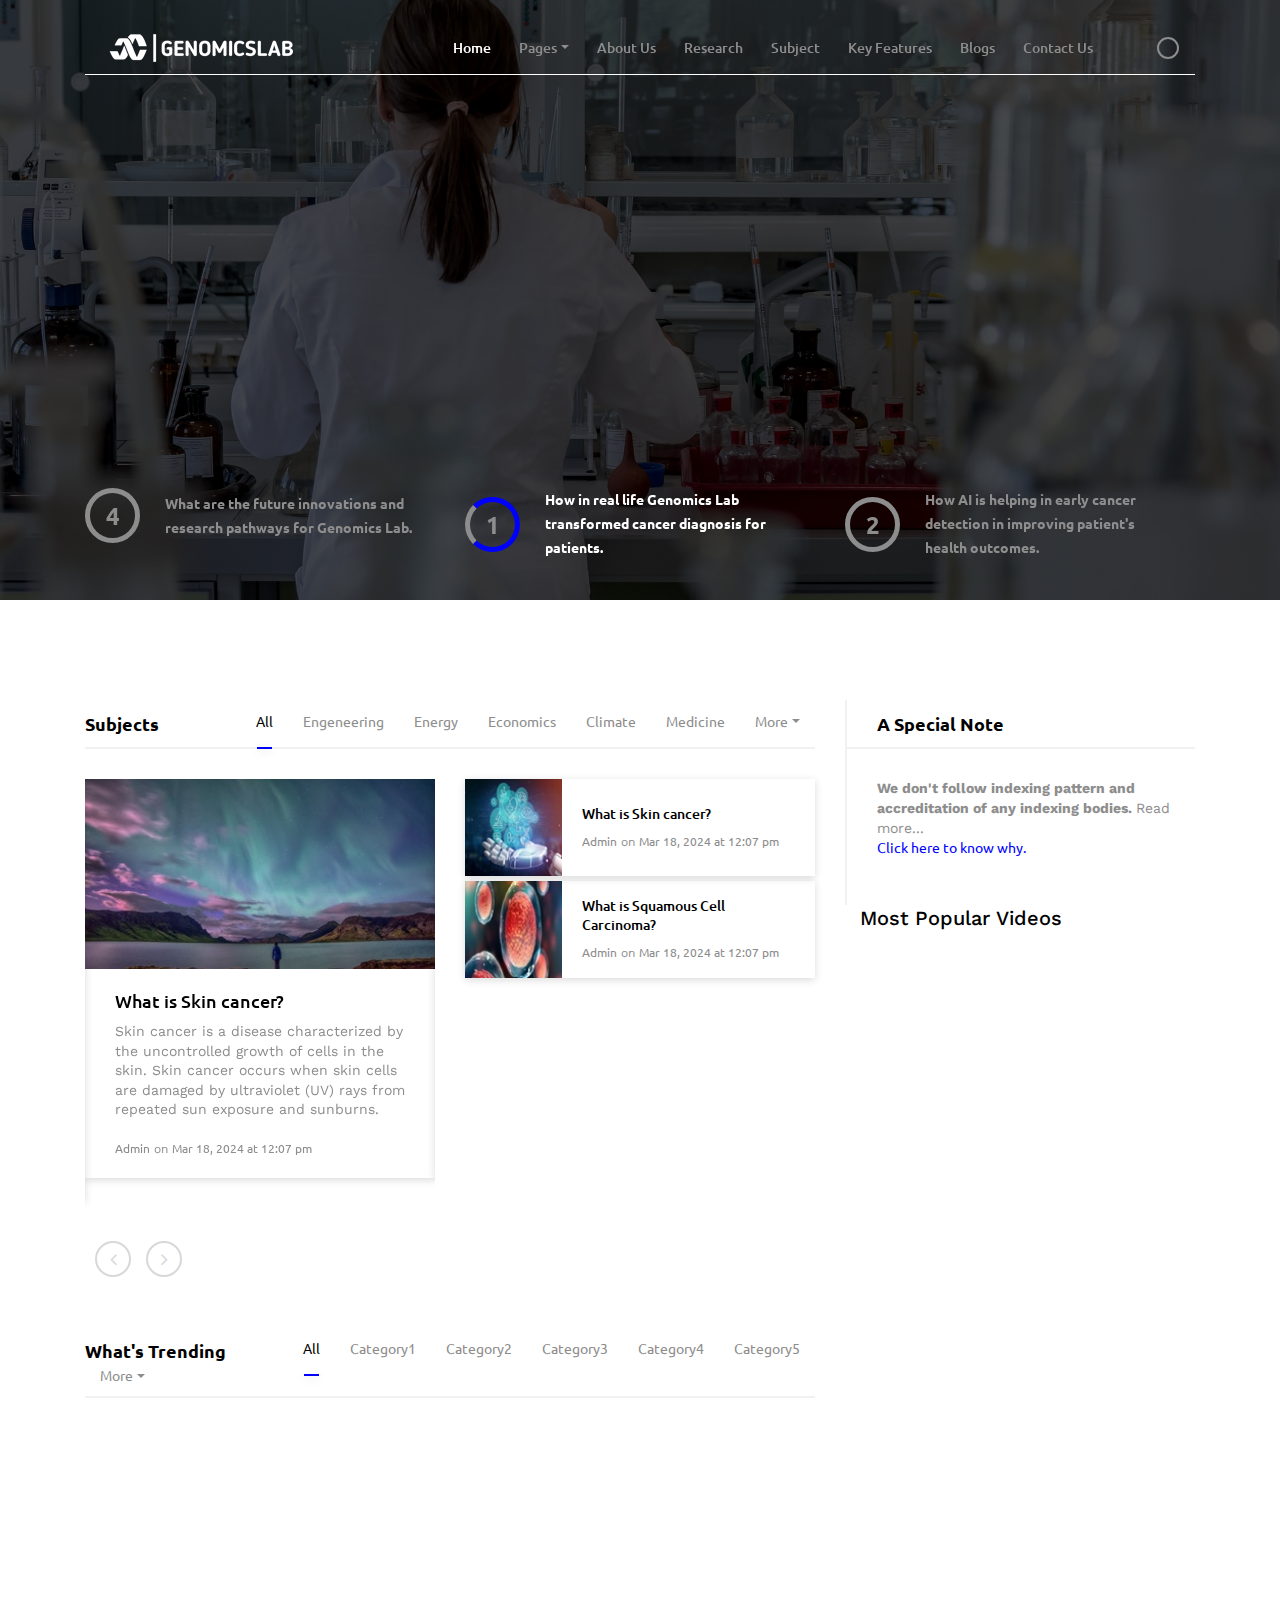
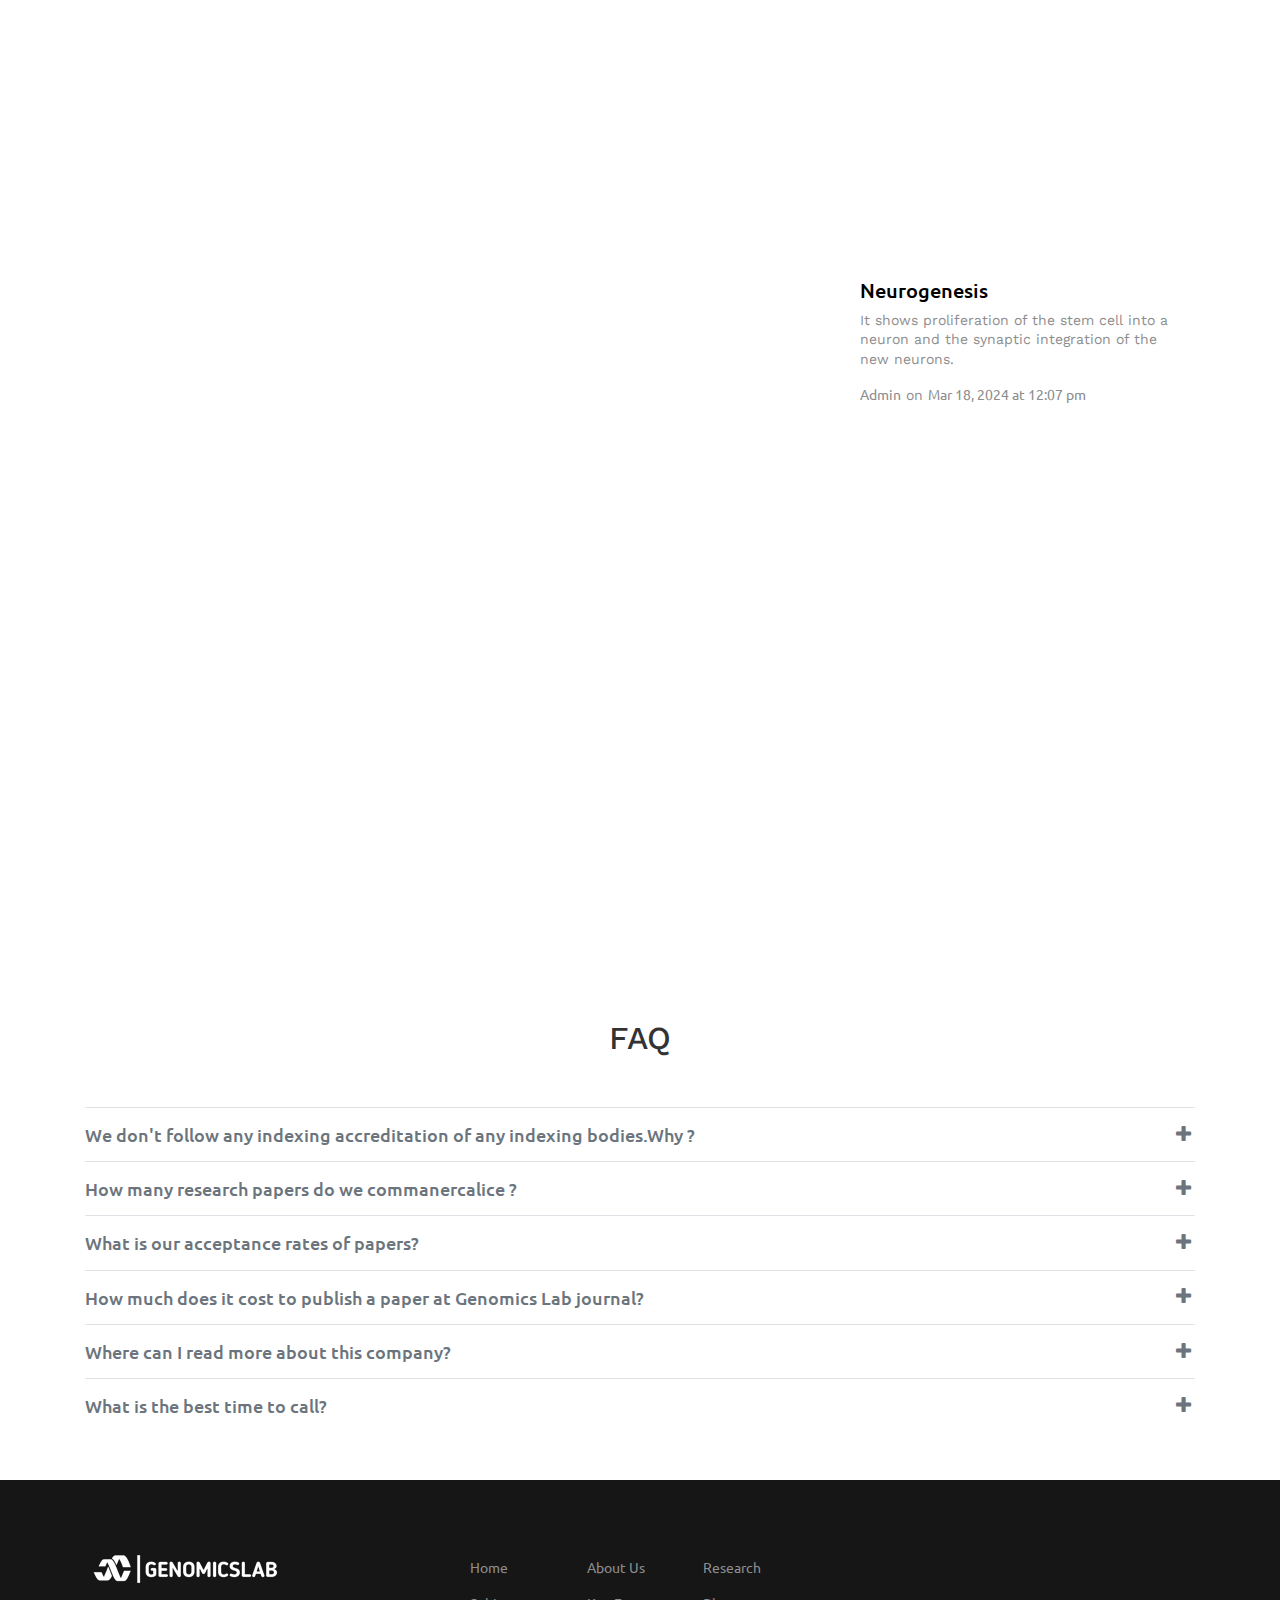
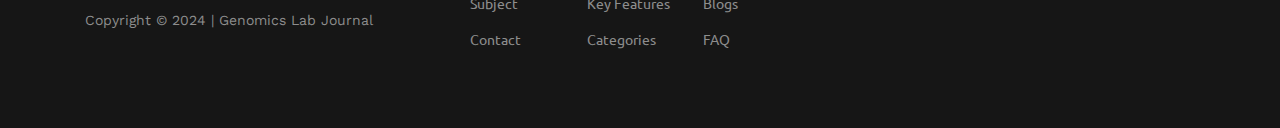
==== commit aba99629: "words changes" ====
--- a/index.html
+++ b/index.html
@@ -59,7 +59,7 @@
                                         data-toggle="dropdown" aria-haspopup="true" aria-expanded="false">Pages</a>
                                     <div class="dropdown-menu" aria-labelledby="navbarDropdown">
                                         <a class="dropdown-item" href="#">Home</a>
-                                        <a class="dropdown-item" href="./about.html">About&nbsp;Us</a>
+                                        <a class="dropdown-item" href="#">About&nbsp;Us</a>
                                         <a class="dropdown-item" href="#">Research</a>
                                         <a class="dropdown-item" href="#">Subject</a>
                                         <a class="dropdown-item" href="#">Key Features</a>
@@ -68,7 +68,7 @@
                                     </div>
                                 </li>
                                 <li class="nav-item">
-                                    <a class="nav-link" href="./about.html">About&nbsp;Us</a>
+                                    <a class="nav-link" href="#">About&nbsp;Us</a>
                                 </li>
                                 <li class="nav-item">
                                     <a class="nav-link" href="#">Research</a>
@@ -127,7 +127,7 @@
                                     <p>1</p>
                                 </div>
                                 <div class="post-title">
-                                    <a href="./blogs/blog8.html">How in real life Genomics Lab transformed cancer
+                                    <a href="single-blog.html">How in real life Genomics Lab transformed cancer
                                         diagnosis for patients.</a>
                                 </div>
                             </div>
@@ -137,7 +137,7 @@
                                     <p>2</p>
                                 </div>
                                 <div class="post-title">
-                                    <a href="./blogs/blog9.html">How AI is helping in early cancer detection in improving
+                                    <a href="single-blog.html">How AI is helping in early cancer detection in improving
                                         patient's health outcomes.</a>
                                 </div>
                             </div>
@@ -147,7 +147,7 @@
                                     <p>3</p>
                                 </div>
                                 <div class="post-title">
-                                    <a href="blogs/blog10.html">Explain the role of genomics Lab in cancer detection</a>
+                                    <a href="single-blog.html">Explain the role of genomics Lab in cancer detection</a>
                                 </div>
                             </div>
                             <!-- Single Slide -->
@@ -156,7 +156,7 @@
                                     <p>4</p>
                                 </div>
                                 <div class="post-title">
-                                    <a href="blogs/blog11.html">What are the future innovations and research pathways
+                                    <a href="single-blog.html">What are the future innovations and research pathways
                                         for Genomics Lab.</a>
                                 </div>
                             </div>
@@ -254,7 +254,7 @@
                                                     </div>
                                                     <!-- Post Content -->
                                                     <div class="post-content">
-                                                        <a href="./blogs/blog5.html" class="headline">
+                                                        <a href="#" class="headline">
                                                             <h5>What is Skin cancer?</h5>
                                                         </a>
                                                         <p>Skin cancer is a disease characterized by the uncontrolled
@@ -280,7 +280,7 @@
                                                     </div>
                                                     <!-- Post Content -->
                                                     <div class="post-content">
-                                                        <a href="./blogs/blog6.html" class="headline">
+                                                        <a href="#" class="headline">
                                                             <h5>What is MELANOMA?</h5>
                                                         </a>
                                                         <p>Melanoma is usually visible as a single dark skin spot, often
@@ -305,7 +305,7 @@
                                                     </div>
                                                     <!-- Post Content -->
                                                     <div class="post-content">
-                                                        <a href="./blogs/blog7.html" class="headline">
+                                                        <a href="#" class="headline">
                                                             <h5>What is Squamous Cell Carcinoma?</h5>
                                                         </a>
                                                         <p>This type often manifests as a red, scaly patch or a firm,
@@ -2878,9 +2878,9 @@
                     <div class="post-sidebar-area wow fadeInUpBig" data-wow-delay="0.2s">
                         <!-- Widget Area -->
                         <div class="sidebar-widget-area">
-                            <h5 class="title">About Genomics Lab</h5>
+                            <h5 class="title"><b>A Special Note </b></h5>
                             <div class="widget-content">
-                                <p>We don't follow indexing pattern and accreditation of any indexing bodies. Read more... <br><a style="color: blue;"  href="#">Click here to know why. </a></p>
+                                <p><b> We don't follow indexing pattern and accreditation of any indexing bodies. </b> Read more... <br><a style="color: blue;"  href="#">Click here to know why. </a></p>
                             </div>
                         </div>
                         <!-- Widget Area -->
@@ -3264,7 +3264,7 @@
                     <div class="footer-single-widget">
                         <ul class="footer-menu d-flex justify-content-between">
                             <li><a href="#">Home</a></li>
-                            <li><a href="./about.html">About Us</a></li>
+                            <li><a href="#">About Us</a></li>
                             <li><a href="#">Research</a></li>
                             <li><a href="#">Subject</a></li>
                             <li><a href="#">Key Features</a></li>
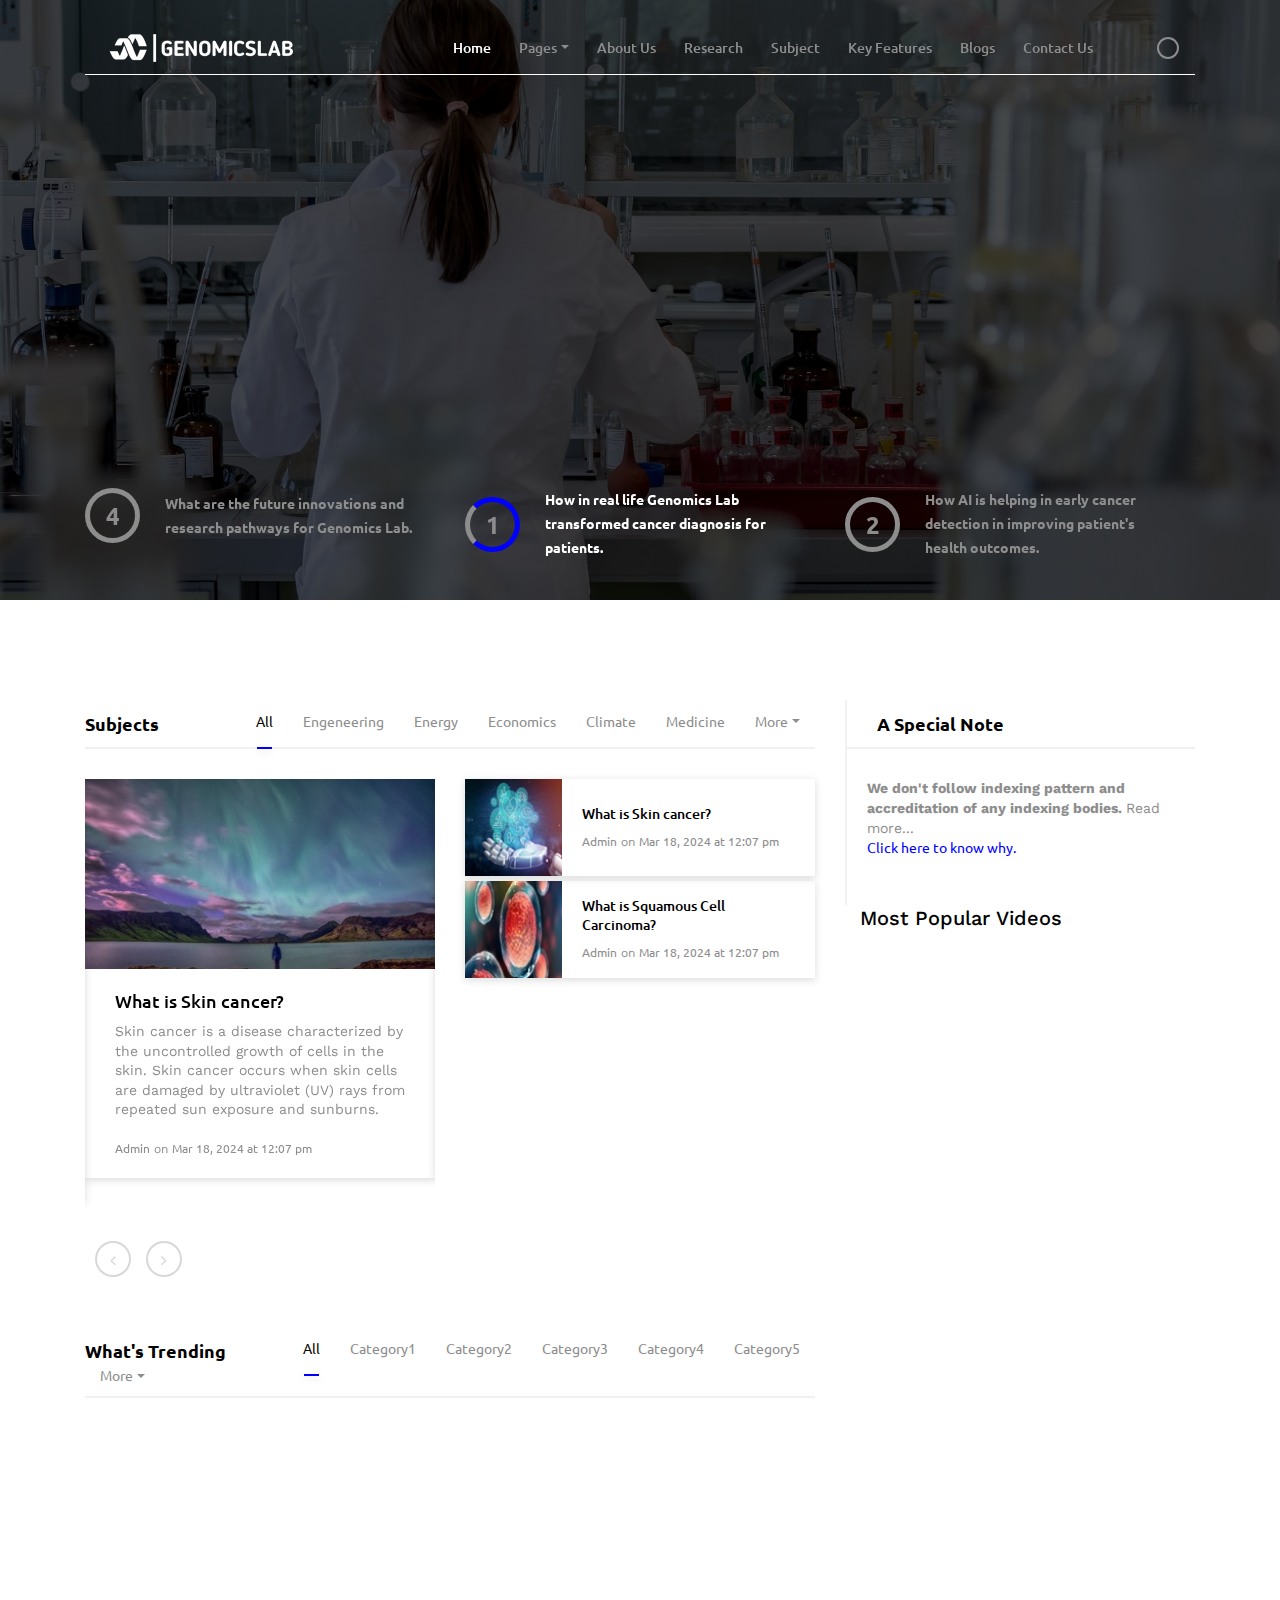
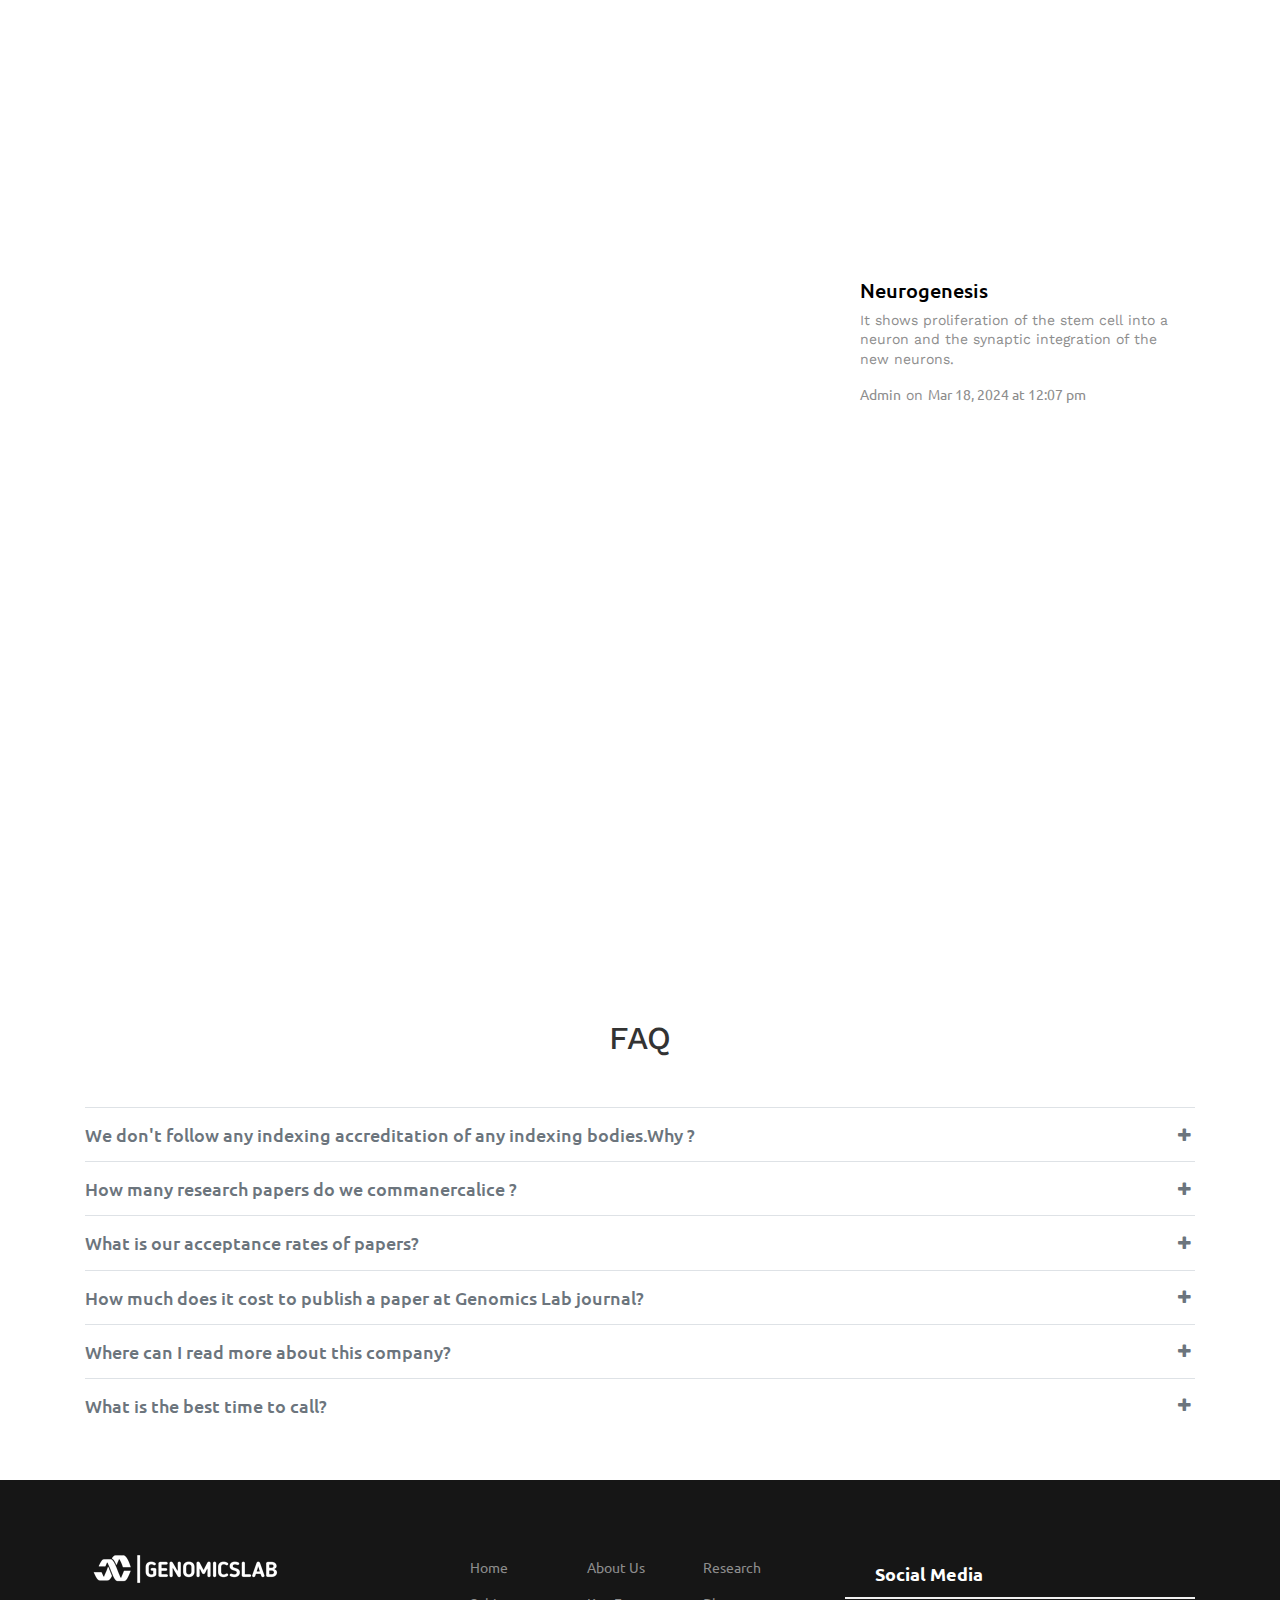
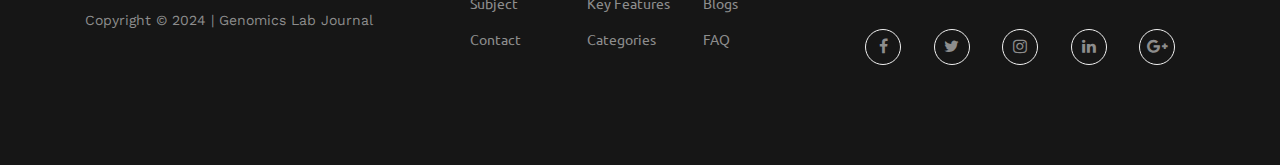
==== commit 9a769da7: "Footer - Social Media Links Changes" ====
--- a/index.html
+++ b/index.html
@@ -59,7 +59,7 @@
                                         data-toggle="dropdown" aria-haspopup="true" aria-expanded="false">Pages</a>
                                     <div class="dropdown-menu" aria-labelledby="navbarDropdown">
                                         <a class="dropdown-item" href="#">Home</a>
-                                        <a class="dropdown-item" href="#">About&nbsp;Us</a>
+                                        <a class="dropdown-item" href="./about.html">About&nbsp;Us</a>
                                         <a class="dropdown-item" href="#">Research</a>
                                         <a class="dropdown-item" href="#">Subject</a>
                                         <a class="dropdown-item" href="#">Key Features</a>
@@ -68,7 +68,7 @@
                                     </div>
                                 </li>
                                 <li class="nav-item">
-                                    <a class="nav-link" href="#">About&nbsp;Us</a>
+                                    <a class="nav-link" href="./about.html">About&nbsp;Us</a>
                                 </li>
                                 <li class="nav-item">
                                     <a class="nav-link" href="#">Research</a>
@@ -127,7 +127,7 @@
                                     <p>1</p>
                                 </div>
                                 <div class="post-title">
-                                    <a href="single-blog.html">How in real life Genomics Lab transformed cancer
+                                    <a href="./blogs/blog8.html">How in real life Genomics Lab transformed cancer
                                         diagnosis for patients.</a>
                                 </div>
                             </div>
@@ -137,7 +137,7 @@
                                     <p>2</p>
                                 </div>
                                 <div class="post-title">
-                                    <a href="single-blog.html">How AI is helping in early cancer detection in improving
+                                    <a href="./blogs/blog9.html">How AI is helping in early cancer detection in improving
                                         patient's health outcomes.</a>
                                 </div>
                             </div>
@@ -147,7 +147,7 @@
                                     <p>3</p>
                                 </div>
                                 <div class="post-title">
-                                    <a href="single-blog.html">Explain the role of genomics Lab in cancer detection</a>
+                                    <a href="blogs/blog10.html">Explain the role of genomics Lab in cancer detection</a>
                                 </div>
                             </div>
                             <!-- Single Slide -->
@@ -156,7 +156,7 @@
                                     <p>4</p>
                                 </div>
                                 <div class="post-title">
-                                    <a href="single-blog.html">What are the future innovations and research pathways
+                                    <a href="blogs/blog11.html">What are the future innovations and research pathways
                                         for Genomics Lab.</a>
                                 </div>
                             </div>
@@ -254,7 +254,7 @@
                                                     </div>
                                                     <!-- Post Content -->
                                                     <div class="post-content">
-                                                        <a href="#" class="headline">
+                                                        <a href="./blogs/blog5.html" class="headline">
                                                             <h5>What is Skin cancer?</h5>
                                                         </a>
                                                         <p>Skin cancer is a disease characterized by the uncontrolled
@@ -280,7 +280,7 @@
                                                     </div>
                                                     <!-- Post Content -->
                                                     <div class="post-content">
-                                                        <a href="#" class="headline">
+                                                        <a href="./blogs/blog6.html" class="headline">
                                                             <h5>What is MELANOMA?</h5>
                                                         </a>
                                                         <p>Melanoma is usually visible as a single dark skin spot, often
@@ -305,7 +305,7 @@
                                                     </div>
                                                     <!-- Post Content -->
                                                     <div class="post-content">
-                                                        <a href="#" class="headline">
+                                                        <a href="./blogs/blog7.html" class="headline">
                                                             <h5>What is Squamous Cell Carcinoma?</h5>
                                                         </a>
                                                         <p>This type often manifests as a red, scaly patch or a firm,
@@ -3220,7 +3220,9 @@
             </a>
             <div class="collapse" id="faq-21">
                 <div class="card card-body border-0 p-0">
-                    <p>Lorem ipsum dolor sit!</p>
+                    <p align="justify">Welcome to GENOMICSLAB Journal's FAQ section! We're here to support you in navigating our platform and maximizing your experience. If you have any questions about our processes, policies, or anything else related to GENOMICSLAB, you're in the right place!
+
+                        For more information about our mission, values, and team, check out our <a style="color:blue" href="./about.html">About Us</a> page.</p>
                     <p>
                     </p>
                 </div>
@@ -3264,7 +3266,7 @@
                     <div class="footer-single-widget">
                         <ul class="footer-menu d-flex justify-content-between">
                             <li><a href="#">Home</a></li>
-                            <li><a href="#">About Us</a></li>
+                            <li><a href="./about.html">About Us</a></li>
                             <li><a href="#">Research</a></li>
                             <li><a href="#">Subject</a></li>
                             <li><a href="#">Key Features</a></li>
@@ -3276,21 +3278,21 @@
                     </div>
                 </div>
 
-                <!-- Remove it for temporary -->
-                <!-- <div class="col-12 col-md-4">
+                
+                <div class="col-12 col-md-4">
                     <div class="sidebar-widget-area">
-                        <h5 class="title" style="color: #fff;">Connect With Us</h5>
+                        <h5 class="title" style="color: #fff ;">Social Media</h5>
                         <div class="widget-content">
-                            <div class="social-area d-flex justify-content-between">
-                                <a href="#"><i class="fa fa-facebook"></i></a>
+                            <div class="social-area d-flex justify-content-between" >
+                                <a href="https://www.facebook.com/profile.php?id=61557285149517"><i class="fa fa-facebook"></i></a>
                                 <a href="#"><i class="fa fa-twitter"></i></a>
-                                <a href="#"><i class="fa fa-instagram"></i></a>
-                                <a href="#"><i class="fa fa-linkedin"></i></a>
+                                <a href="https://www.instagram.com/genomicslabofficial?igsh=czBvbDg5ZDN5bjVx"><i class="fa fa-instagram"></i></a>
+                                <a href="https://www.linkedin.com/company/genomicslab/"><i class="fa fa-linkedin"></i></a>
                                 <a href="#"><i class="fa fa-google-plus"></i></a>
                             </div>
                         </div>
                     </div>
-                </div> -->
+                </div>
             </div>
         </div>
     </footer>
--- a/style.css
+++ b/style.css
@@ -744,7 +744,7 @@
     border-bottom: 2px solid #f1f1f1;
     padding-left: 30px; }
   .sidebar-widget-area .widget-content {
-    padding: 30px 0 30px 30px; }
+    padding: 30px 20px 30px 20px; }
     @media only screen and (max-width: 767px) {
       .sidebar-widget-area .widget-content {
         padding: 30px 0 30px 15px; } }
@@ -1287,7 +1287,7 @@
 .fas {
   font-family: 'FontAwesome';
   font-weight: 400;
-  font-size: 1.2rem;
+  font-size: 1.0rem;
   font-style: normal;
 }
 
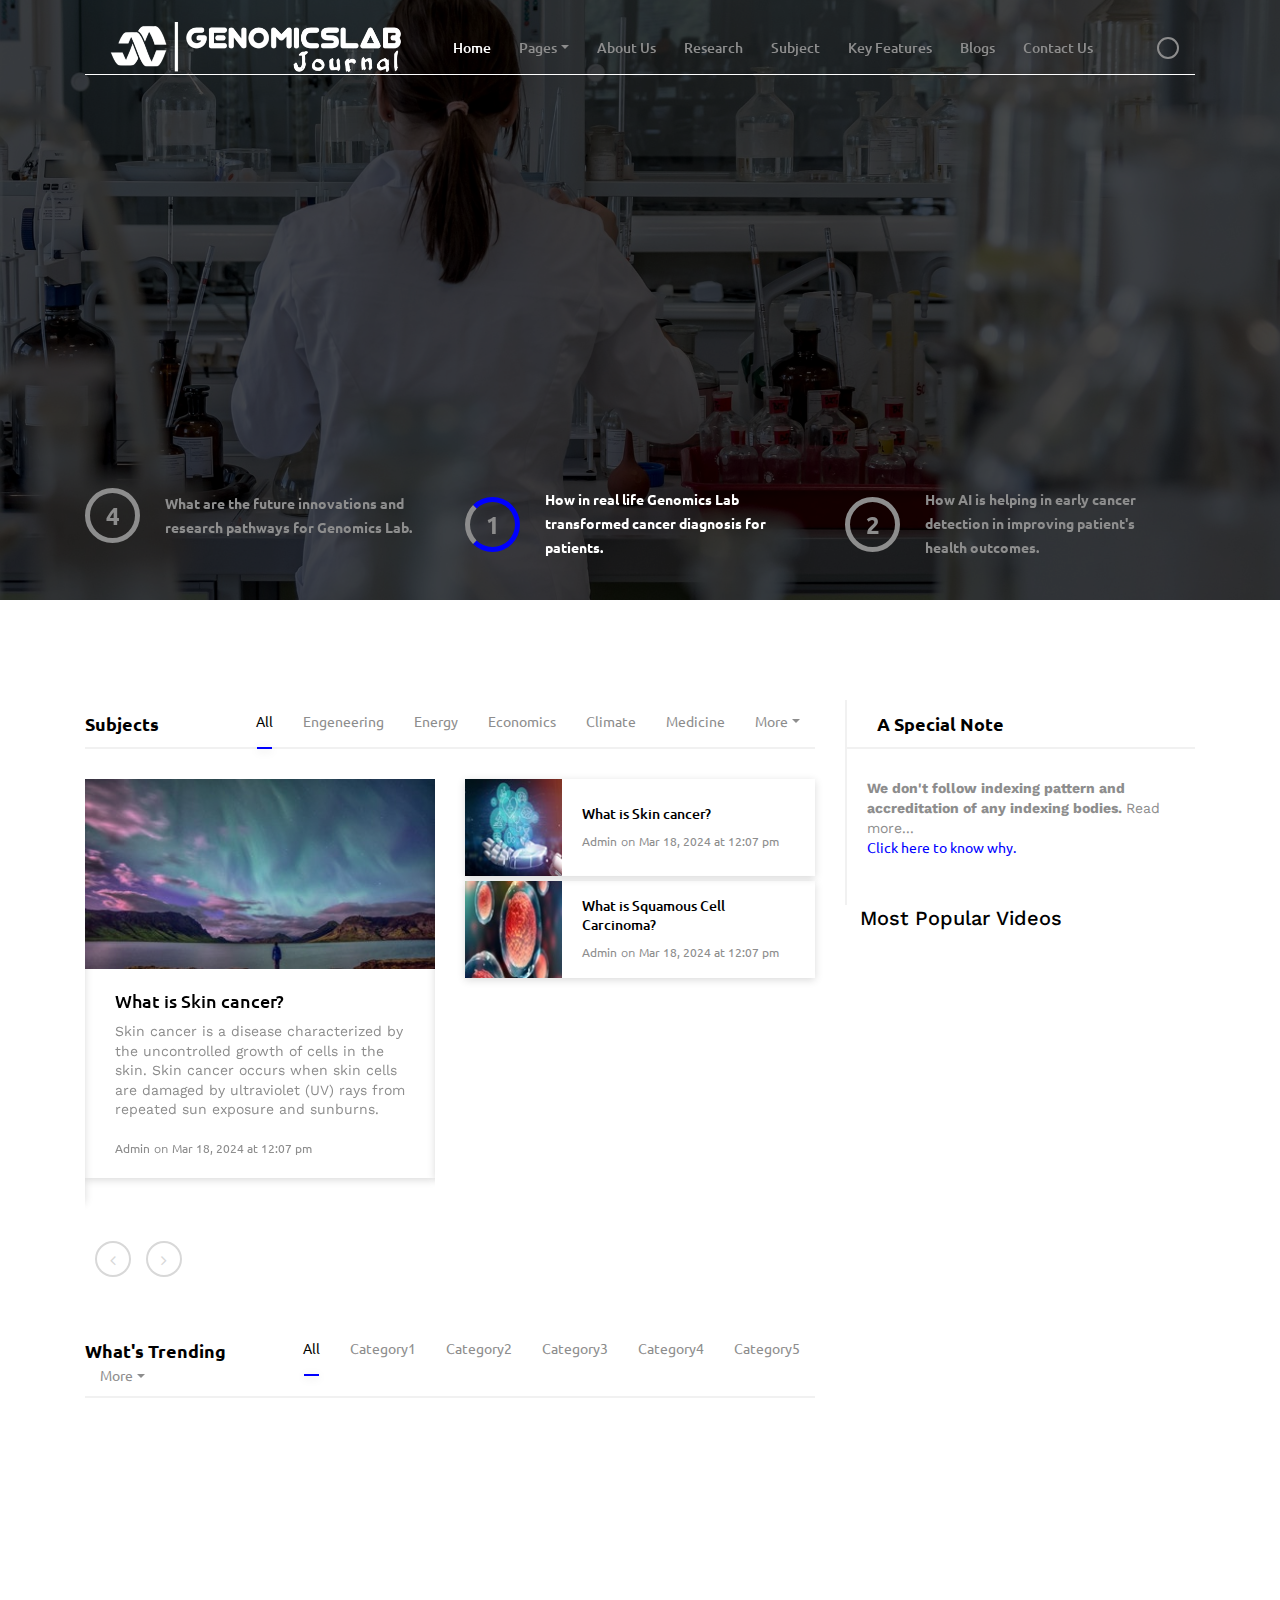
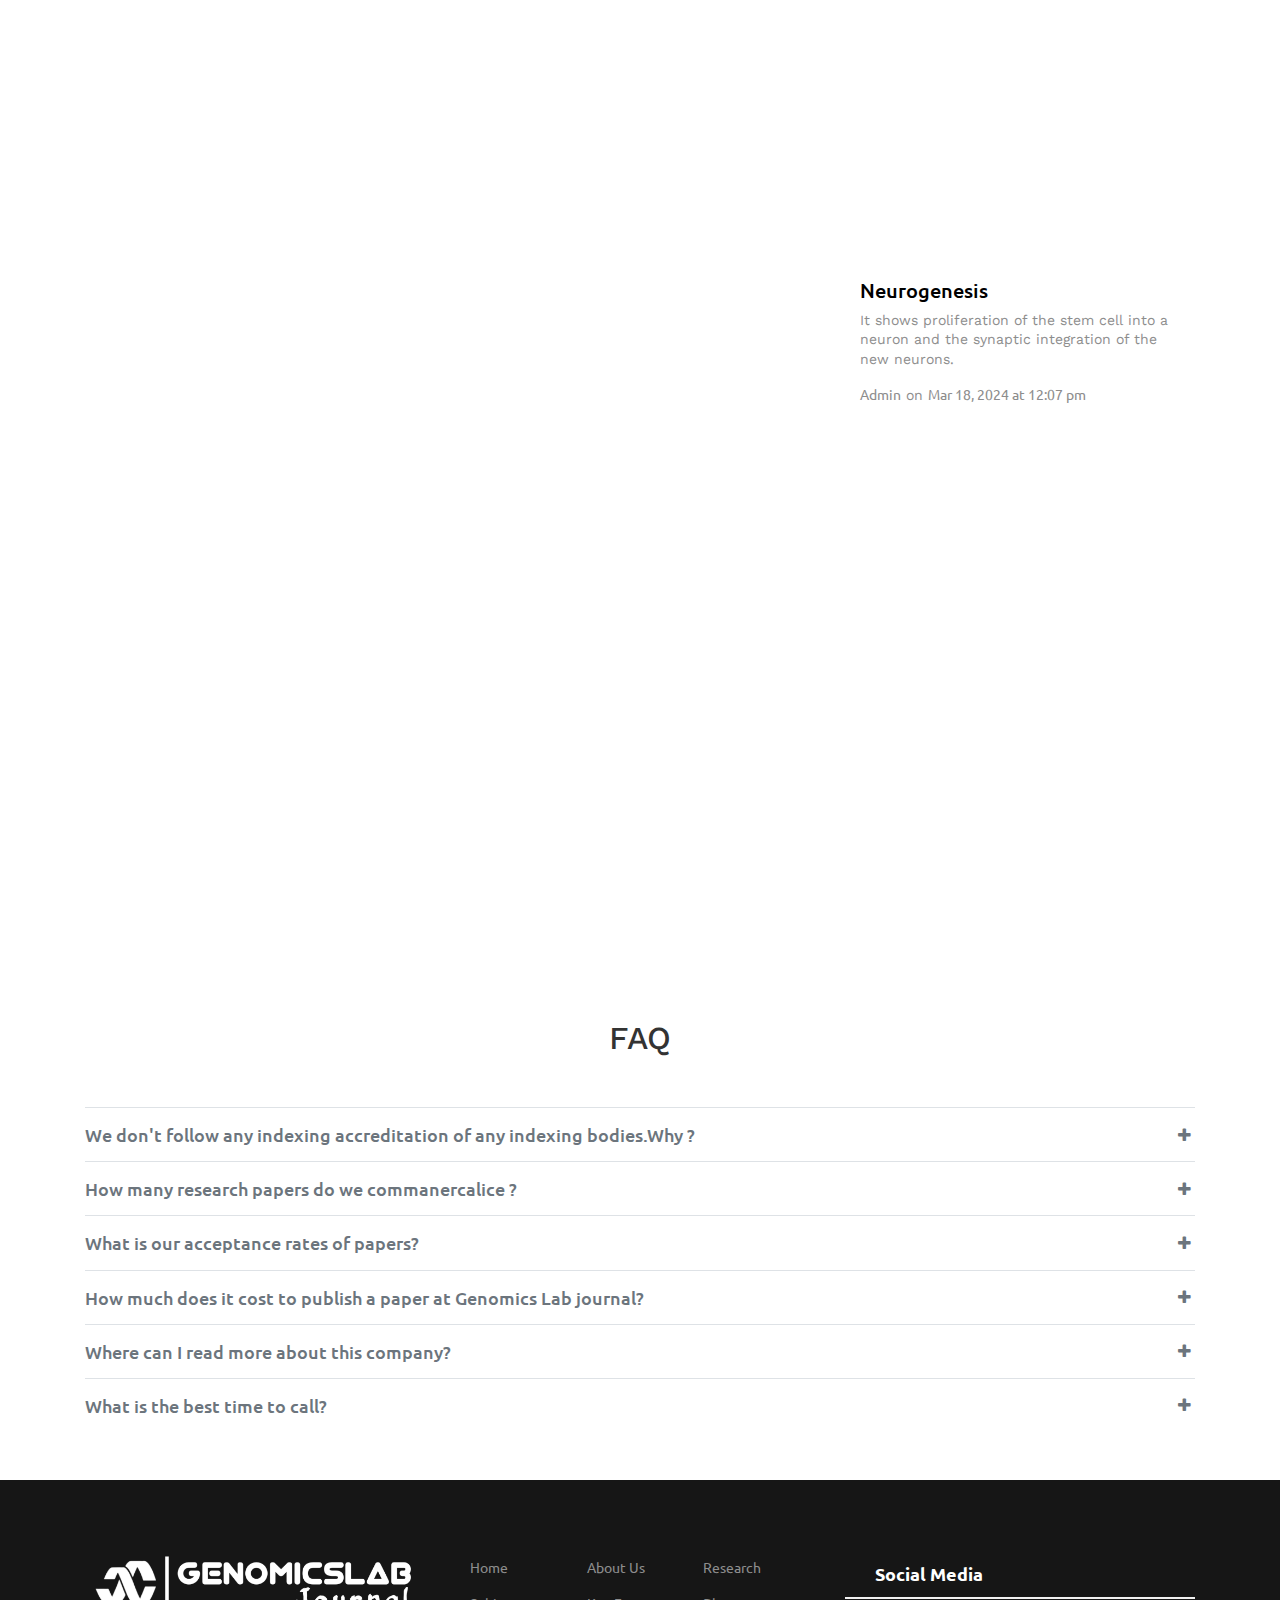
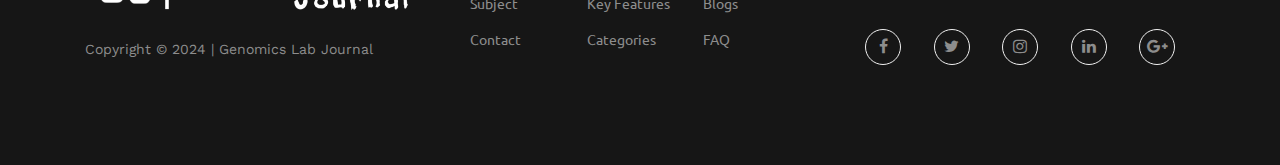
==== commit 63277b23: "add journal name & change the logo" ====
--- a/index.html
+++ b/index.html
@@ -16,9 +16,9 @@
     <link rel="stylesheet" href="https://stackpath.bootstrapcdn.com/font-awesome/4.7.0/css/font-awesome.css">
 
     <!--- Title  --->
-    <title>Genomics Lab | Home</title>
-
-    <!-- Favicon  -->
+    <title>Genomics Lab Journal | Home</title>
+
+    <!-- Favicon  --> 
     <link rel="icon" href="img/core-img/favicon1.jpg">
 
     <!-- Style CSS -->
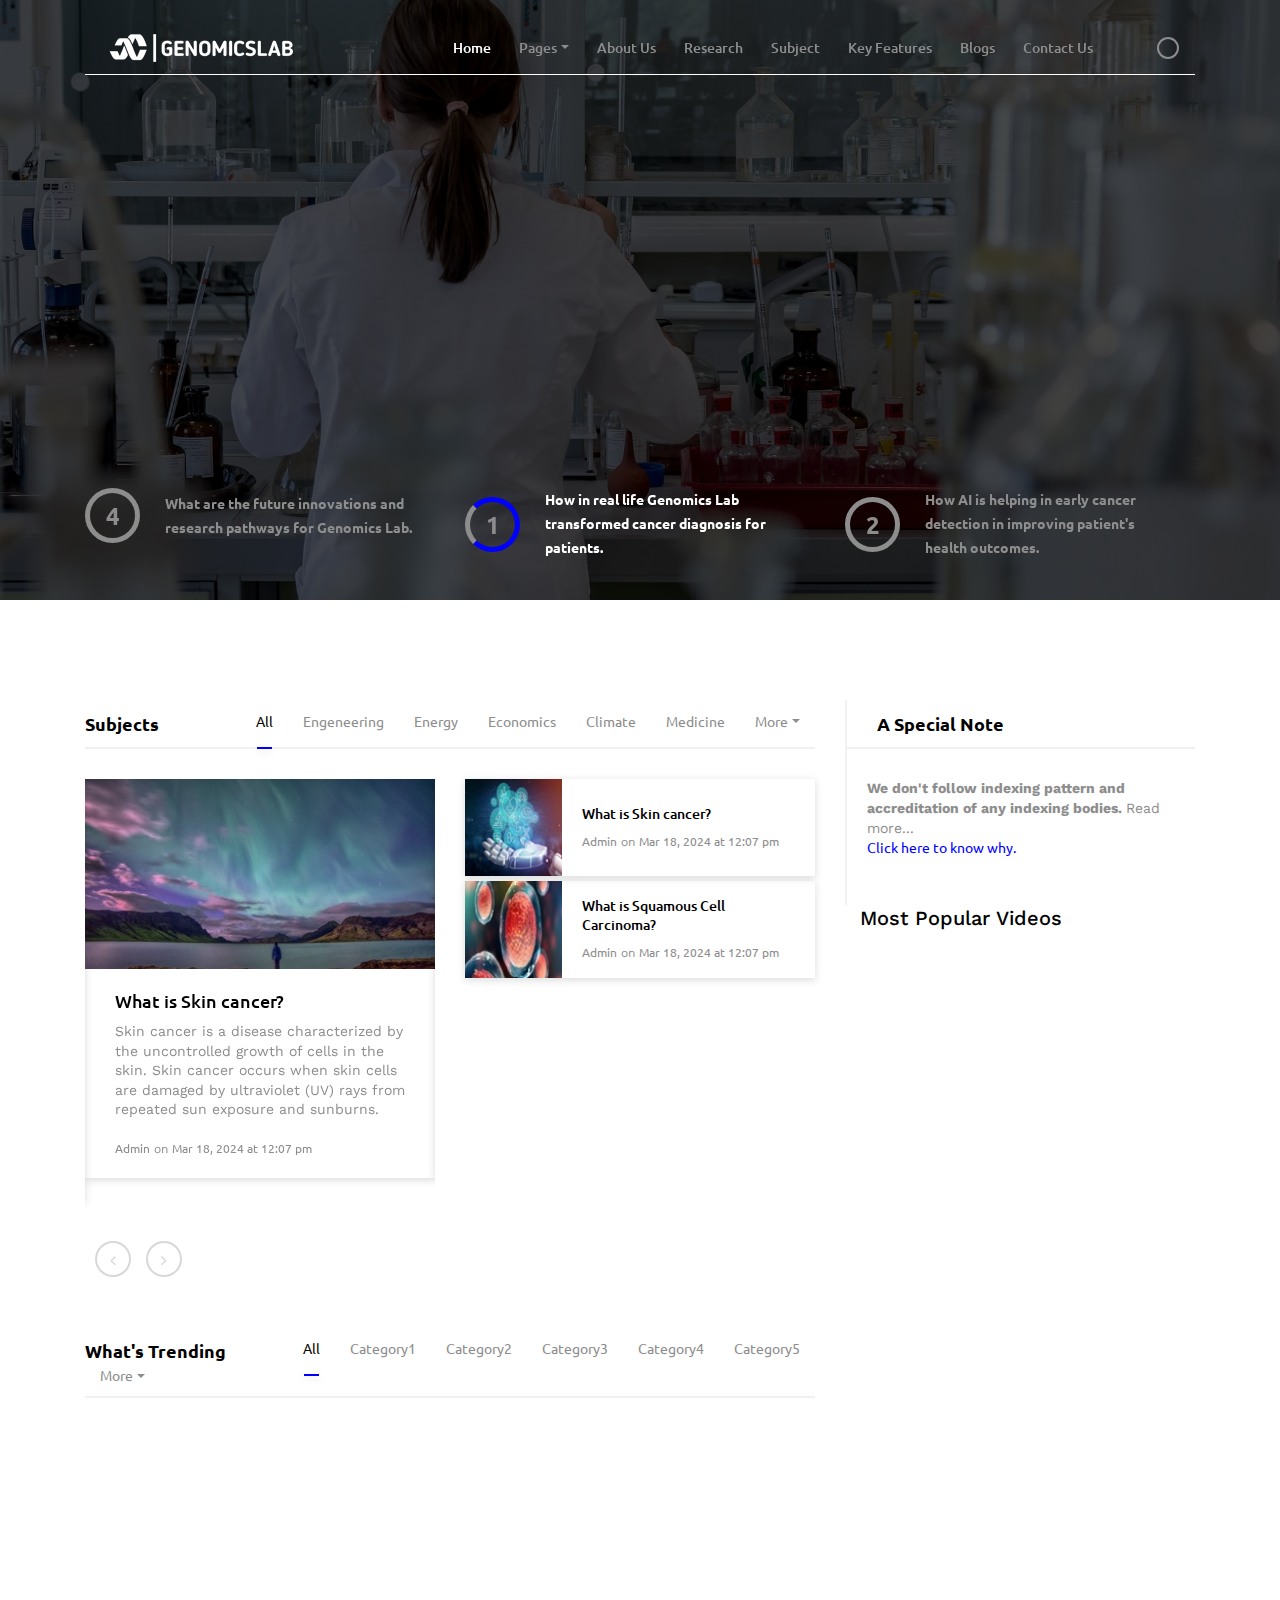
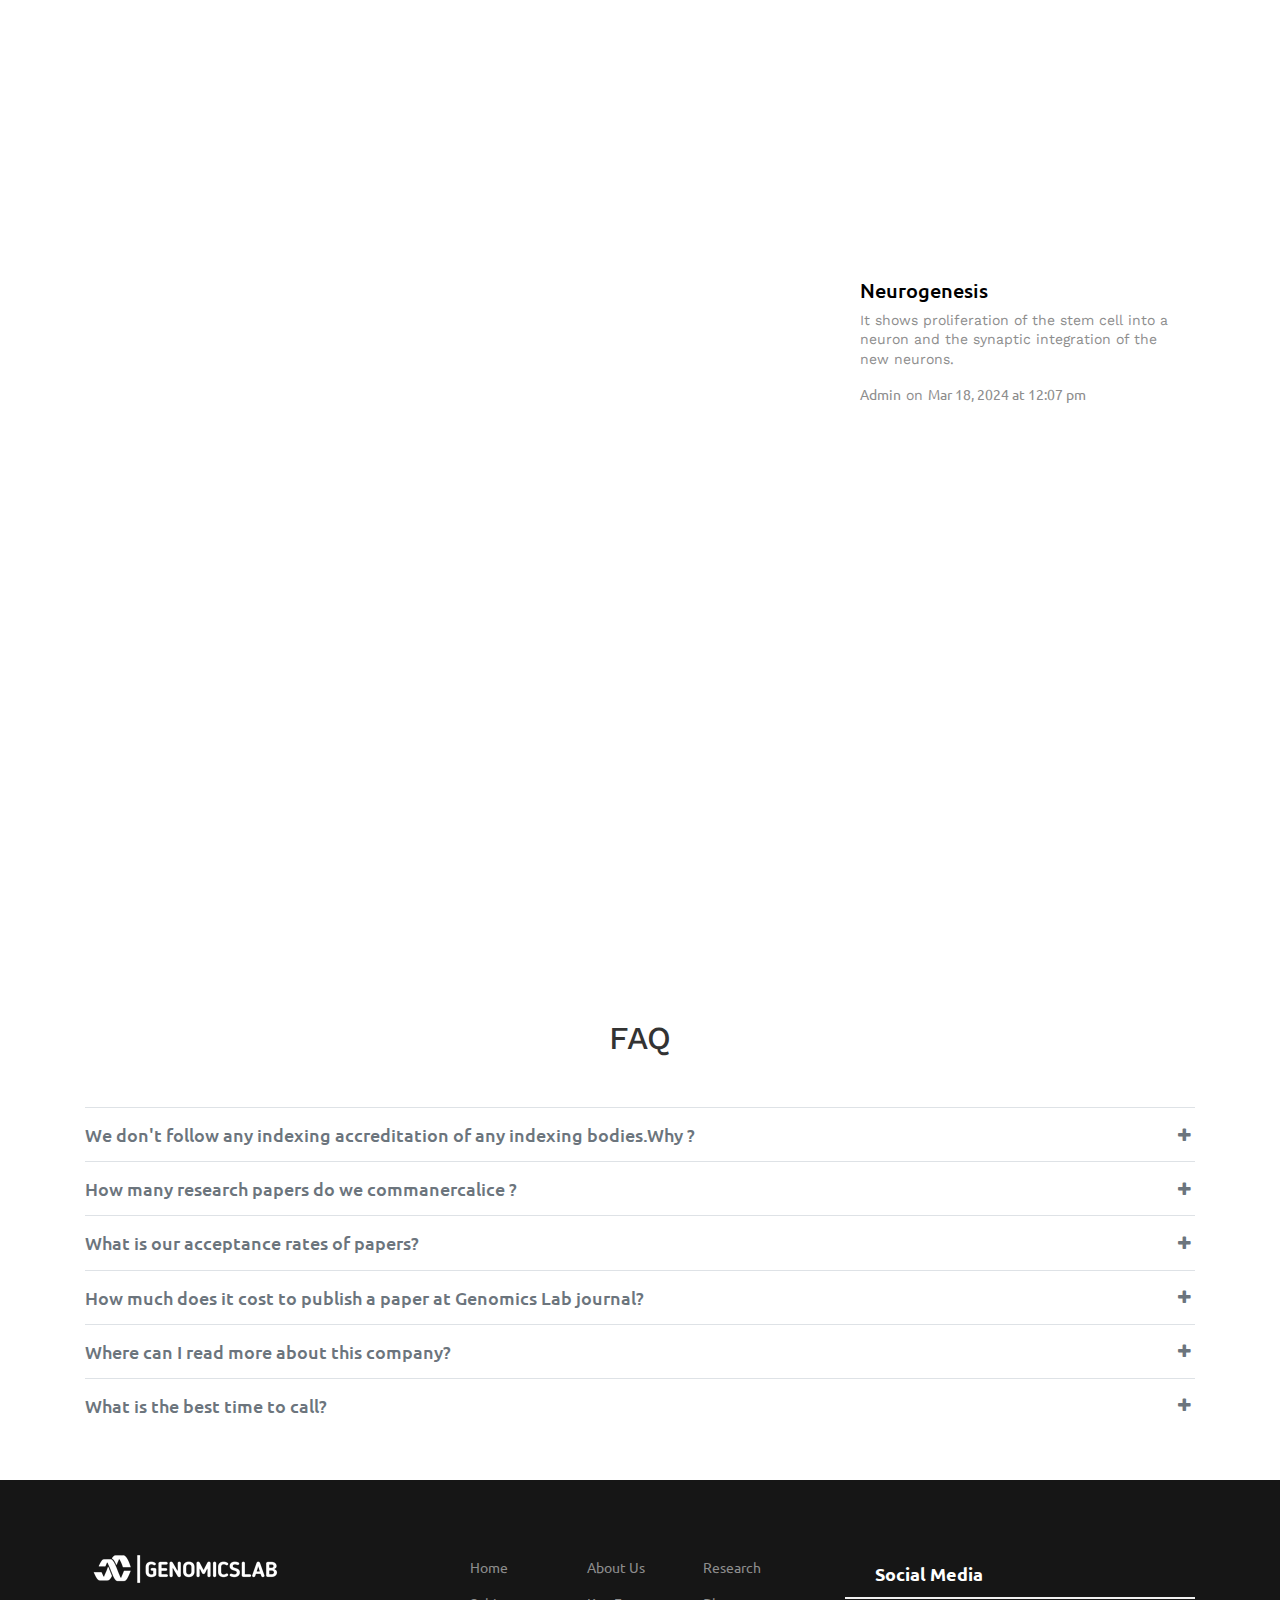
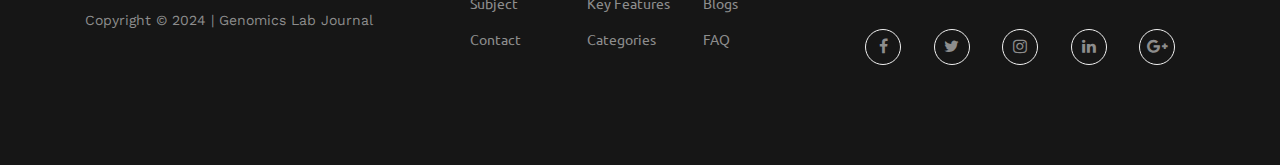
==== commit edc340a6: "Revert "add journal name & change the logo"" ====
--- a/index.html
+++ b/index.html
@@ -16,9 +16,9 @@
     <link rel="stylesheet" href="https://stackpath.bootstrapcdn.com/font-awesome/4.7.0/css/font-awesome.css">
 
     <!--- Title  --->
-    <title>Genomics Lab Journal | Home</title>
-
-    <!-- Favicon  --> 
+    <title>Genomics Lab | Home</title>
+
+    <!-- Favicon  -->
     <link rel="icon" href="img/core-img/favicon1.jpg">
 
     <!-- Style CSS -->
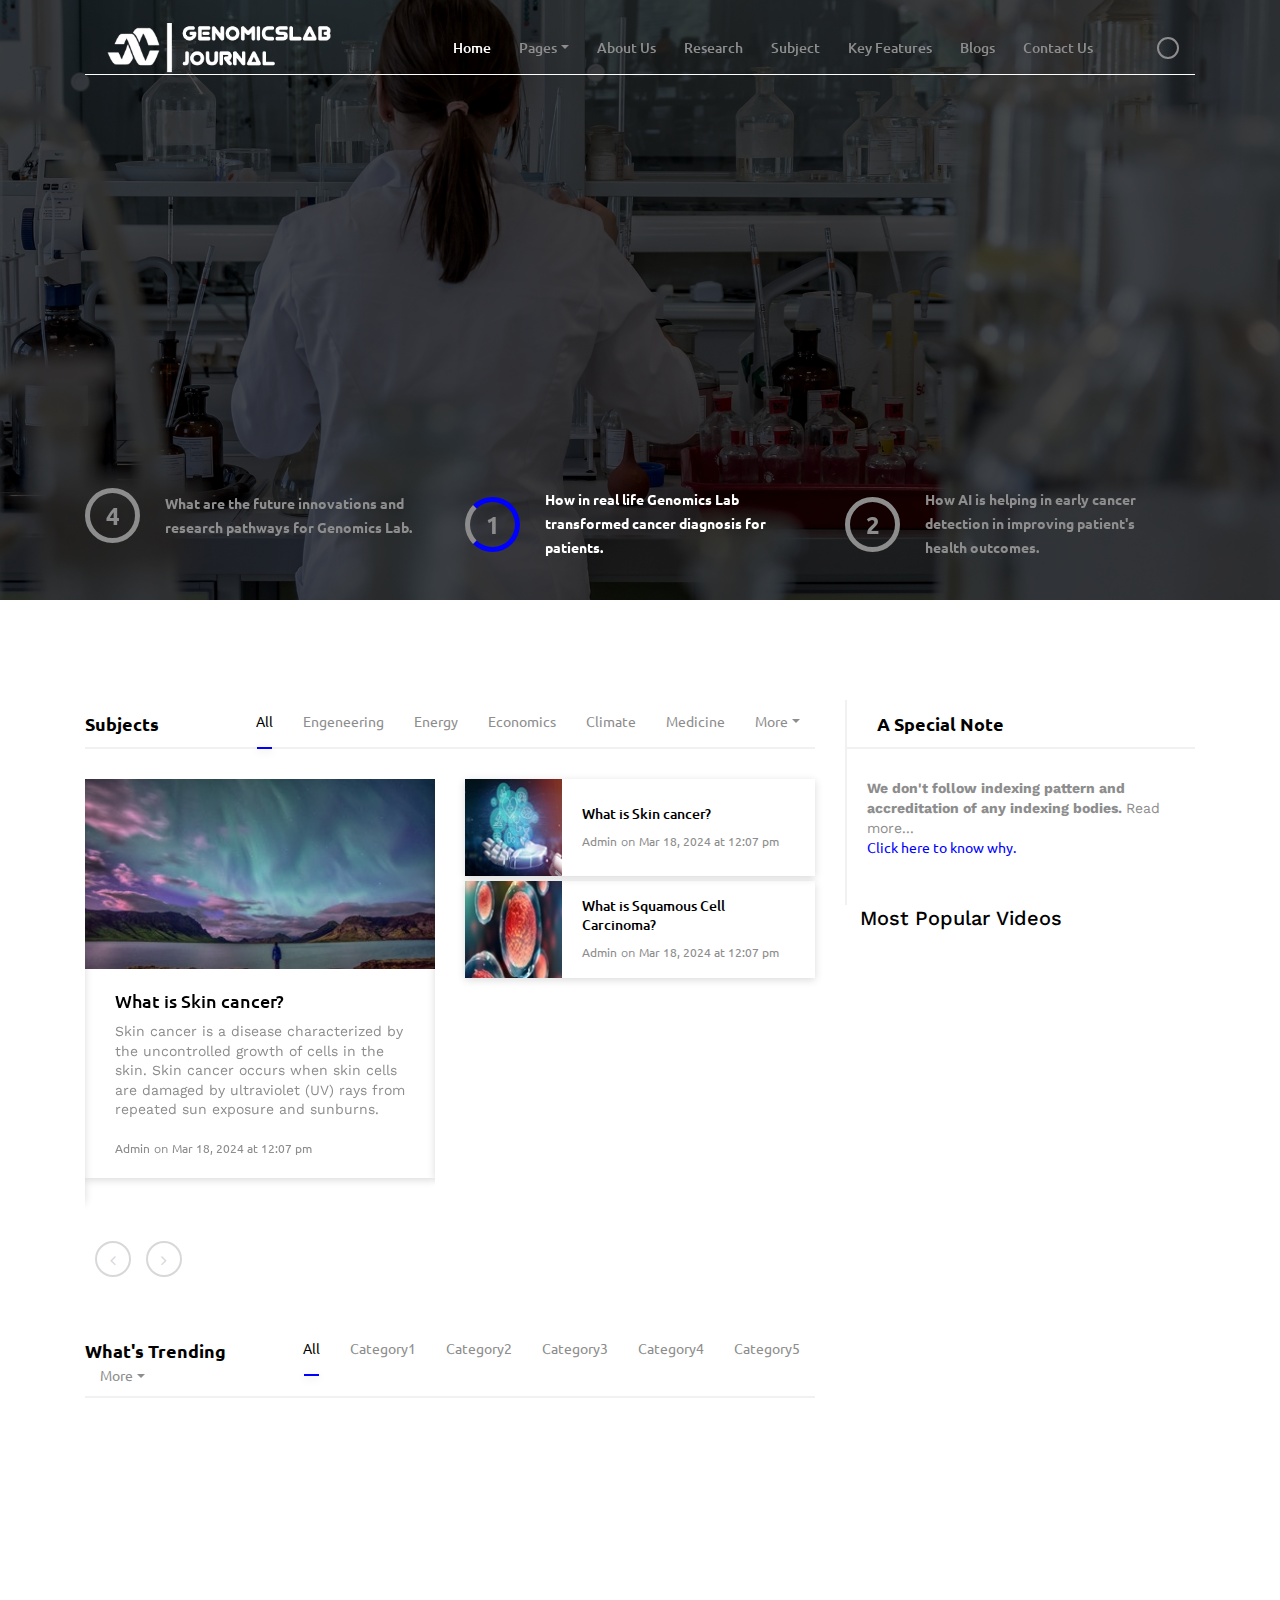
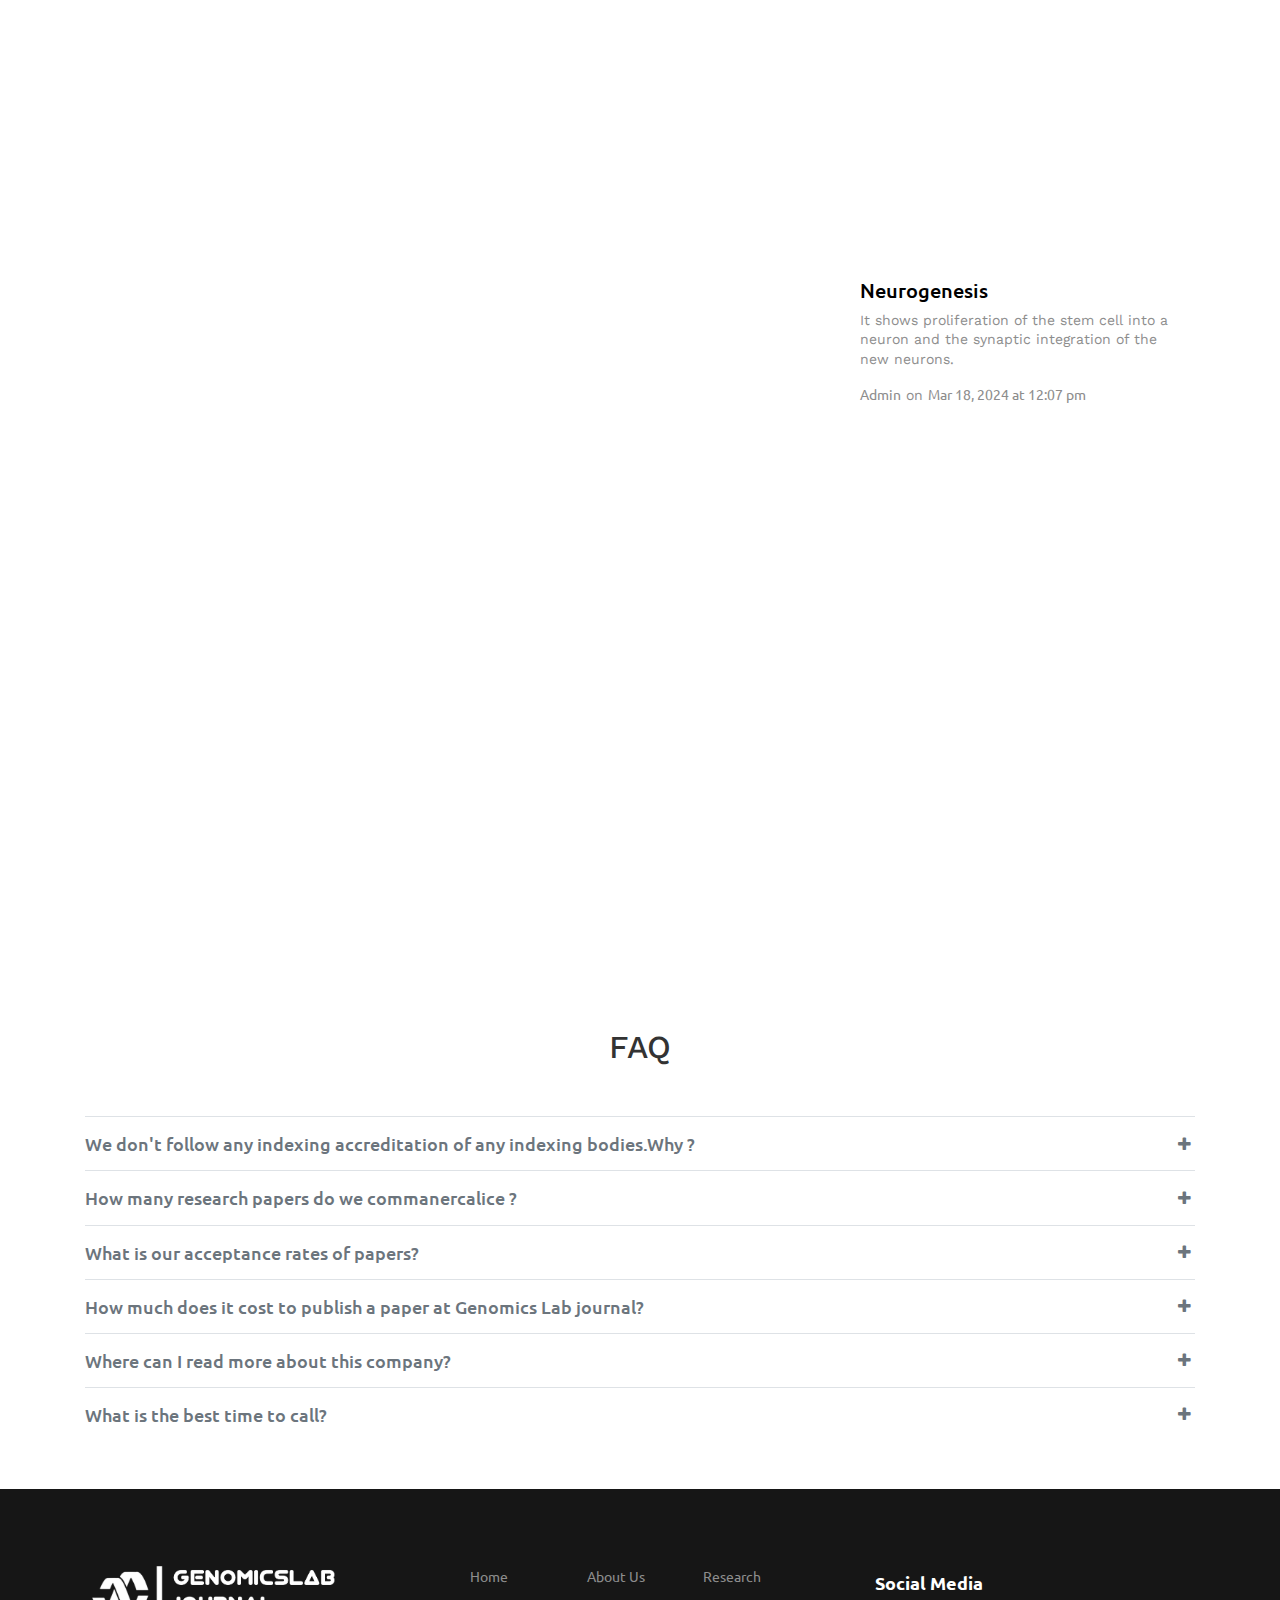
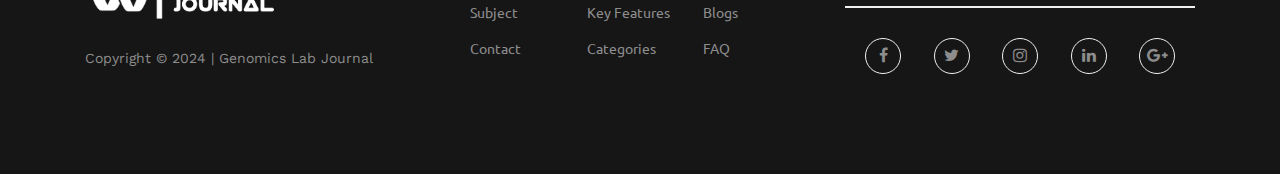
==== commit 47e7ba7f: "sponsor photo added" ====
--- a/index.html
+++ b/index.html
@@ -3039,20 +3039,20 @@
                         <div class="single-blog-post post-style-3 mt-50 wow fadeInUpBig" data-wow-delay="0.2s">
                             <!-- Post Thumbnail -->
                             <div class="post-thumbnail">
-                                <img src="img/blog-img/b4.png" alt="">
+                                <img src="img/blog-img/sponsor.jpg" alt="">
                                 <!-- Post Content -->
                                 <div class="post-content d-flex align-items-center justify-content-between">
                                     <!-- Catagory -->
                                     <!-- <div class="post-tag"><a href="#">travel</a></div> -->
                                     <!-- Headline -->
                                     <a href="#" class="headline">
-                                        <h5>Deoxyribonucleic acid is the molecule that carries genetic information for the development and functioning of an organism. </h5>
+                                        <h5></h5>
                                     </a>
                                     <!-- Post Meta -->
-                                    <div class="post-meta">
+                                    <!-- <div class="post-meta">
                                         <p><a href="#" class="post-author">Admin</a> on <a href="#" class="post-date">Mar 18, 2024 at 12:07
                                             pm</a></p>
-                                    </div>
+                                    </div> -->
                                 </div>
                             </div>
                         </div>
@@ -3062,20 +3062,20 @@
                         <div class="single-blog-post post-style-3 mt-50 wow fadeInUpBig" data-wow-delay="0.4s">
                             <!-- Post Thumbnail -->
                             <div class="post-thumbnail">
-                                <img src="img/blog-img/b5.png" alt="">
+                                <img src="img/blog-img/sponsor.jpg" alt="">
                                 <!-- Post Content -->
                                 <div class="post-content d-flex align-items-center justify-content-between">
                                     <!-- Catagory -->
                                     <!-- <div class="post-tag"><a href="#">travel</a></div> -->
                                     <!-- Headline -->
                                     <a href="#" class="headline">
-                                        <h5>The participation rate for CT screening was 98%. The lung cancer detection rate from the screen was 2.1% .</h5>
+                                        <h5></h5>
                                     </a>
                                     <!-- Post Meta -->
-                                    <div class="post-meta">
+                                    <!-- <div class="post-meta">
                                         <p><a href="#" class="post-author">Admin</a> on <a href="#" class="post-date">Mar 18, 2024 at 12:07
                                             pm</a></p>
-                                    </div>
+                                    </div> -->
                                 </div>
                             </div>
                         </div>
@@ -3085,20 +3085,20 @@
                         <div class="single-blog-post post-style-3 mt-50 wow fadeInUpBig" data-wow-delay="0.6s">
                             <!-- Post Thumbnail -->
                             <div class="post-thumbnail">
-                                <img src="img/blog-img/b6.jpg" alt="">
+                                <img src="img/blog-img/sponsor.jpg" alt="">
                                 <!-- Post Content -->
                                 <div class="post-content d-flex align-items-center justify-content-between">
                                     <!-- Catagory -->
                                     <!-- <div class="post-tag"><a href="#">travel</a></div> -->
                                     <!-- Headline -->
                                     <a href="#" class="headline">
-                                        <h5>you detect skin cancer at home just few step in your Mobile in our site.This is very easy  to detect your cancer.</h5>
+                                        <h5></h5>
                                     </a>
                                     <!-- Post Meta -->
-                                    <div class="post-meta">
+                                    <!-- <div class="post-meta">
                                         <p><a href="#" class="post-author">Admin</a> on <a href="#" class="post-date">Mar 18, 2024 at 12:07
                                             pm</a></p>
-                                    </div>
+                                    </div> -->
                                 </div>
                             </div>
                         </div>
--- a/style.css
+++ b/style.css
@@ -588,7 +588,7 @@
       height: 100%;
       top: 0;
       left: 0;
-      background-color: rgba(0, 0, 0, 0.5);
+      /* background-color: rgba(0, 0, 0, 0.5); */
       z-index: auto;
       content: '';
       position: absolute; }
